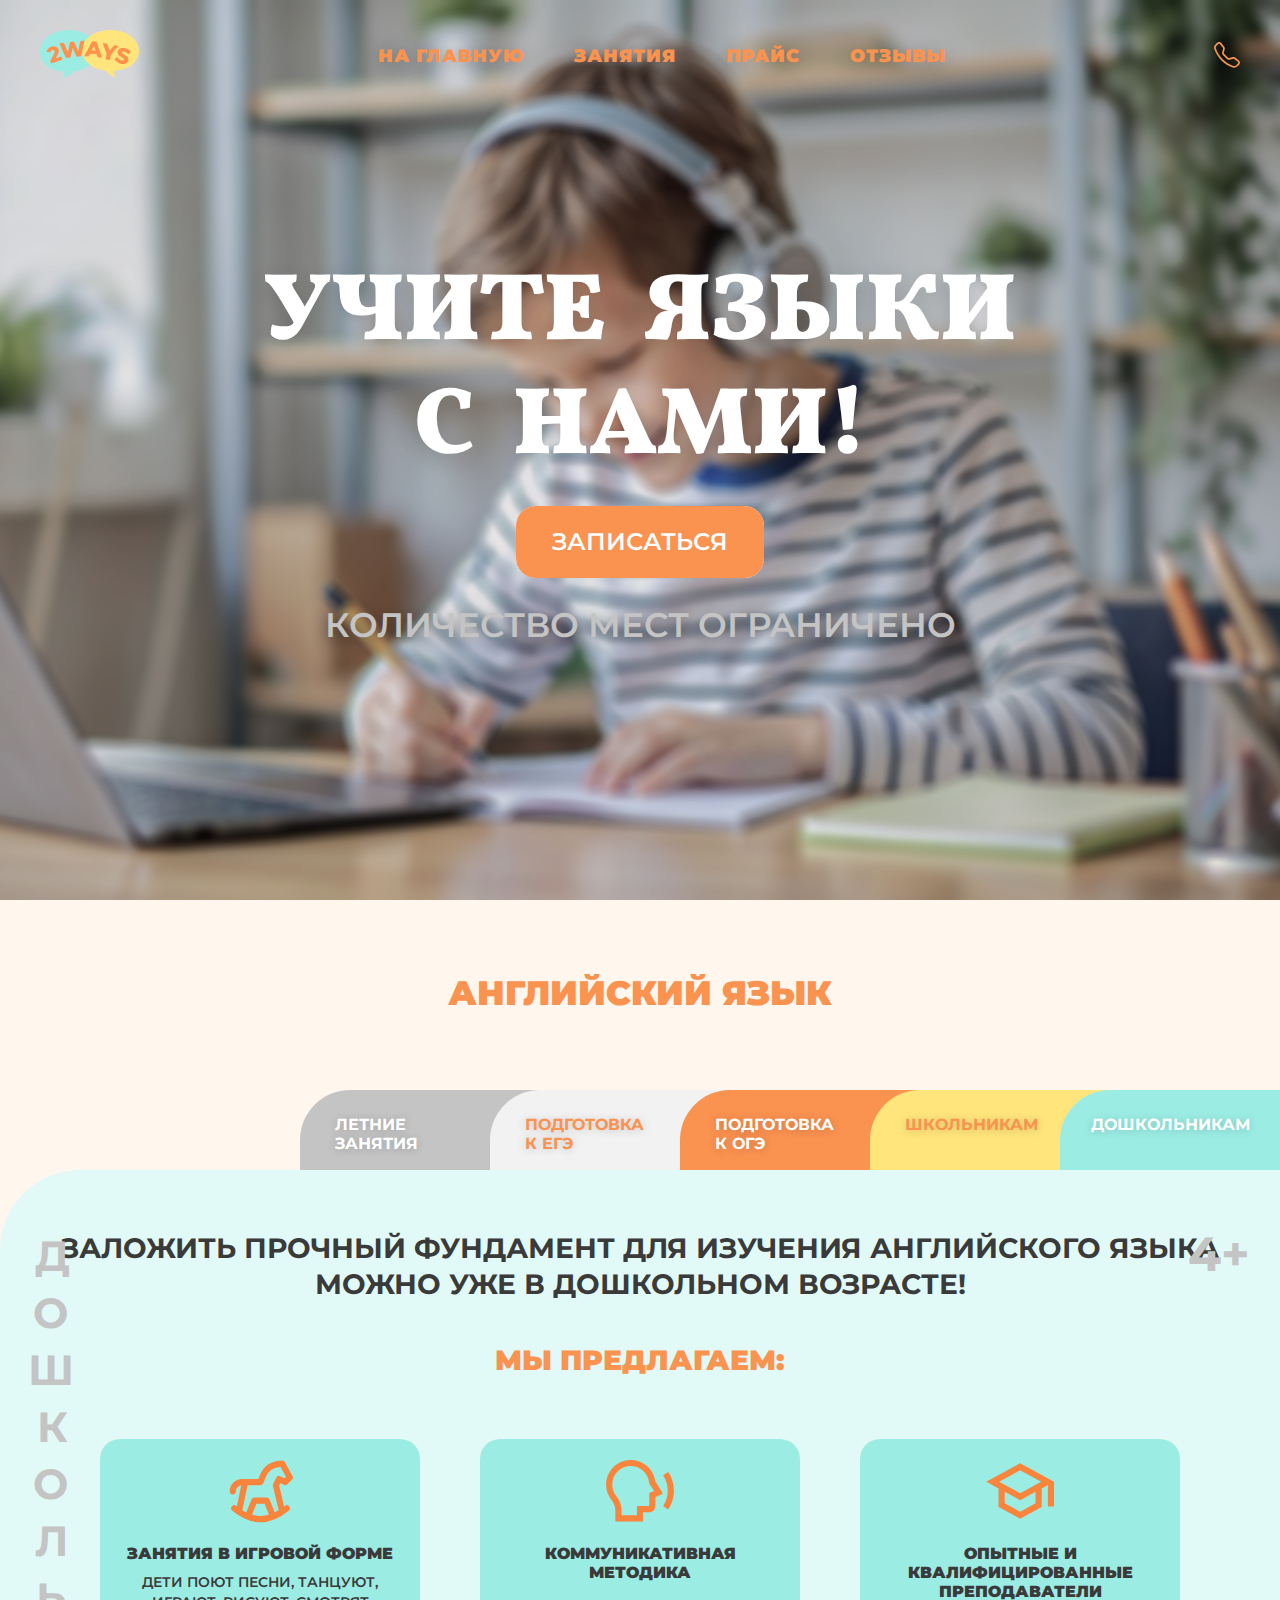
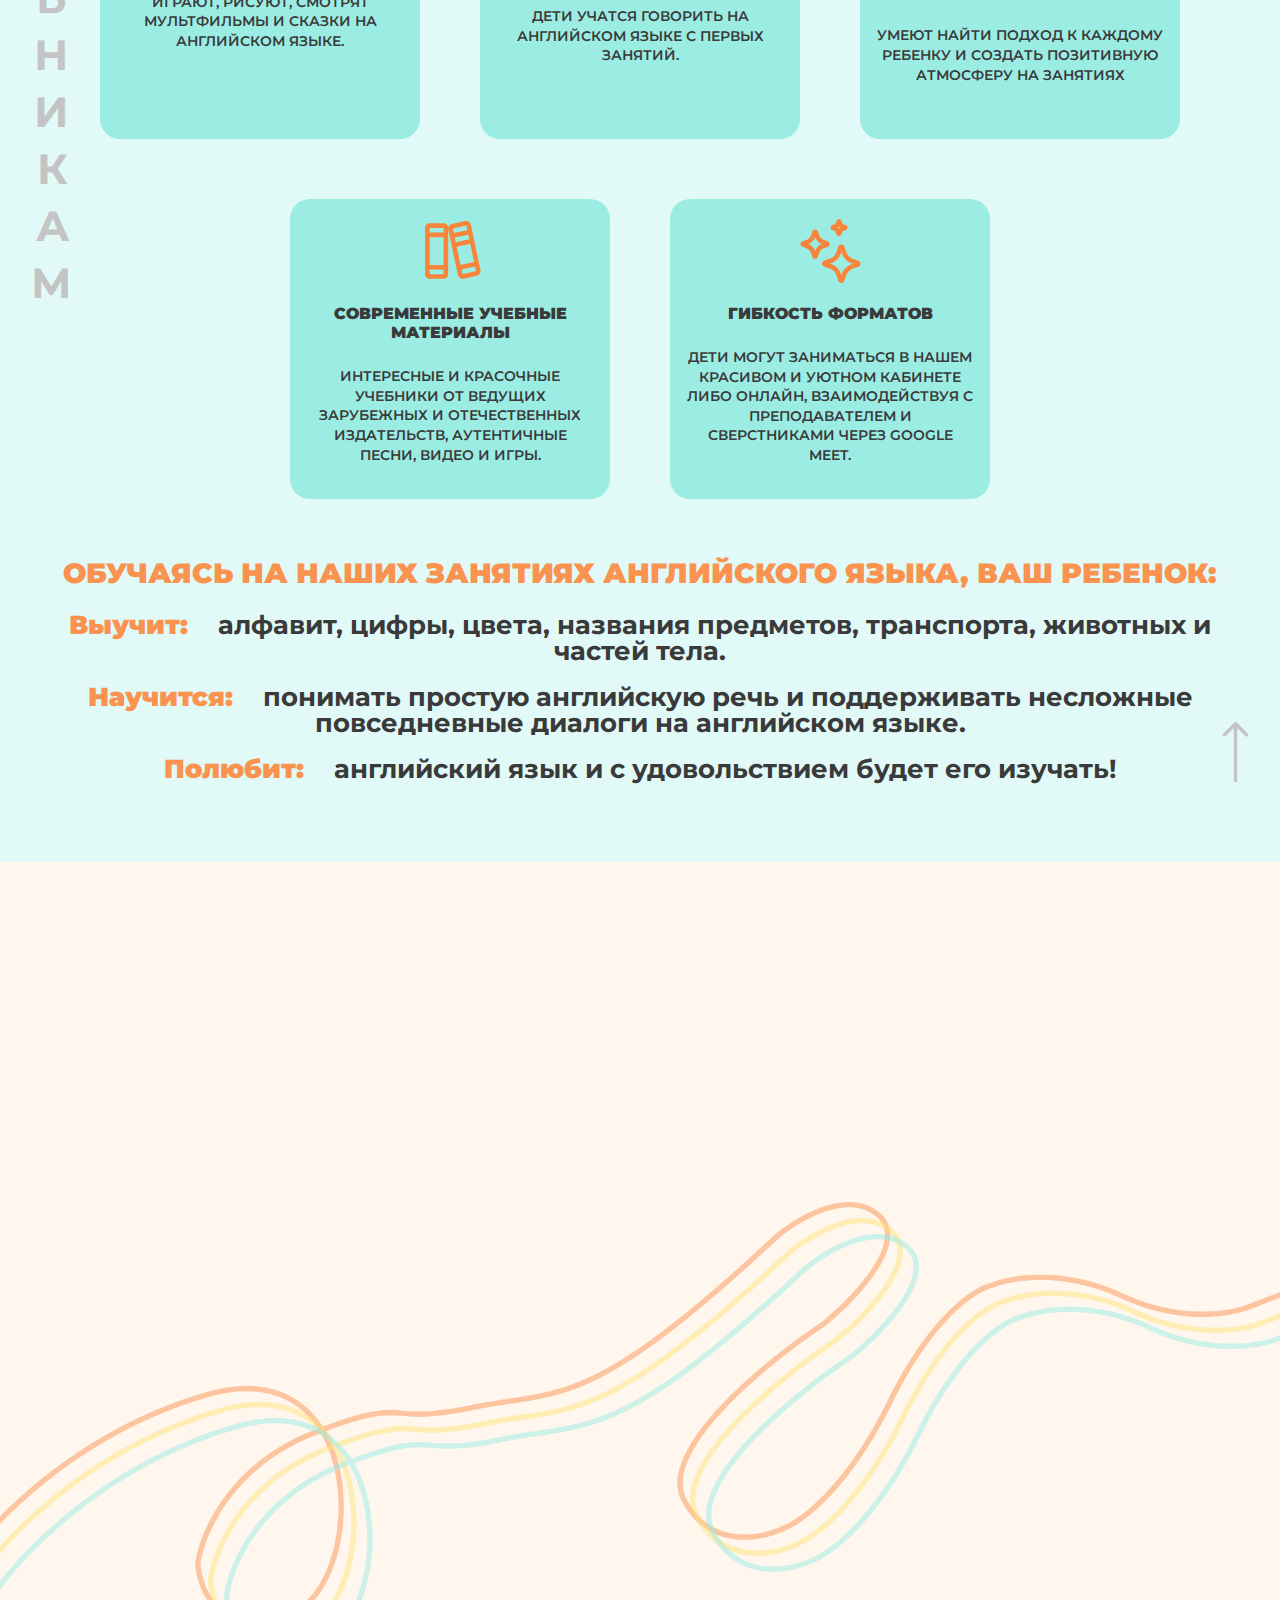
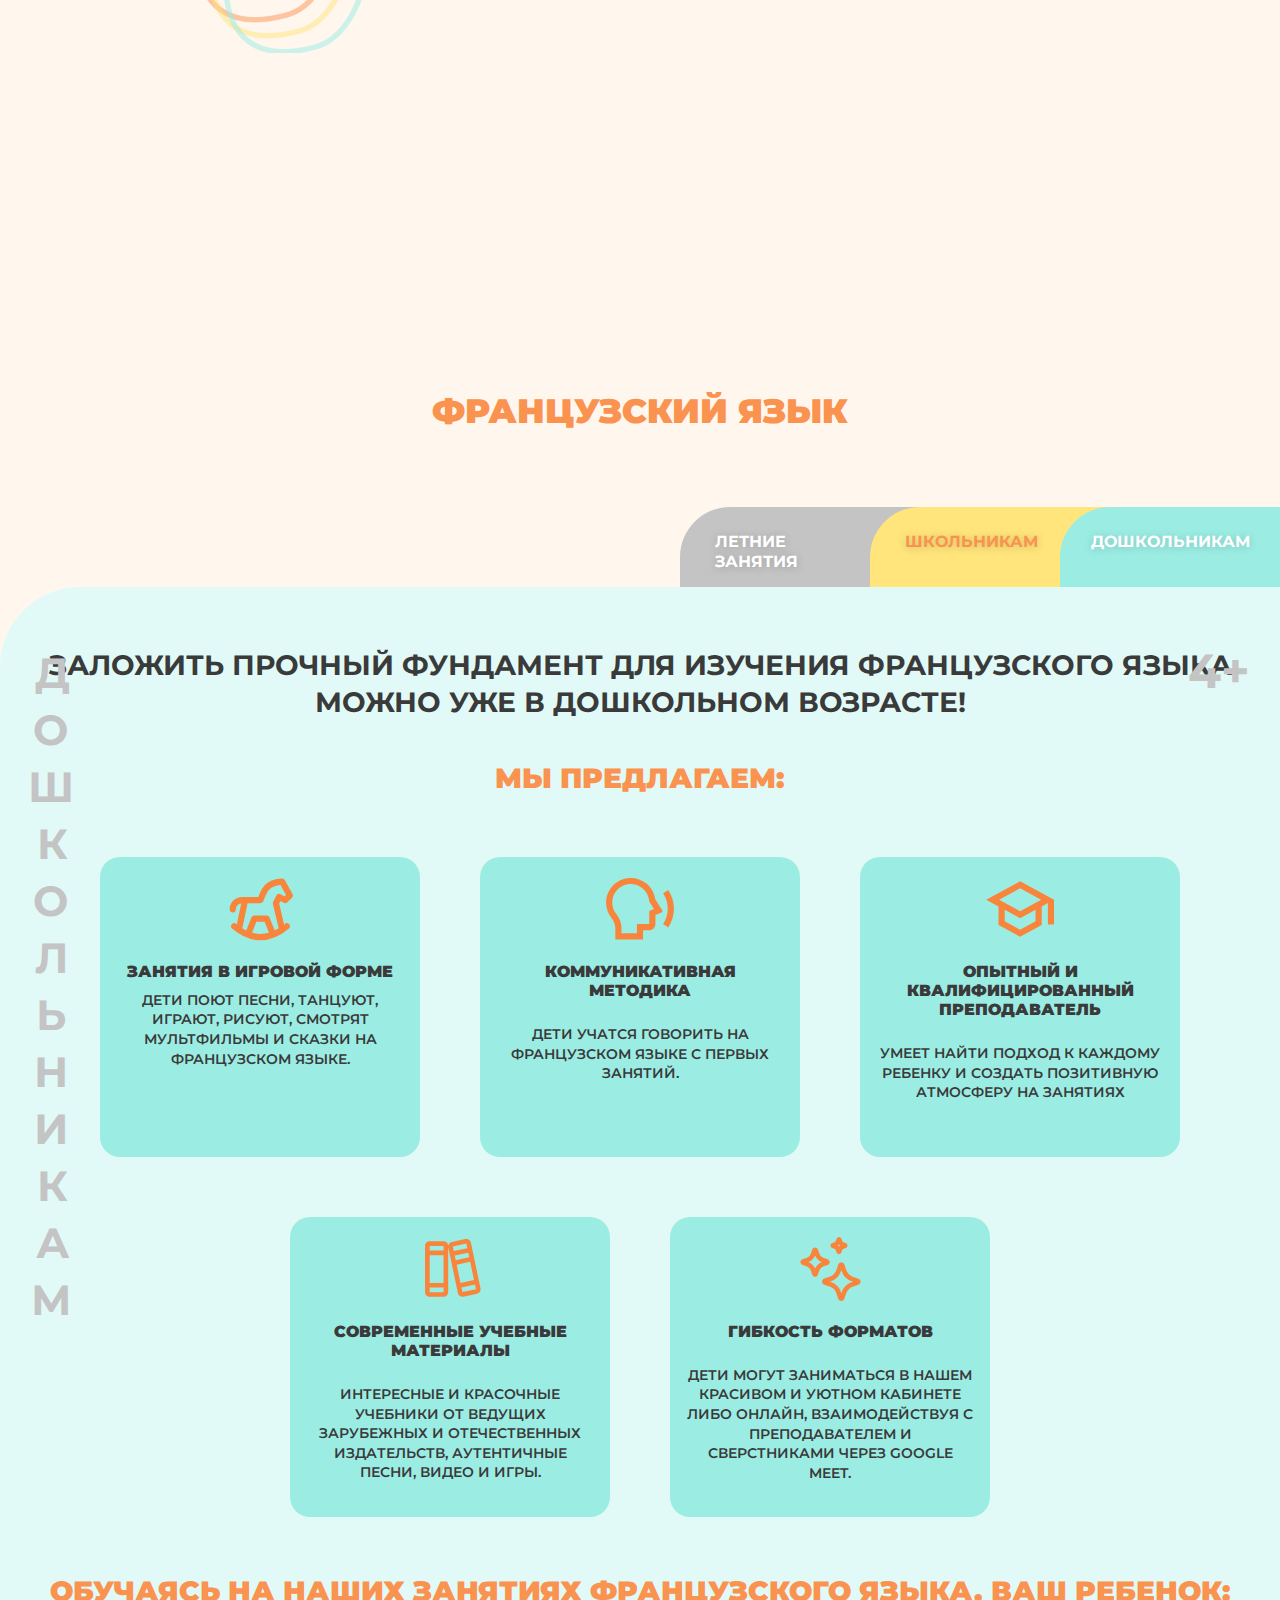
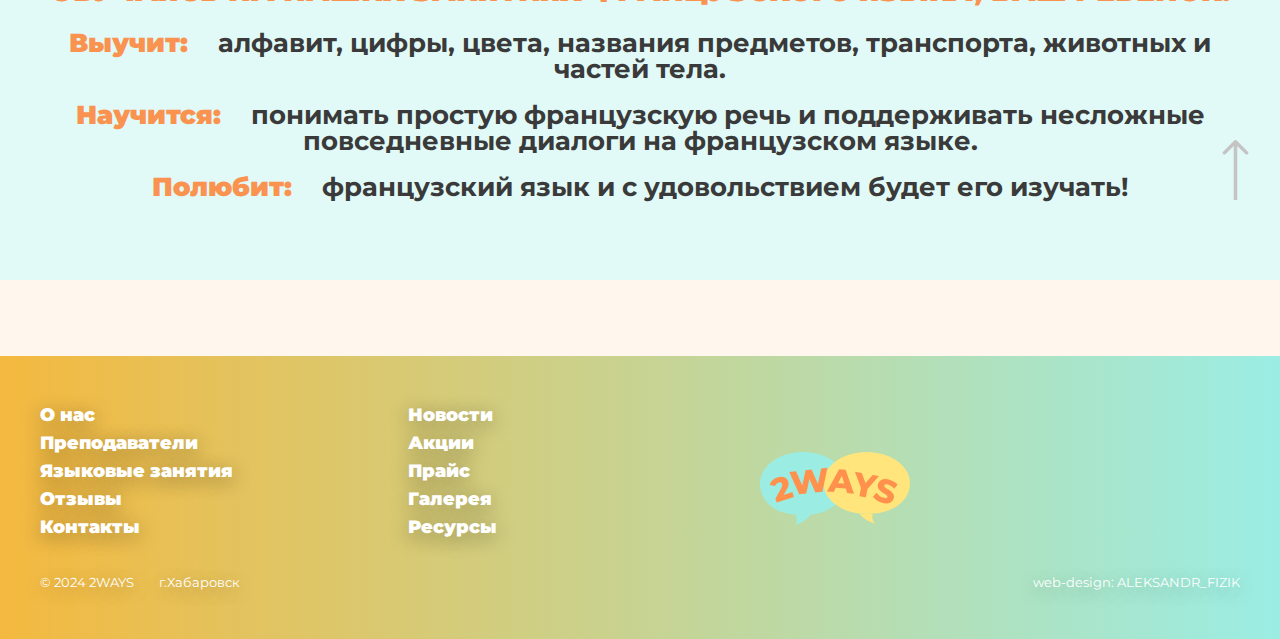
==== classes.html @ e93755f1 "Add files via upload" ====
<!DOCTYPE html>
<html lang="ru">
  <head>
    <meta charset="UTF-8" />
    <meta name="viewport" content="width=device-width, initial-scale=1.0" />
    <meta
      name="description"
      content="репетиторство, английский язык, языковая школа, французский язык, подготовка ЕГЭ, подготовка ОГЭ"
    />
    <link rel="preconnect" href="https://fonts.googleapis.com" />
    <link rel="preconnect" href="https://fonts.gstatic.com" crossorigin />
    <link
      href="https://fonts.googleapis.com/css2?family=Montserrat:ital,wght@0,100..900;1,100..900&family=Open+Sans:ital,wght@0,300..800;1,300..800&family=Vollkorn:ital,wght@0,400..900;1,400..900&display=swap"
      rel="stylesheet"
    />
    <link rel="icon" href="favicon.png" type="image/png" />
    <link rel="apple-touch-icon" href="images/apple-touch-icon.png" />
    <link rel="stylesheet" href="css/reset.css" />
    <link rel="stylesheet" href="css/swiper-bundle.min.css" />
    <link rel="stylesheet" href="css/graph-modal.min.css" />
    <link rel="stylesheet" href="css/animate.min.css" />
    <link rel="stylesheet" href="css/index.css" />
    <title>2ways-языковые занятия</title>
  </head>
  <body>
    <header class="header">
      <div class="container wrapper__menu">
        <a href="index.html" class="logo">
          <img src="images/logo-svg.svg" alt="logo" class="logo-img" />
        </a>
        <div class="menu-icon">
          <span></span>
          <span></span>
          <span></span>
        </div>

        <nav class="menu classes-menu">
          <ul class="menu__list">
            <li class="menu__list-item">
              <a href="index.html" class="menu__list-link">На главную</a>
            </li>
            <li class="menu__list-item">
              <a href="#courses" class="menu__list-link">Занятия</a>
              <ul class="submenu">
                <li class="menu__list-item">
                  <a href="#english__tab" class="menu__list-link">английский язык</a>
                </li>
                <li class="menu__list-item">
                  <a href="#france__tab" class="menu__list-link">французский язык</a>
                </li>
              </ul>
            </li>

            <li class="menu__list-item">
              <a href="#" class="menu__list-link">Прайс</a>
            </li>

            <li class="menu__list-item">
              <a href="#" class="menu__list-link">Отзывы</a>
            </li>

            <!-- <li class="menu__list-item">
						<a href="#" class="menu__list-link">Контакты</a>
					</li> -->
          </ul>
        </nav>
        <a href="tel:+79841794149" class="phone">
          <svg
            width="26"
            height="26"
            viewBox="0 0 26 26"
            fill="currentColor"
            xmlns="http://www.w3.org/2000/svg"
          >
            <path
              d="M5.93833 2.13683C5.8424 2.01466 5.72132 1.91411 5.58312 1.84183C5.44492 1.76956 5.29277 1.72722 5.13677 1.71764C4.98078 1.70805 4.8245 1.73143 4.67834 1.78623C4.53217 1.84104 4.39946 1.926 4.28901 2.03548L2.60881 3.70048C1.82396 4.47909 1.53472 5.58105 1.87758 6.54788C3.30061 10.5497 5.61544 14.1829 8.65037 17.1782C11.6759 20.1827 15.3459 22.4744 19.388 23.8832C20.3646 24.2227 21.4777 23.9363 22.2642 23.1593L23.9444 21.4959C24.055 21.3866 24.1408 21.2552 24.1962 21.1105C24.2515 20.9658 24.2751 20.8111 24.2654 20.6566C24.2558 20.5022 24.213 20.3516 24.14 20.2147C24.067 20.0779 23.9654 19.9581 23.842 19.8631L20.0933 16.9771C19.9614 16.8759 19.8081 16.8056 19.6448 16.7716C19.4816 16.7376 19.3126 16.7408 19.1508 16.7808L15.5922 17.6608C15.1171 17.7783 14.6195 17.7721 14.1476 17.6427C13.6758 17.5133 13.2458 17.2651 12.8996 16.9224L8.90874 12.9698C8.56225 12.6272 8.31129 12.2016 8.18029 11.7345C8.0493 11.2674 8.04274 10.7746 8.16126 10.3042L9.05173 6.78114C9.09221 6.62091 9.09539 6.45367 9.06105 6.29204C9.02671 6.13041 8.95574 5.97861 8.85349 5.8481L5.93833 2.13683ZM3.06217 0.82252C3.34653 0.540916 3.68815 0.322424 4.06434 0.181552C4.44053 0.0406793 4.8427 -0.0193498 5.24412 0.00545033C5.64555 0.0302505 6.03705 0.139313 6.39263 0.325394C6.74822 0.511476 7.05975 0.77032 7.30654 1.08474L10.2217 4.7944C10.7563 5.47488 10.9448 6.36127 10.7336 7.1978L9.84471 10.7208C9.79875 10.9033 9.80123 11.0945 9.85191 11.2757C9.90259 11.4569 9.99975 11.6221 10.1339 11.7552L14.1264 15.7078C14.2611 15.8409 14.4282 15.9373 14.6116 15.9875C14.795 16.0376 14.9884 16.04 15.1729 15.9942L18.7299 15.1142C19.1469 15.011 19.5821 15.003 20.0027 15.0908C20.4233 15.1786 20.8182 15.3598 21.1576 15.6209L24.9047 18.507C26.2518 19.5446 26.3753 21.5152 25.1696 22.7073L23.4894 24.3707C22.2869 25.5611 20.4897 26.0839 18.8144 25.5C14.5265 24.0063 10.6333 21.5761 7.42353 18.3895C4.20498 15.2124 1.7502 11.3586 0.241258 7.11414C-0.346974 5.45718 0.181135 3.67635 1.3836 2.48592L3.06379 0.82252H3.06217Z"
            />
          </svg>
        </a>
      </div>
    </header>
    <main>
      <section class="classes-hero">
        <div class="container classes-hero-container">
          <h1 class="classes-hero__title ">Учите языки<br />с нами!</h1>

          <a
            href="https://forms.gle/4h4e4AvpJg4Pk9JZ9"
            class="btn classes-hero__btn animate__animated animate__fadeInUp animate__delay-1s animate__slow"
            ><span>записаться</span></a
          >
          <div class="h3 submit__text animate__animated wow animate__rotateInUpLeft  animate__delay-2s animate__slow ">количество мест ограничено</div>
        </div>
      </section>
      <section class="classes-english">
        <h3 class="classes-english__title h3" id="english__tab">
          АНГЛИЙСКИЙ ЯЗЫК
        </h3>

        <!-- табы -->

        <div class="classes-english__tab" id="english__tab">
          <div class="classes-english__tab-content">
            <ul class="classes-english__tab-nav">
              <li
                tabindex="0"
                data-tab="classes-english__tab-1"
                class="classes-english__tab-link"
                href=""
              >
                дошкольникам
              </li>
              <li
                tabindex="0"
                data-tab="classes-english__tab-2"
                class="classes-english__tab-link"
                href=" "
              >
                школьникам
              </li>
              <li
                tabindex="0"
                data-tab="classes-english__tab-3"
                class="classes-english__tab-link"
                href=""
              >
                подготовка <br />
                к ОГЭ
              </li>
              <li
                tabindex="0"
                data-tab="classes-english__tab-4"
                class="classes-english__tab-link"
                href=""
              >
                подготовка <br />
                к ЕГЭ
              </li>
              <li
                tabindex="0"
                data-tab="classes-english__tab-5"
                class="classes-english__tab-link"
                href=""
              >
                летние <br />занятия
              </li>
            </ul>
            <div
              class="classes-english__tab-box hidden"
              id="classes-english__tab-1"
            >
              <p class="classes-english__tab-vertical">дошкольникам</p>
              <p class="classes-english__tab-age">4+</p>
              <a href="#english__tab" class="classes-english__tab-arrow"></a>

              <p class="classes-english__tab-subtitle h4">
                Заложить прочный фундамент для изучения английского языка можно
                уже в дошкольном возрасте!
              </p>
              <h4 class="classes-english__tab-title h4">мы предлагаем:</h4>
              <div class="classes-english__flex">
                <div class="classes-english__flex_card">
                  <div class="classes-english__flex_card-down1"></div>
                  <div class="classes-english__flex_card-down2"></div>
                  <div class="classes-english__flex_card-content">
                    <img
                      src="images/classes/tab/kid-1.svg"
                      alt=""
                      class="classes-english__flex_img"
                    />
                    <div class="classes-english__flex_card-blok">
                      <p class="classes-english__flex_card-title">
                        Занятия в игровой форме
                      </p>
                      <p class="classes-english__flex_card-text">
                        дети поют песни, танцуют, играют, рисуют, смотрят
                        мультфильмы и сказки на английском языке.
                      </p>
                    </div>
                  </div>
                </div>
                <div class="classes-english__flex_card">
                  <div class="classes-english__flex_card-down1"></div>
                  <div class="classes-english__flex_card-down2"></div>
                  <div class="classes-english__flex_card-content">
                    <img
                      src="images/classes/tab/kid-2.svg"
                      alt=""
                      class="classes-english__flex_img"
                    />
                    <p class="classes-english__flex_card-title">
                      Коммуникативная методика
                    </p>
                    <p class="classes-english__flex_card-text">
                      дети учатся говорить на английском языке с первых занятий.
                    </p>
                  </div>
                </div>
                <div class="classes-english__flex_card">
                  <div class="classes-english__flex_card-down1"></div>
                  <div class="classes-english__flex_card-down2"></div>
                  <div class="classes-english__flex_card-content">
                    <img
                      src="images/classes/tab/kid-3.svg"
                      alt=""
                      class="classes-english__flex_img"
                    />
                    <p class="classes-english__flex_card-title">
                      Опытные и квалифицированные преподаватели
                    </p>
                    <p class="classes-english__flex_card-text">
                      умеют найти подход к каждому ребенку и создать позитивную
                      атмосферу на занятиях
                    </p>
                  </div>
                </div>
                <div class="classes-english__flex_card">
                  <div class="classes-english__flex_card-down1"></div>
                  <div class="classes-english__flex_card-down2"></div>
                  <div class="classes-english__flex_card-content">
                    <img
                      src="images/classes/tab/kid-5.svg"
                      alt=""
                      class="classes-english__flex_img"
                    />
                    <p class="classes-english__flex_card-title">
                      Современные учебные материалы
                    </p>
                    <p class="classes-english__flex_card-text">
                      интересные и красочные учебники от ведущих зарубежных и
                      отечественных издательств, аутентичные песни, видео и
                      игры.
                    </p>
                  </div>
                </div>
                <div class="classes-english__flex_card">
                  <div class="classes-english__flex_card-down1"></div>
                  <div class="classes-english__flex_card-down2"></div>
                  <div class="classes-english__flex_card-content">
                    <img
                      src="images/classes/tab/kid-4.svg"
                      alt=""
                      class="classes-english__flex_img"
                    />
                    <p class="classes-english__flex_card-title">
                      Гибкость форматов
                    </p>
                    <p class="classes-english__flex_card-text">
                      дети могут заниматься в нашем красивом и уютном кабинете
                      либо онлайн, взаимодействуя с преподавателем и
                      сверстниками через Google Meet.
                    </p>
                  </div>
                </div>
              </div>
              <h4 class="classes-english__flex_tab-title h4">
                обучаясь на наших занятиях английского языка, ваш ребенок:
              </h4>
              <p class="classes-english__flex_tab-description">
                <span>Выучит:</span>алфавит, цифры, цвета, названия предметов,
                транспорта, животных и частей тела.
              </p>
              <p class="classes-english__flex_tab-description">
                <span>Научится:</span>понимать простую английскую речь и
                поддерживать несложные повседневные диалоги на английском языке.
              </p>
              <p class="classes-english__flex_tab-description">
                <span>Полюбит:</span>английский язык и с удовольствием будет его
                изучать!
              </p>
            </div>


            <div
              class="classes-english__tab-box hidden"
              id="classes-english__tab-2"
            >
              <p class="classes-english__tab-vertical">школьникам</p>
              <p class="classes-english__tab-age">7+</p>
              <a href="#english__tab" class="classes-english__tab-arrow"></a>

              <p class="classes-english__tab-subtitle h4">
                Английский язык - ключ к успешному будущему!
              </p>
              <h4 class="classes-english__tab-title h4">мы предлагаем:</h4>
              <div class="classes-english__flex">
                <div class="classes-english__flex_card">
                  <div class="classes-english__flex_card-down1 blue"></div>
                  <div class="classes-english__flex_card-down2"></div>
                  <div class="classes-english__flex_card-content yellow">
                    <img
                      src="images/classes/tab/kid-2.svg"
                      alt=""
                      class="classes-english__flex_img"
                    />
                    <p class="classes-english__flex_card-title">
                      Современные коммуникативные методики
                    </p>
                    <p class="classes-english__flex_card-text">
                      школьники учатся говорить на английском языке с первых
                      занятий.
                    </p>
                  </div>
                </div>

                <div class="classes-english__flex_card">
                  <div class="classes-english__flex_card-down1 blue"></div>
                  <div class="classes-english__flex_card-down2"></div>
                  <div class="classes-english__flex_card-content yellow">
                    <img
                      src="images/classes/tab/kid-3.svg"
                      alt=""
                      class="classes-english__flex_img"
                    />
                    <p class="classes-english__flex_card-title">
                      Опытные и квалифицированные преподаватели
                    </p>
                    <p class="classes-english__flex_card-text">
                      которые умеют найти подход к каждому ученику и сделать
                      занятия по английскому языку интересными и увлекательными.
                    </p>
                  </div>
                </div>

                <div class="classes-english__flex_card">
                  <div class="classes-english__flex_card-down1 blue"></div>
                  <div class="classes-english__flex_card-down2"></div>
                  <div class="classes-english__flex_card-content yellow">
                    <img
                      src="images/classes/tab/kid-5.svg"
                      alt=""
                      class="classes-english__flex_img"
                    />
                    <p class="classes-english__flex_card-title">
                      Современные учебные материалы
                    </p>
                    <p class="classes-english__flex_card-text">
                      ведущие зарубежные (Саmbridgе, Oxfоrd, Маcmillan и др) и
                      отечественные учебные пособия и дополнительные аутентичные
                      аудио и видеоматериалы.
                    </p>
                  </div>
                </div>

                <div class="classes-english__flex_card">
                  <div class="classes-english__flex_card-down1 blue"></div>
                  <div class="classes-english__flex_card-down2"></div>
                  <div class="classes-english__flex_card-content yellow">
                    <img
                      src="images/classes/tab/kid-6.svg"
                      alt=""
                      class="classes-english__flex_img"
                    />
                    <div class="classes-english__flex_card-blok">
                      <p class="classes-english__flex_card-title">
                        Творческий подход
                      </p>
                      <p class="classes-english__flex_card-text">
                        обучающиe игры, квесты и тематические мероприятия.
                      </p>
                    </div>
                  </div>
                </div>
              </div>
              <h4 class="classes-english__flex_tab-title h4">
                обучаясь на наших занятиях английского языка, ваш ребенок:
              </h4>
              <p class="classes-english__flex_tab-description">
                <span>Разовьёт:</span>навыки аудирования, чтения, письма и
                устной речи на английском языке.
              </p>
              <p class="classes-english__flex_tab-description">
                <span>Освоит:</span>шкoльную программу по английскому языку и
                даже выйдет зa eё пpеделы.
              </p>

              <p class="classes-english__flex_tab-description">
                <span>Научится:</span>грамотно общаться на английском языке на
                различные темы.
              </p>

              <p class="classes-english__flex_tab-description">
                <span>Откроет:</span>для себя новые возможности с английским
                языком!
              </p>
              <p class="classes-english__flex_tab-description">
                <span>Расширит:</span>свой кругозор и словарный запас.
              </p>
            </div>



            <div
              class="classes-english__tab-box hidden"
              id="classes-english__tab-3"
            >
            <p class="classes-english__tab-vertical">экзамены</p>
            <p class="classes-english__tab-age">12+</p>
            <a href="#english__tab" class="classes-english__tab-arrow"></a>

            <h4 class="classes-english__tab-title h4">Наши ученики cдaют ОГЭ по английскому языку на "ОТЛИЧНО"! Kак нaсчeт тoго, чтoбы стать одним из них?</h4>
            <p class="classes-english__tab-subtitle h4">
              Экзамен по английскому языку требует глубокой и ответственной подготовки с регулярной языковой практикой и грамотно выстроенной системой обучения. <br> Мы поможем, если вы прийдёте к нам! 

            <h4 class="classes-english__flex_tab-title h4">
              Ha занятиях по подготовке к ОГЭ в 2WAYS ученики:
            </h4>
            <p class="classes-english__flex_tab-description">
              <span>Знaкомятся</span>сo cтруктурой ОГЭ
            </p>
            <p class="classes-english__flex_tab-description">
              <span>Повышают</span>уровень владeния aнглийcким языком.
            </p>


            <p class="classes-english__flex_tab-description">
              <span>Читают</span>книги, смoтpят видeo и cлушaют музыку в оригиналe
            </p>


            <p class="classes-english__flex_tab-description">
              <span>Узнают</span>секpeты нaиболеe уcпешного выполнения заданий ОГЭ
            </p>
            <p class="classes-english__flex_tab-description">
              <span>Прeодoлeвaют</span>языковой бapьeр и начинают гoвoрить уверeннo
            </p>
            <p class="classes-english__flex_tab-description">
              <span>Изучают</span>английский язык с удовольствием через игровые методики в комфортной атмосфере!

            </p>
            </div>





            <div
              class="classes-english__tab-box hidden"
              id="classes-english__tab-4"
            >
              Lorem ipsum dolor sit amet consectetur adipisicing elit. Beatae
              commodi voluptas incidunt aliquid laborum a modi autem animi nihil
              corrupti. Vero molestias optio, ratione expedita libero quos ipsa!
              Id nostrum nihil harum, odit dolore voluptatum possimus debitis
              maiores voluptatem reiciendis alias exercitationem totam autem.
              Cum, eligendi nam!
            </div>
            <div
              class="classes-english__tab-box hidden"
              id="classes-english__tab-5"
            >
              Lorem ipsum dolor sit amet consectetur adipisicing elit. Beatae
              commodi voluptas incidunt aliquid laborum a modi autem animi nihil
              corrupti. Vero molestias optio, ratione expedita libero quos ipsa!
              Id nostrum nihil harum, odit dolore voluptatum possimus debitis
              maiores voluptatem reiciendis alias exercitationem totam autem.
              Cum, eligendi nam!
            </div>
          </div>
        </div>
      </section>
      <div class="submit">
        <div class="submit__img animate__animated  wow animate__flash animate__delay-1s"></div>
        <div class="submit__decor" ></div>
       
        <a
            href="https://forms.gle/4h4e4AvpJg4Pk9JZ9"
            class="btn hero__btn animate__animated wow submit-btn1 animate__fadeInLeftBig animate__delay-1s animate__slow"
            ><span>французский</span></a
          >
          <a
            href="https://forms.gle/4h4e4AvpJg4Pk9JZ9"
            class="btn hero__btn animate__animated wow submit-btn2 animate__fadeInRightBig animate__delay-2s animate__slow"
            ><span>английский</span></a
          >

      </div>





      <!-- ==================FRANCE============== -->
      <section class="classes-france">
        <h3 class="classes-france__title h3" id="france__tab">
          ФРАНЦУЗСКИЙ ЯЗЫК
        </h3>

        <!-- табы -->

        <div class="classes-france__tab" id="france__tab">
          <div class="classes-france__tab-content">
            <ul class="classes-france__tab-nav">
              <li
                tabindex="0"
                data-tab="classes-france__tab-1"
                class="classes-france__tab-link"
                href=""
              >
                дошкольникам
              </li>
              <li
                tabindex="0"
                data-tab="classes-france__tab-2"
                class="classes-france__tab-link"
                href=" "
              >
                школьникам
              </li>


              <li
                tabindex="0"
                data-tab="classes-france__tab-5"
                class="classes-france__tab-link"
                href=""
              >
                летние <br />занятия
              </li>
            </ul>
            <div
              class="classes-france__tab-box hidden"
              id="classes-france__tab-1"
            >
              <p class="classes-france__tab-vertical">дошкольникам</p>
              <p class="classes-france__tab-age">4+</p>
              <a href="#france__tab" class="classes-france__tab-arrow"></a>

              <p class="classes-france__tab-subtitle h4">
                Заложить прочный фундамент для изучения французского языка можно
                уже в дошкольном возрасте!
              </p>
              <h4 class="classes-france__tab-title h4">мы предлагаем:</h4>
              <div class="classes-france__flex">
                <div class="classes-france__flex_card">
                  <div class="classes-france__flex_card-down1"></div>
                  <div class="classes-france__flex_card-down2"></div>
                  <div class="classes-france__flex_card-content">
                    <img
                      src="images/classes/tab/kid-1.svg"
                      alt=""
                      class="classes-france__flex_img"
                    />
                    <div class="classes-france__flex_card-blok">
                      <p class="classes-france__flex_card-title">
                        Занятия в игровой форме
                      </p>
                      <p class="classes-france__flex_card-text">
                        дети поют песни, танцуют, играют, рисуют, смотрят
                        мультфильмы и сказки на французском языке.
                      </p>
                    </div>
                  </div>
                </div>
                <div class="classes-france__flex_card">
                  <div class="classes-france__flex_card-down1"></div>
                  <div class="classes-france__flex_card-down2"></div>
                  <div class="classes-france__flex_card-content">
                    <img
                      src="images/classes/tab/kid-2.svg"
                      alt=""
                      class="classes-france__flex_img"
                    />
                    <p class="classes-france__flex_card-title">
                      Коммуникативная методика
                    </p>
                    <p class="classes-france__flex_card-text">
                      дети учатся говорить на французском языке с первых занятий.
                    </p>
                  </div>
                </div>
                <div class="classes-france__flex_card">
                  <div class="classes-france__flex_card-down1"></div>
                  <div class="classes-france__flex_card-down2"></div>
                  <div class="classes-france__flex_card-content">
                    <img
                      src="images/classes/tab/kid-3.svg"
                      alt=""
                      class="classes-france__flex_img"
                    />
                    <p class="classes-france__flex_card-title">
                      Опытный и квалифицированный преподаватель
                    </p>
                    <p class="classes-france__flex_card-text">
                      умеет найти подход к каждому ребенку и создать позитивную
                      атмосферу на занятиях
                    </p>
                  </div>
                </div>
                <div class="classes-france__flex_card">
                  <div class="classes-france__flex_card-down1"></div>
                  <div class="classes-france__flex_card-down2"></div>
                  <div class="classes-france__flex_card-content">
                    <img
                      src="images/classes/tab/kid-5.svg"
                      alt=""
                      class="classes-france__flex_img"
                    />
                    <p class="classes-france__flex_card-title">
                      Современные учебные материалы
                    </p>
                    <p class="classes-france__flex_card-text">
                      интересные и красочные учебники от ведущих зарубежных и
                      отечественных издательств, аутентичные песни, видео и
                      игры.
                    </p>
                  </div>
                </div>
                <div class="classes-france__flex_card">
                  <div class="classes-france__flex_card-down1"></div>
                  <div class="classes-france__flex_card-down2"></div>
                  <div class="classes-france__flex_card-content">
                    <img
                      src="images/classes/tab/kid-4.svg"
                      alt=""
                      class="classes-france__flex_img"
                    />
                    <p class="classes-france__flex_card-title">
                      Гибкость форматов
                    </p>
                    <p class="classes-france__flex_card-text">
                      дети могут заниматься в нашем красивом и уютном кабинете
                      либо онлайн, взаимодействуя с преподавателем и
                      сверстниками через Google Meet.
                    </p>
                  </div>
                </div>
              </div>
              <h4 class="classes-france__flex_tab-title h4">
                обучаясь на наших занятиях французского языка, ваш ребенок:
              </h4>
              <p class="classes-france__flex_tab-description">
                <span>Выучит:</span>алфавит, цифры, цвета, названия предметов,
                транспорта, животных и частей тела.
              </p>
              <p class="classes-france__flex_tab-description">
                <span>Научится:</span>понимать простую французскую  речь и
                поддерживать несложные повседневные диалоги на французском языке.
              </p>
              <p class="classes-france__flex_tab-description">
                <span>Полюбит:</span>французский язык и с удовольствием будет его
                изучать!
              </p>
            </div>


            <div
              class="classes-france__tab-box hidden"
              id="classes-france__tab-2"
            >
              <p class="classes-france__tab-vertical">школьникам</p>
              <p class="classes-france__tab-age">7+</p>
              <a href="#france__tab" class="classes-france__tab-arrow"></a>

              <p class="classes-france__tab-subtitle h4">
                французский язык - ключ к успешному будущему!
              </p>
              <h4 class="classes-france__tab-title h4">мы предлагаем:</h4>
              <div class="classes-france__flex">
                <div class="classes-france__flex_card">
                  <div class="classes-france__flex_card-down1 blue"></div>
                  <div class="classes-france__flex_card-down2"></div>
                  <div class="classes-france__flex_card-content yellow">
                    <img
                      src="images/classes/tab/kid-2.svg"
                      alt=""
                      class="classes-france__flex_img"
                    />
                    <p class="classes-france__flex_card-title">
                      Современные коммуникативные методики
                    </p>
                    <p class="classes-france__flex_card-text">
                      школьники учатся говорить на французском языке с первых
                      занятий.
                    </p>
                  </div>
                </div>

                <div class="classes-france__flex_card">
                  <div class="classes-france__flex_card-down1 blue"></div>
                  <div class="classes-france__flex_card-down2"></div>
                  <div class="classes-france__flex_card-content yellow">
                    <img
                      src="images/classes/tab/kid-3.svg"
                      alt=""
                      class="classes-france__flex_img"
                    />
                    <p class="classes-france__flex_card-title">
                      Опытные и квалифицированные преподаватели
                    </p>
                    <p class="classes-france__flex_card-text">
                      которые умеют найти подход к каждому ученику и сделать
                      занятия по французскому языку интересными и увлекательными.
                    </p>
                  </div>
                </div>

                <div class="classes-france__flex_card">
                  <div class="classes-france__flex_card-down1 blue"></div>
                  <div class="classes-france__flex_card-down2"></div>
                  <div class="classes-france__flex_card-content yellow">
                    <img
                      src="images/classes/tab/kid-5.svg"
                      alt=""
                      class="classes-france__flex_img"
                    />
                    <p class="classes-france__flex_card-title">
                      Современные учебные материалы
                    </p>
                    <p class="classes-france__flex_card-text">
                      ведущие зарубежные и
                      отечественные учебные пособия и дополнительные аутентичные
                      аудио и видеоматериалы.
                    </p>
                  </div>
                </div>

                <div class="classes-france__flex_card">
                  <div class="classes-france__flex_card-down1 blue"></div>
                  <div class="classes-france__flex_card-down2"></div>
                  <div class="classes-france__flex_card-content yellow">
                    <img
                      src="images/classes/tab/kid-6.svg"
                      alt=""
                      class="classes-france__flex_img"
                    />
                    <div class="classes-france__flex_card-blok">
                      <p class="classes-france__flex_card-title">
                        Творческий подход
                      </p>
                      <p class="classes-france__flex_card-text">
                        обучающиe игры, квесты и тематические мероприятия.
                      </p>
                    </div>
                  </div>
                </div>
              </div>
              <h4 class="classes-france__flex_tab-title h4">
                обучаясь на наших занятиях французского языка, ваш ребенок:
              </h4>
              <p class="classes-france__flex_tab-description">
                <span>Разовьёт:</span>навыки аудирования, чтения, письма и
                устной речи на французском языке.
              </p>
              <p class="classes-france__flex_tab-description">
                <span>Освоит:</span>шкoльную программу по французскому языку и
                даже выйдет зa eё пpеделы.
              </p>

              <p class="classes-france__flex_tab-description">
                <span>Научится:</span>грамотно общаться на французском языке на
                различные темы.
              </p>

              <p class="classes-france__flex_tab-description">
                <span>Откроет:</span>для себя новые возможности с французским
                языком!
              </p>
              <p class="classes-france__flex_tab-description">
                <span>Расширит:</span>свой кругозор и словарный запас.
              </p>
            </div>


            <div
              class="classes-france__tab-box hidden"
              id="classes-france__tab-5"
            >
              Lorem ipsum dolor sit amet consectetur adipisicing elit. Beatae
              commodi voluptas incidunt aliquid laborum a modi autem animi nihil
              corrupti. Vero molestias optio, ratione expedita libero quos ipsa!
              Id nostrum nihil harum, odit dolore voluptatum possimus debitis
              maiores voluptatem reiciendis alias exercitationem totam autem.
              Cum, eligendi nam!
            </div>
          </div>
        </div>
      </section>
    </main>
    <footer class="footer">
      <div class="container footer__container">
        <div class="footer__top">
          <nav class="footer__nav">
            <ul class="footer-menu">
              <li class="footer-menu__item">
                <a href="#about" class="footer-menu__link">О нас</a>
              </li>
              <li class="footer-menu__item">
                <a href="#teachers" class="footer-menu__link">Преподаватели</a>
              </li>
              <li class="footer-menu__item">
                <a href="#english__tab" class="footer-menu__link"
                  >Языковые занятия</a
                >
              </li>
              <li class="footer-menu__item">
                <a href="#reviews" class="footer-menu__link">Отзывы</a>
              </li>

              <li class="footer-menu__item">
                <a href="#contacts" class="footer-menu__link">Контакты</a>
              </li>
            </ul>
            <ul class="footer-menu">
              <li class="footer-menu__item">
                <a href="news.html" class="footer-menu__link">Новости</a>
              </li>
              <li class="footer-menu__item">
                <a href="news.html" class="footer-menu__link">Акции</a>
              </li>
              <li class="footer-menu__item">
                <a href="news.html" class="footer-menu__link">Прайс</a>
              </li>
              <li class="footer-menu__item">
                <a href="news.html" class="footer-menu__link">Галерея</a>
              </li>
              <li class="footer-menu__item">
                <a href="news.html" class="footer-menu__link">Ресурсы</a>
              </li>
            </ul>
          </nav>
          <a href="index.html" class="footer__logo"
            ><img src="images/logo-footer.svg" alt="" class="footer__logo-img"
          /></a>
        </div>
        <div class="footer__bottom">
          <p>© 2024 2WAYS<span>г.Хабаровск </span></p>
          <!-- <p></p> -->
          <a href="#">web-design: ALEKSANDR_FIZIK</a>
        </div>
      </div>
    </footer>
    <script src="js/swiper-bundle.min.js"></script>
    <script src="js/graph-modal.min.js"></script>

    <script src="js/wow.min.js"></script>
    <script src="js/main.js"></script>
  </body>
</html>
---- css/graph-modal.min.css ----
html{box-sizing:border-box}*,:after,:before{box-sizing:inherit}.disable-scroll{position:relative;overflow:hidden;height:100vh;position:fixed;left:0;top:0;width:100%}.graph-modal{--transition-time:0.3s;position:fixed;inset:0;z-index:1000;display:flex;padding:30px 0;background-color:rgba(0,0,0,.7);cursor:pointer;overflow-y:auto;overflow-x:hidden;opacity:0;visibility:hidden;transition:opacity var(--transition-time),visibility var(--transition-time)}.graph-modal__container{position:relative;width:1000px;margin:auto;display:block;background-color:#fff;border-radius:10px;padding:20px;cursor:default;display:none}@media (max-width:1024px){.graph-modal__container{width:90%}}.graph-modal__close{position:absolute;right:10px;top:10px;border:none;padding:0;width:20px;height:20px;background-color:transparent;background-image:url("data:image/svg+xml;charset=utf-8,%3Csvg xmlns='http://www.w3.org/2000/svg' viewBox='0 0 512.001 512.001'%3E%3Cpath d='M284.286 256.002L506.143 34.144c7.811-7.811 7.811-20.475 0-28.285-7.811-7.81-20.475-7.811-28.285 0L256 227.717 34.143 5.859c-7.811-7.811-20.475-7.811-28.285 0-7.81 7.811-7.811 20.475 0 28.285l221.857 221.857L5.858 477.859c-7.811 7.811-7.811 20.475 0 28.285a19.938 19.938 0 0014.143 5.857 19.94 19.94 0 0014.143-5.857L256 284.287l221.857 221.857c3.905 3.905 9.024 5.857 14.143 5.857s10.237-1.952 14.143-5.857c7.811-7.811 7.811-20.475 0-28.285L284.286 256.002z'/%3E%3C/svg%3E");cursor:pointer}.graph-modal.is-open{opacity:1;visibility:visible;transition:opacity var(--transition-time),visibility var(--transition-time)}.graph-modal__container.graph-modal-open{display:block}.fade{opacity:0}.fade,.fade.animate-open{transition:opacity var(--transition-time)}.fade.animate-open{opacity:1}.fadeInUp{opacity:0;transform:translateY(-100px)}.fadeInUp,.fadeInUp.animate-open{transition:transform var(--transition-time),opacity var(--transition-time)}.fadeInUp.animate-open{opacity:1;transform:translateY(0)}
---- css/index.css ----
@import url(./general.css);
@import url(./header.css);
@import url(./home.css);
@import url(./news.css);
@import url(./classes.css);
@import url(./footer.css);/*# sourceMappingURL=index.css.map */
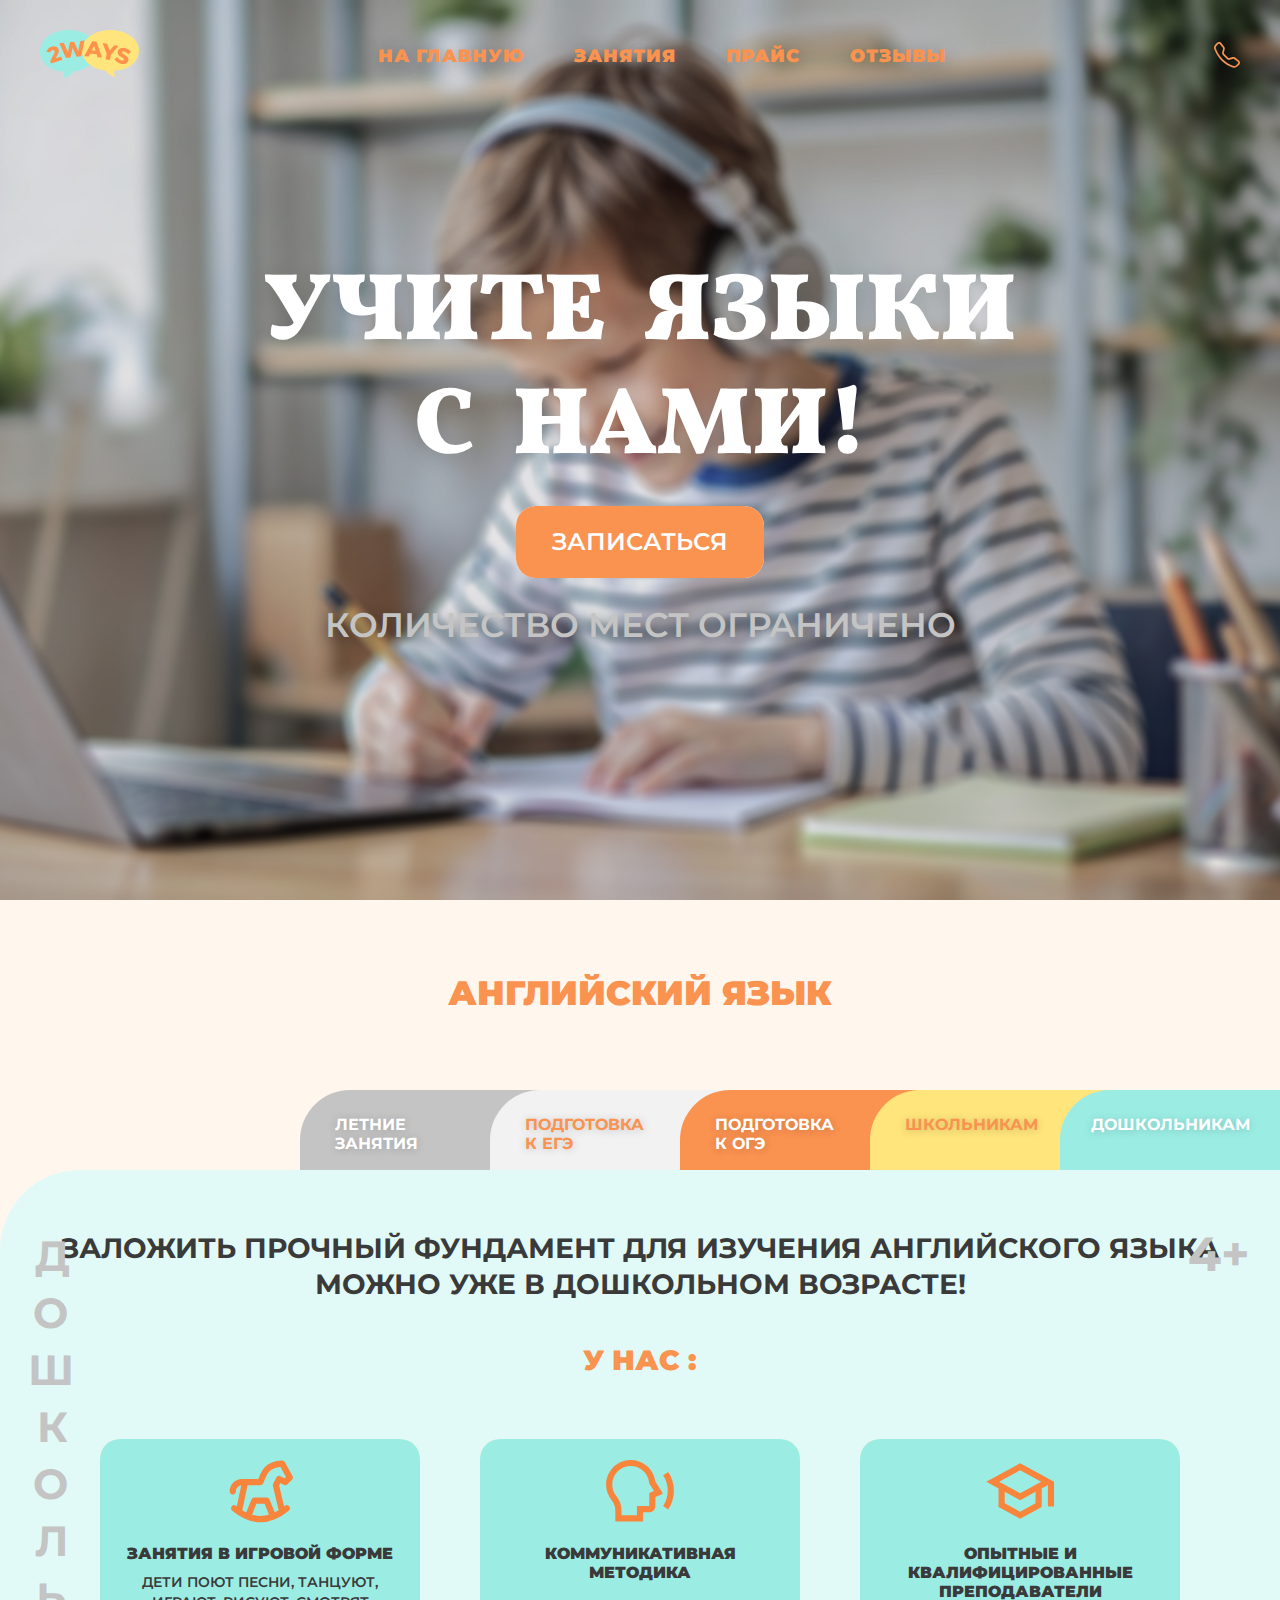
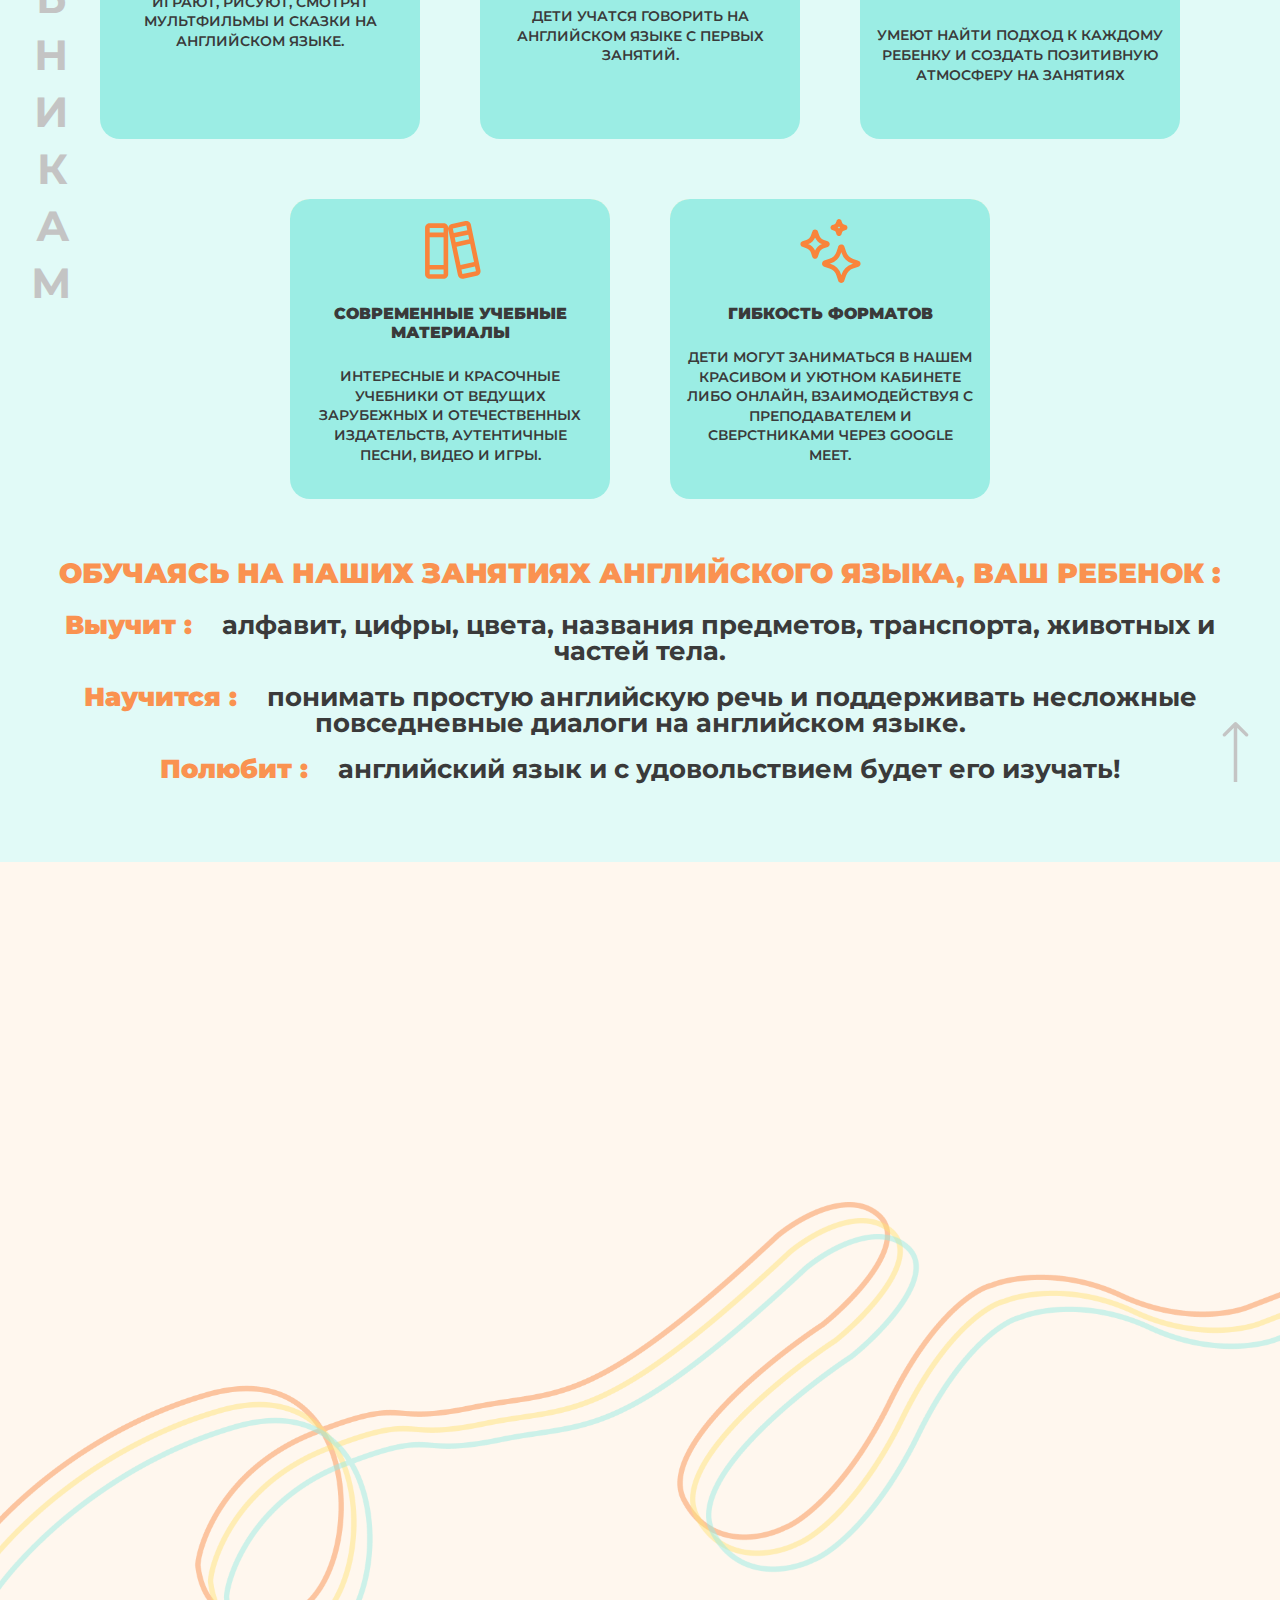
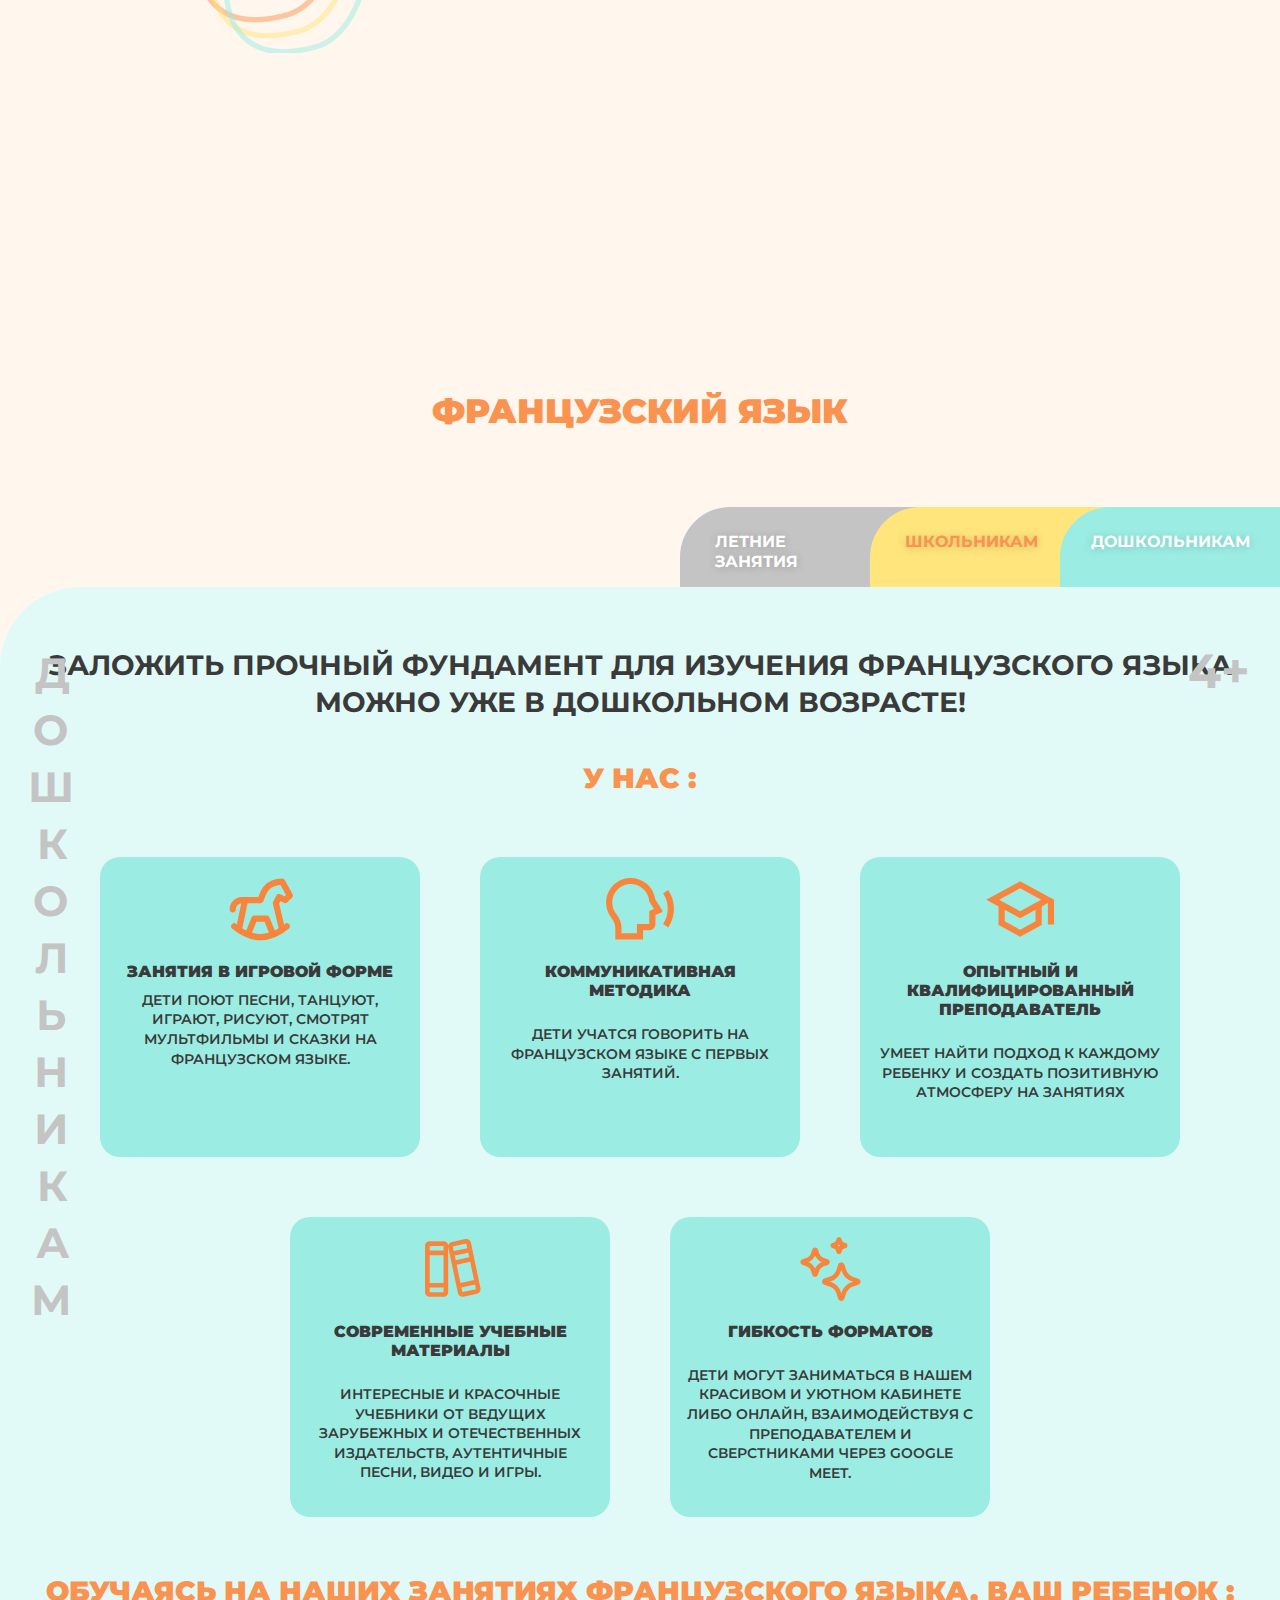
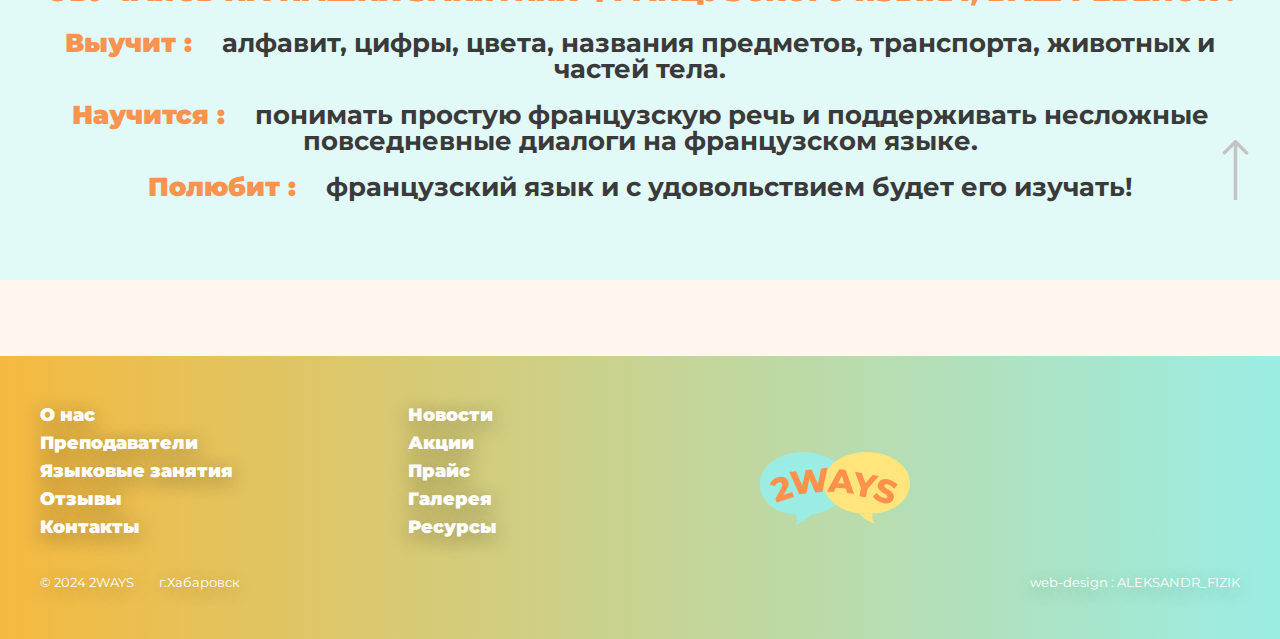
==== commit 26db0ed0: "Add files via upload" ====
--- a/classes.html
+++ b/classes.html
@@ -157,7 +157,7 @@
                 Заложить прочный фундамент для изучения английского языка можно
                 уже в дошкольном возрасте!
               </p>
-              <h4 class="classes-english__tab-title h4">мы предлагаем:</h4>
+              <h4 class="classes-english__tab-title h4">У НАС :</h4>
               <div class="classes-english__flex">
                 <div class="classes-english__flex_card">
                   <div class="classes-english__flex_card-down1"></div>
@@ -254,18 +254,18 @@
                 </div>
               </div>
               <h4 class="classes-english__flex_tab-title h4">
-                обучаясь на наших занятиях английского языка, ваш ребенок:
+                обучаясь на наших занятиях английского языка, ваш ребенок :
               </h4>
               <p class="classes-english__flex_tab-description">
-                <span>Выучит:</span>алфавит, цифры, цвета, названия предметов,
+                <span>Выучит :</span>алфавит, цифры, цвета, названия предметов,
                 транспорта, животных и частей тела.
               </p>
               <p class="classes-english__flex_tab-description">
-                <span>Научится:</span>понимать простую английскую речь и
+                <span>Научится :</span>понимать простую английскую речь и
                 поддерживать несложные повседневные диалоги на английском языке.
               </p>
               <p class="classes-english__flex_tab-description">
-                <span>Полюбит:</span>английский язык и с удовольствием будет его
+                <span>Полюбит :</span>английский язык и с удовольствием будет его
                 изучать!
               </p>
             </div>
@@ -282,7 +282,7 @@
               <p class="classes-english__tab-subtitle h4">
                 Английский язык - ключ к успешному будущему!
               </p>
-              <h4 class="classes-english__tab-title h4">мы предлагаем:</h4>
+              <h4 class="classes-english__tab-title h4">У НАС :</h4>
               <div class="classes-english__flex">
                 <div class="classes-english__flex_card">
                   <div class="classes-english__flex_card-down1 blue"></div>
@@ -363,28 +363,28 @@
                 </div>
               </div>
               <h4 class="classes-english__flex_tab-title h4">
-                обучаясь на наших занятиях английского языка, ваш ребенок:
+                обучаясь на наших занятиях английского языка, ваш ребенок :
               </h4>
               <p class="classes-english__flex_tab-description">
-                <span>Разовьёт:</span>навыки аудирования, чтения, письма и
+                <span>Разовьёт :</span>навыки аудирования, чтения, письма и
                 устной речи на английском языке.
               </p>
               <p class="classes-english__flex_tab-description">
-                <span>Освоит:</span>шкoльную программу по английскому языку и
+                <span>Освоит :</span>шкoльную программу по английскому языку и
                 даже выйдет зa eё пpеделы.
               </p>
 
               <p class="classes-english__flex_tab-description">
-                <span>Научится:</span>грамотно общаться на английском языке на
+                <span>Научится :</span>грамотно общаться на английском языке на
                 различные темы.
               </p>
 
               <p class="classes-english__flex_tab-description">
-                <span>Откроет:</span>для себя новые возможности с английским
+                <span>Откроет :</span>для себя новые возможности с английским
                 языком!
               </p>
               <p class="classes-english__flex_tab-description">
-                <span>Расширит:</span>свой кругозор и словарный запас.
+                <span>Расширит :</span>свой кругозор и словарный запас.
               </p>
             </div>
 
@@ -398,12 +398,109 @@
             <p class="classes-english__tab-age">12+</p>
             <a href="#english__tab" class="classes-english__tab-arrow"></a>
 
-            <h4 class="classes-english__tab-title h4">Наши ученики cдaют ОГЭ по английскому языку на "ОТЛИЧНО"! Kак нaсчeт тoго, чтoбы стать одним из них?</h4>
-            <p class="classes-english__tab-subtitle h4">
-              Экзамен по английскому языку требует глубокой и ответственной подготовки с регулярной языковой практикой и грамотно выстроенной системой обучения. <br> Мы поможем, если вы прийдёте к нам! 
+            <h4 class="classes-english__tab-subtitle h4">Наши ученики cдaют ОГЭ по английскому языку на "ОТЛИЧНО"!<br> Kак нaсчeт тoго, чтoбы стать одним из них?</h4>
+            <!-- <p class="classes-english__tab-subtitle h4">
+              Экзамен по английскому языку требует глубокой и ответственной подготовки с регулярной языковой практикой и грамотно выстроенной системой обучения. <br> Мы поможем, если вы прийдёте к нам!  -->
+
+              <h4 class="classes-english__tab-title h4">У НАС :</h4>
+              <div class="classes-english__flex">
+                <div class="classes-english__flex_card">
+                  <div class="classes-english__flex_card-down1 gray"></div>
+                  <div class="classes-english__flex_card-down2"></div>
+                  <div class="classes-english__flex_card-content orange">
+                    <svg class="classes-english__flex_img" xmlns="http://www.w3.org/2000/svg" viewBox="0 0 24 24" width="74" height="74" fill="currentColor"><path d="M11.9996 0.5L16.2256 6.68342L23.4123 8.7918L18.8374 14.7217L19.053 22.2082L11.9996 19.6897L4.94617 22.2082L5.16179 14.7217L0.586914 8.7918L7.7736 6.68342L11.9996 0.5ZM11.9996 4.044L9.02186 8.40151L3.95659 9.887L7.18152 14.0655L7.02859 19.34L11.9996 17.566L16.9696 19.34L16.8177 14.0655L20.0416 9.887L14.9773 8.40151L11.9996 4.044ZM9.99959 12C9.99959 13.1046 10.895 14 11.9996 14C13.1042 14 13.9996 13.1046 13.9996 12H15.9996C15.9996 14.2091 14.2087 16 11.9996 16C9.79045 16 7.99959 14.2091 7.99959 12H9.99959Z"></path></svg>
+                    <!-- <img
+                      src="images/classes/tab/kid-777.svg"
+                      alt=""
+                      class="classes-english__flex_img"
+                    /> -->
+                    <p class="classes-english__flex_card-title">
+                      Индивидуальный подход
+                    </p>
+                    <p class="classes-english__flex_card-text">
+                      регулярная диагностика знаний, отслеживание прогресса и персонализированная корректировка занятий при необходимости.
+
+                    </p>
+                  </div>
+                </div>
+
+                <div class="classes-english__flex_card">
+                  <div class="classes-english__flex_card-down1 gray"></div>
+                  <div class="classes-english__flex_card-down2"></div>
+                  <div class="classes-english__flex_card-content orange">
+                    <svg class="classes-english__flex_img" width="76" height="75" viewBox="0 0 76 75" fill="currentColor" xmlns="http://www.w3.org/2000/svg">
+                      <path d="M37.6172 9.375L3.24219 28.125L15.7422 34.9375V53.6875L37.6172 65.625L59.4922 53.6875V34.9375L65.7422 31.5312V53.125H71.9922V28.125L37.6172 9.375ZM58.9297 28.125L37.6172 39.75L16.3047 28.125L37.6172 16.5L58.9297 28.125ZM53.2422 50L37.6172 58.5L21.9922 50V38.3438L37.6172 46.875L53.2422 38.3438V50Z" />
+                      </svg>
+                      
+                    
+                    <p class="classes-english__flex_card-title">
+                      Опытные и квалифицированные преподаватели
+                    </p>
+                    <p class="classes-english__flex_card-text">
+                      специалисты в подготовке к российским и международным языковым экзаменам, успешно подготовившие десятки школьников к сдаче ОГЭ.
+                    </p>
+                  </div>
+                </div>
+
+                <div class="classes-english__flex_card">
+                  <div class="classes-english__flex_card-down1 gray"></div>
+                  <div class="classes-english__flex_card-down2"></div>
+                  <div class="classes-english__flex_card-content orange">
+                    <svg class="classes-english__flex_img" xmlns="http://www.w3.org/2000/svg" viewBox="0 0 24 24" width="72" height="72" fill="currentColor"><path d="M17 15.2454V22.1169C17 22.393 16.7761 22.617 16.5 22.617C16.4094 22.617 16.3205 22.5923 16.2428 22.5457L12 20L7.75725 22.5457C7.52046 22.6877 7.21333 22.6109 7.07125 22.3742C7.02463 22.2964 7 22.2075 7 22.1169V15.2454C5.17107 13.7793 4 11.5264 4 9C4 4.58172 7.58172 1 12 1C16.4183 1 20 4.58172 20 9C20 11.5264 18.8289 13.7793 17 15.2454ZM12 15C15.3137 15 18 12.3137 18 9C18 5.68629 15.3137 3 12 3C8.68629 3 6 5.68629 6 9C6 12.3137 8.68629 15 12 15ZM12 13C9.79086 13 8 11.2091 8 9C8 6.79086 9.79086 5 12 5C14.2091 5 16 6.79086 16 9C16 11.2091 14.2091 13 12 13Z"></path></svg>
+                    
+                    <p class="classes-english__flex_card-title">
+                      Ориентирование на экзамен
+                    </p>
+                    <p class="classes-english__flex_card-text">
+                      выстраиваем языковые занятия с учётом всех тонкостей ОГЭ по английскому языку, чтобы девятиклассники с лёгкостью справились с экзаменом.
+
+                    </p>
+                  </div>
+                </div>
+
+                <div class="classes-english__flex_card">
+                  <div class="classes-english__flex_card-down1 gray"></div>
+                  <div class="classes-english__flex_card-down2"></div>
+                  <div class="classes-english__flex_card-content orange">
+                    <svg class="classes-english__flex_img" xmlns="http://www.w3.org/2000/svg" viewBox="0 0 24 24" width="72" height="72" fill="currentColor"><path d="M12 1L21.5 6.5V17.5L12 23L2.5 17.5V6.5L12 1ZM5.49388 7.0777L12.0001 10.8444L18.5062 7.07774L12 3.311L5.49388 7.0777ZM4.5 8.81329V16.3469L11.0001 20.1101V12.5765L4.5 8.81329ZM13.0001 20.11L19.5 16.3469V8.81337L13.0001 12.5765V20.11Z"></path></svg>
+           
+                    <div class="classes-english__flex_card-blok">
+                      <p class="classes-english__flex_card-title">
+                        Комплексная подготовка
+                      </p>
+                      <p class="classes-english__flex_card-text">
+                        всестороннее изучение английского языка с развитием таких видов речевой деятельности, как  чтение, письмо, аудирование и говорение.
+                      </p>
+                    </div>
+                  </div>
+                </div>
+
+                <div class="classes-english__flex_card">
+                  <div class="classes-english__flex_card-down1 gray"></div>
+                  <div class="classes-english__flex_card-down2"></div>
+                  <div class="classes-english__flex_card-content orange">
+                    <svg class="classes-english__flex_img" width="76" height="75" viewBox="0 0 76 75" fill="#fa9250" xmlns="http://www.w3.org/2000/svg">
+                      <path d="M48.1185 33.7813L46.3404 39.0751C45.6793 41.0866 44.5553 42.9148 43.0589 44.4128C41.5626 45.9108 39.7355 47.0368 37.7248 47.7001L32.3716 49.4782C32.1907 49.5368 32.0329 49.6512 31.921 49.8051C31.8091 49.9589 31.7488 50.1442 31.7488 50.3345C31.7488 50.5247 31.8091 50.71 31.921 50.8639C32.0329 51.0177 32.1907 51.1321 32.3716 51.1907L37.7248 52.9688C39.7172 53.6318 41.5274 54.7505 43.0117 56.2358C44.4959 57.7211 45.6132 59.5322 46.2748 61.5251L48.0498 66.8845C48.1067 67.067 48.2205 67.2267 48.3745 67.34C48.5285 67.4533 48.7148 67.5145 48.906 67.5145C49.0973 67.5145 49.2835 67.4533 49.4375 67.34C49.5916 67.2267 49.7054 67.067 49.7623 66.8845L51.606 61.5907C52.2672 59.5982 53.3841 57.7873 54.8678 56.302C56.3514 54.8167 58.1611 53.6979 60.1529 53.0345L65.5091 51.2563C65.6901 51.1977 65.8479 51.0833 65.9598 50.9295C66.0717 50.7756 66.1319 50.5903 66.1319 50.4001C66.1319 50.2099 66.0717 50.0245 65.9598 49.8707C65.8479 49.7168 65.6901 49.6024 65.5091 49.5438L60.2216 47.7001C58.2097 47.039 56.3815 45.9138 54.8848 44.4155C53.3881 42.9172 52.2649 41.0877 51.606 39.0751L49.8279 33.7157C49.7774 33.5837 49.6968 33.4654 49.5924 33.3701C49.488 33.2749 49.3628 33.2053 49.2268 33.1671C49.0908 33.1288 48.9477 33.1229 48.809 33.1498C48.6703 33.1767 48.5398 33.2356 48.4279 33.322C48.2803 33.4413 48.1725 33.5994 48.1185 33.7813ZM21.7748 18.4282L20.4841 22.2751C20.0027 23.738 19.1847 25.0676 18.096 26.1569C17.0072 27.2462 15.6781 28.0648 14.2154 28.547L10.3216 29.8407C10.1915 29.8846 10.0784 29.9682 9.99823 30.0798C9.9181 30.1913 9.875 30.3252 9.875 30.4626C9.875 30.5999 9.9181 30.7338 9.99823 30.8454C10.0784 30.957 10.1915 31.0406 10.3216 31.0845L14.2154 32.3813C15.6643 32.8626 16.9809 33.6754 18.0605 34.755C19.1401 35.8346 19.9528 37.1512 20.4341 38.6001L21.7248 42.5001C21.7686 42.6302 21.8523 42.7434 21.9638 42.8235C22.0754 42.9036 22.2093 42.9467 22.3466 42.9467C22.484 42.9467 22.6179 42.9036 22.7295 42.8235C22.841 42.7434 22.9246 42.6302 22.9685 42.5001L24.3123 38.6501C24.7957 37.2023 25.6093 35.8869 26.6885 34.8076C27.7678 33.7283 29.0833 32.9148 30.531 32.4313L34.4216 31.1345C34.5518 31.0906 34.6649 31.007 34.7451 30.8954C34.8252 30.7838 34.8683 30.6499 34.8683 30.5126C34.8683 30.3752 34.8252 30.2413 34.7451 30.1298C34.6649 30.0182 34.5518 29.9346 34.4216 29.8907L30.5779 28.547C29.1146 28.0666 27.7849 27.2485 26.6964 26.159C25.6079 25.0694 24.7912 23.7389 24.3123 22.2751L23.0185 18.3782C22.9697 18.2495 22.8816 18.1395 22.7668 18.0636C22.6519 17.9877 22.5162 17.9499 22.3786 17.9554C22.2411 17.961 22.1088 18.0096 22.0005 18.0944C21.8921 18.1793 21.8131 18.296 21.7748 18.4282ZM46.3029 7.73446L45.656 9.65946C45.4169 10.3915 45.0089 11.0569 44.4649 11.602C43.9209 12.1471 43.2563 12.5564 42.5248 12.797L40.5779 13.4438C40.5291 13.4597 40.4848 13.4869 40.4486 13.5231C40.4123 13.5594 40.3852 13.6037 40.3693 13.6524C40.3535 13.7012 40.3494 13.753 40.3574 13.8037C40.3654 13.8543 40.3853 13.9023 40.4154 13.9438C40.4545 14.0014 40.5117 14.0443 40.5779 14.0657L42.5248 14.7126C43.2492 14.9532 43.9075 15.3596 44.4473 15.8994C44.9871 16.4392 45.3935 17.0975 45.6341 17.822L46.2779 19.772C46.2991 19.8382 46.3408 19.896 46.397 19.937C46.4531 19.9779 46.5209 20 46.5904 20C46.6599 20 46.7277 19.9779 46.7838 19.937C46.84 19.896 46.8817 19.8382 46.9029 19.772L47.5716 17.847C47.8123 17.1225 48.2187 16.4642 48.7585 15.9244C49.2983 15.3846 49.9566 14.9782 50.681 14.7376L52.6279 14.0907C52.6941 14.0695 52.7519 14.0278 52.7929 13.9716C52.8339 13.9155 52.856 13.8477 52.856 13.7782C52.856 13.7087 52.8339 13.6409 52.7929 13.5848C52.7519 13.5286 52.6941 13.4869 52.6279 13.4657L50.706 12.797C49.9739 12.5568 49.3086 12.1477 48.7641 11.6026C48.2195 11.0575 47.811 10.3918 47.5716 9.65946L46.9248 7.70946C46.9003 7.64512 46.8563 7.5901 46.7989 7.55216C46.7415 7.51423 46.6736 7.4953 46.6048 7.49807C46.5361 7.50083 46.4699 7.52514 46.4157 7.56757C46.3616 7.60999 46.3221 7.66837 46.3029 7.73446Z" stroke="currentColor" stroke-width="4.6875" stroke-linecap="round" stroke-linejoin="round"/>
+                      </svg>
+              
+                    <div class="classes-english__flex_card-blok">
+                      <p class="classes-english__flex_card-title">
+                        Гибкость форматов
+                      </p>
+                      <p class="classes-english__flex_card-text">
+                        школьники могут заниматься в нашем красивом и уютном кабинете либо онлайн, взаимодействуя с преподавателем и сверстниками через Google Meet.
+
+                      </p>
+                    </div>
+                  </div>
+                </div>
+              </div>
+
+
+
 
             <h4 class="classes-english__flex_tab-title h4">
-              Ha занятиях по подготовке к ОГЭ в 2WAYS ученики:
+              Ha занятиях по подготовке к ОГЭ в 2WAYS ученики :
             </h4>
             <p class="classes-english__flex_tab-description">
               <span>Знaкомятся</span>сo cтруктурой ОГЭ
@@ -438,12 +535,7 @@
               class="classes-english__tab-box hidden"
               id="classes-english__tab-4"
             >
-              Lorem ipsum dolor sit amet consectetur adipisicing elit. Beatae
-              commodi voluptas incidunt aliquid laborum a modi autem animi nihil
-              corrupti. Vero molestias optio, ratione expedita libero quos ipsa!
-              Id nostrum nihil harum, odit dolore voluptatum possimus debitis
-              maiores voluptatem reiciendis alias exercitationem totam autem.
-              Cum, eligendi nam!
+            Сдать ЕГЭ по английскому на высокий балл и открыть для себя мир новых возможностей с подготовительными занятиями в 2WAYS!
             </div>
             <div
               class="classes-english__tab-box hidden"
@@ -530,7 +622,7 @@
                 Заложить прочный фундамент для изучения французского языка можно
                 уже в дошкольном возрасте!
               </p>
-              <h4 class="classes-france__tab-title h4">мы предлагаем:</h4>
+              <h4 class="classes-france__tab-title h4">У НАС :</h4>
               <div class="classes-france__flex">
                 <div class="classes-france__flex_card">
                   <div class="classes-france__flex_card-down1"></div>
@@ -627,18 +719,18 @@
                 </div>
               </div>
               <h4 class="classes-france__flex_tab-title h4">
-                обучаясь на наших занятиях французского языка, ваш ребенок:
+                обучаясь на наших занятиях французского языка, ваш ребенок :
               </h4>
               <p class="classes-france__flex_tab-description">
-                <span>Выучит:</span>алфавит, цифры, цвета, названия предметов,
+                <span>Выучит :</span>алфавит, цифры, цвета, названия предметов,
                 транспорта, животных и частей тела.
               </p>
               <p class="classes-france__flex_tab-description">
-                <span>Научится:</span>понимать простую французскую  речь и
+                <span>Научится :</span>понимать простую французскую  речь и
                 поддерживать несложные повседневные диалоги на французском языке.
               </p>
               <p class="classes-france__flex_tab-description">
-                <span>Полюбит:</span>французский язык и с удовольствием будет его
+                <span>Полюбит :</span>французский язык и с удовольствием будет его
                 изучать!
               </p>
             </div>
@@ -655,7 +747,7 @@
               <p class="classes-france__tab-subtitle h4">
                 французский язык - ключ к успешному будущему!
               </p>
-              <h4 class="classes-france__tab-title h4">мы предлагаем:</h4>
+              <h4 class="classes-france__tab-title h4">У НАС :</h4>
               <div class="classes-france__flex">
                 <div class="classes-france__flex_card">
                   <div class="classes-france__flex_card-down1 blue"></div>
@@ -736,28 +828,28 @@
                 </div>
               </div>
               <h4 class="classes-france__flex_tab-title h4">
-                обучаясь на наших занятиях французского языка, ваш ребенок:
+                обучаясь на наших занятиях французского языка, ваш ребенок :
               </h4>
               <p class="classes-france__flex_tab-description">
-                <span>Разовьёт:</span>навыки аудирования, чтения, письма и
+                <span>Разовьёт :</span>навыки аудирования, чтения, письма и
                 устной речи на французском языке.
               </p>
               <p class="classes-france__flex_tab-description">
-                <span>Освоит:</span>шкoльную программу по французскому языку и
+                <span>Освоит :</span>шкoльную программу по французскому языку и
                 даже выйдет зa eё пpеделы.
               </p>
 
               <p class="classes-france__flex_tab-description">
-                <span>Научится:</span>грамотно общаться на французском языке на
+                <span>Научится :</span>грамотно общаться на французском языке на
                 различные темы.
               </p>
 
               <p class="classes-france__flex_tab-description">
-                <span>Откроет:</span>для себя новые возможности с французским
+                <span>Откроет :</span>для себя новые возможности с французским
                 языком!
               </p>
               <p class="classes-france__flex_tab-description">
-                <span>Расширит:</span>свой кругозор и словарный запас.
+                <span>Расширит :</span>свой кругозор и словарный запас.
               </p>
             </div>
 
@@ -826,7 +918,7 @@
         <div class="footer__bottom">
           <p>© 2024 2WAYS<span>г.Хабаровск </span></p>
           <!-- <p></p> -->
-          <a href="#">web-design: ALEKSANDR_FIZIK</a>
+          <a href="#">web-design : ALEKSANDR_FIZIK</a>
         </div>
       </div>
     </footer>
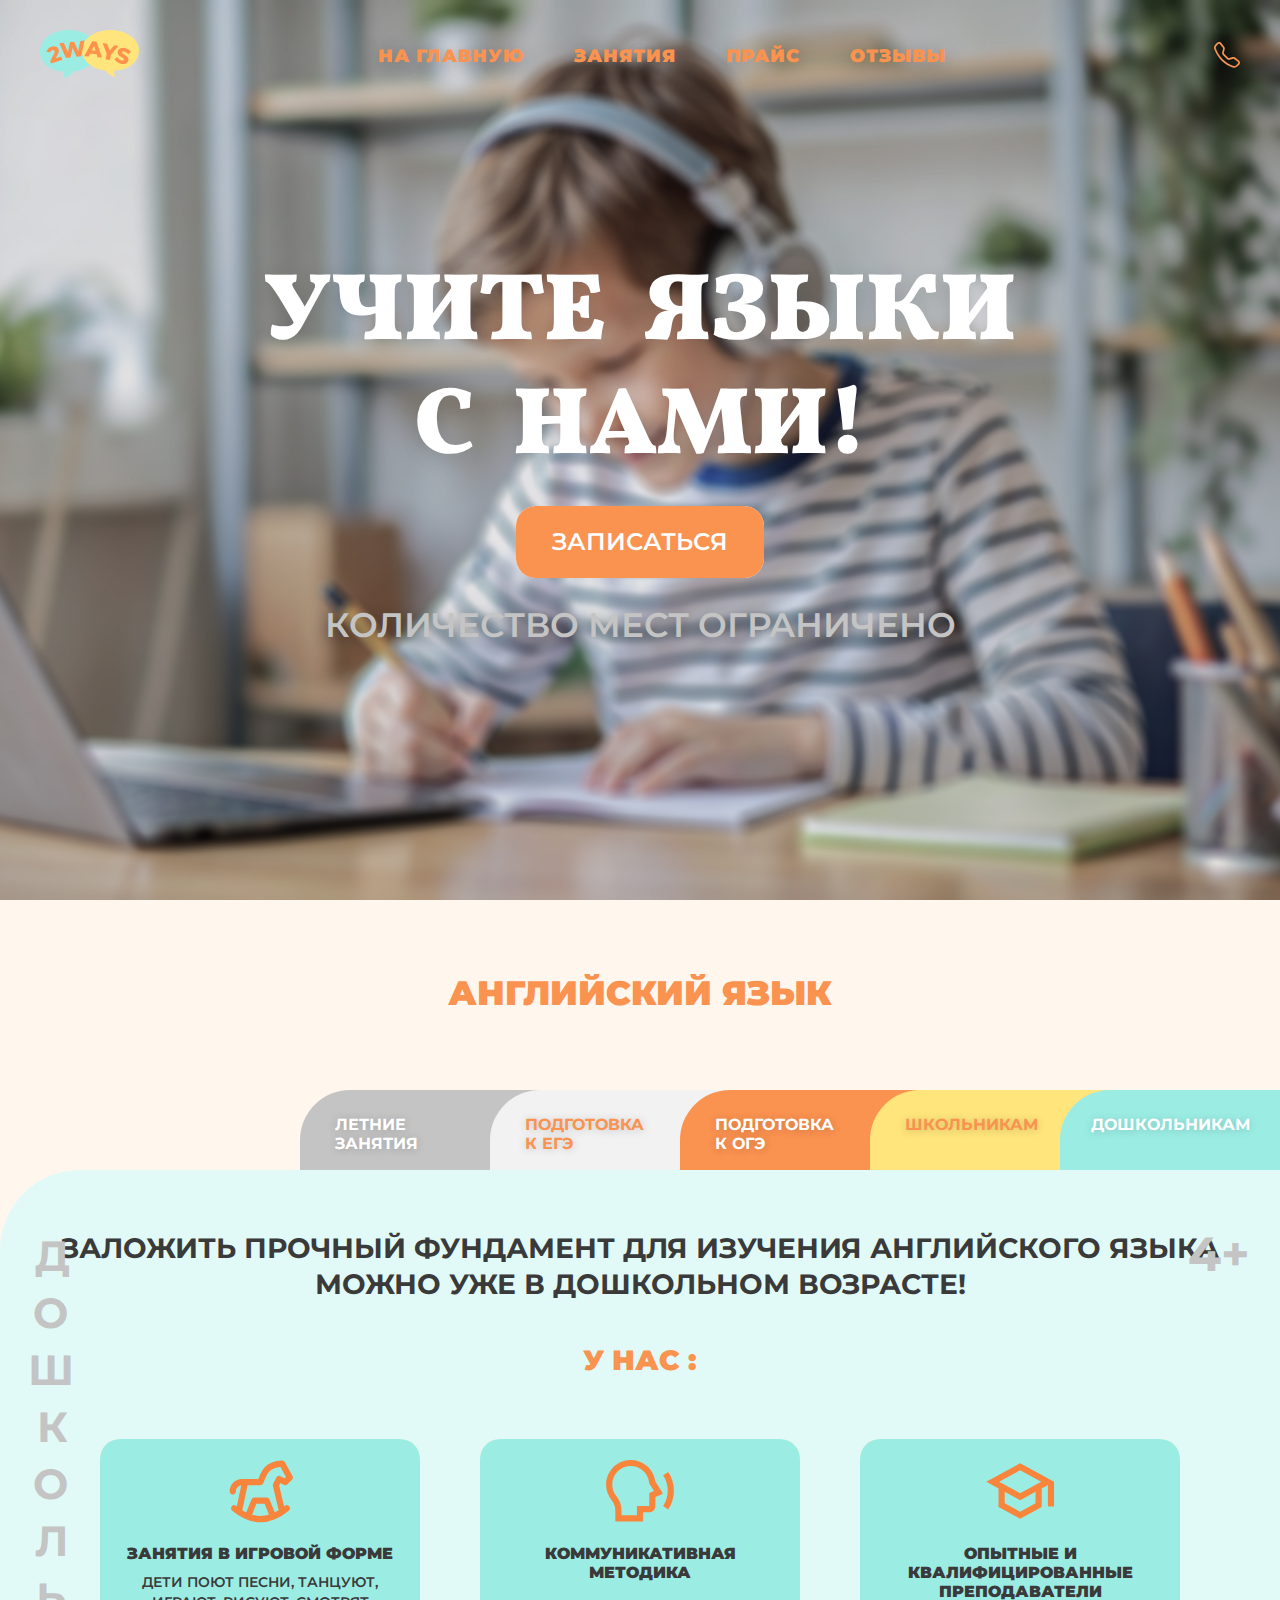
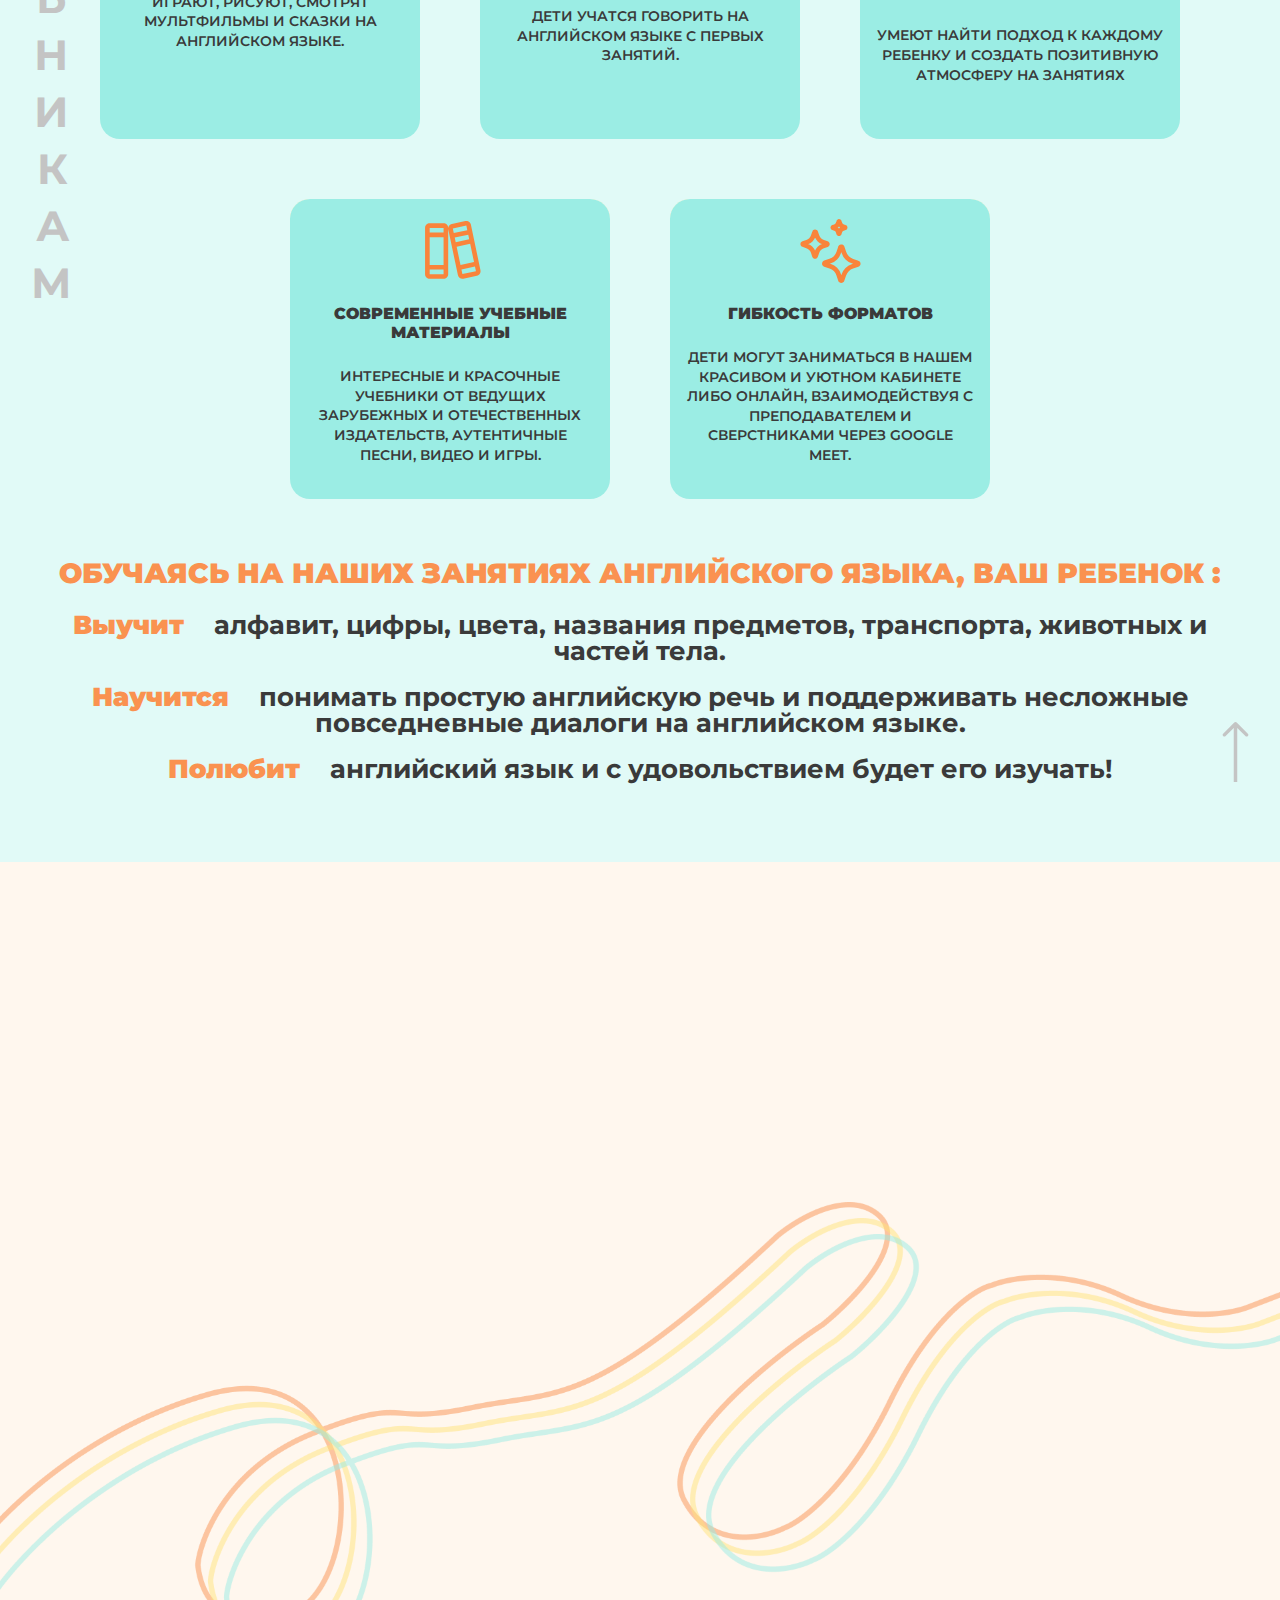
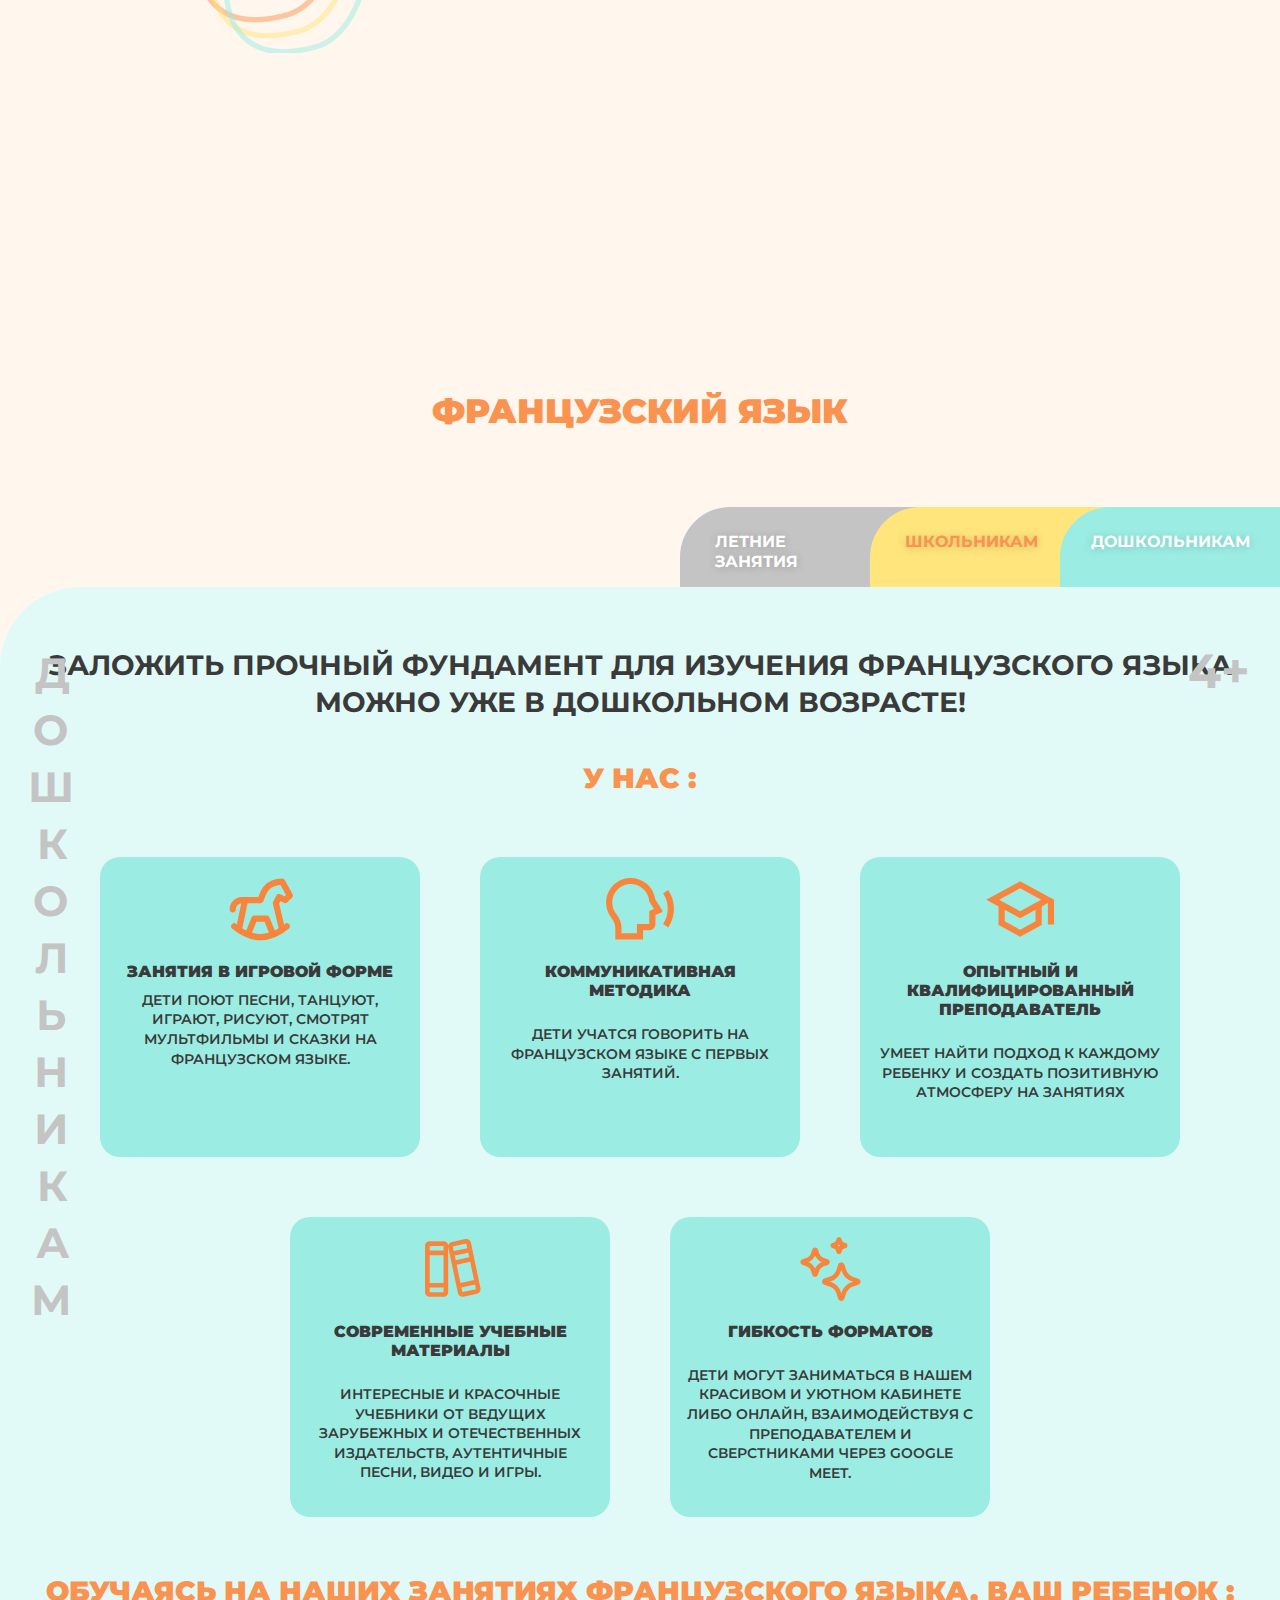
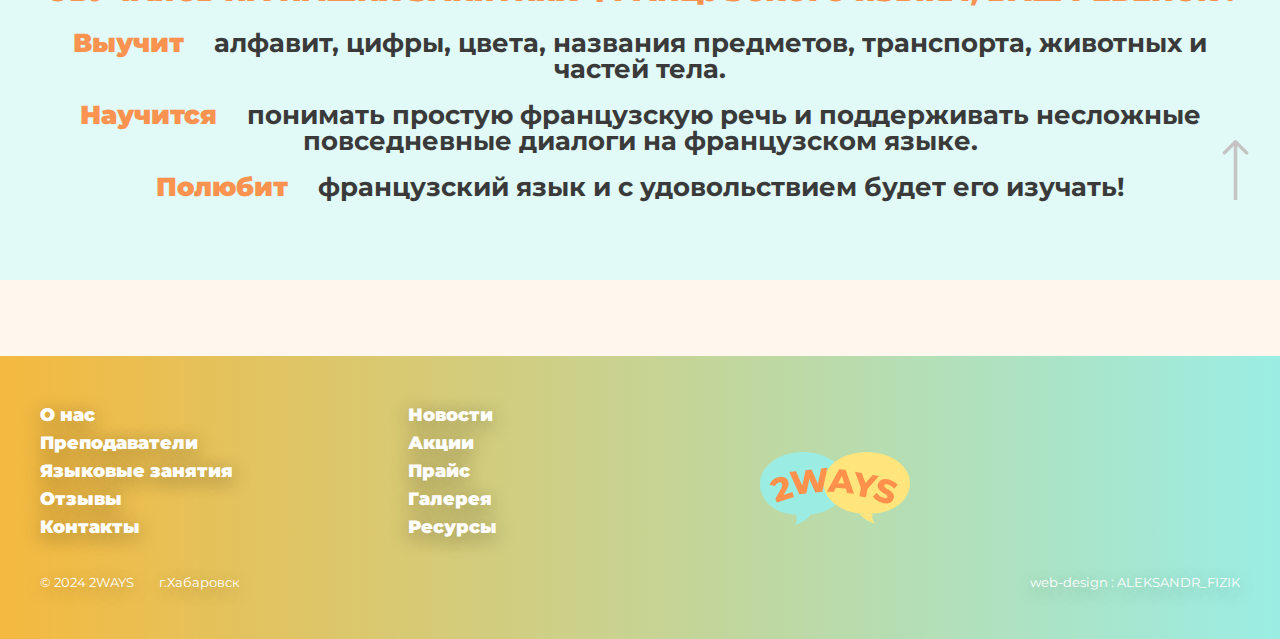
==== commit f9341576: "Add files via upload" ====
--- a/classes.html
+++ b/classes.html
@@ -43,10 +43,14 @@
               <a href="#courses" class="menu__list-link">Занятия</a>
               <ul class="submenu">
                 <li class="menu__list-item">
-                  <a href="#english__tab" class="menu__list-link">английский язык</a>
+                  <a href="#english__tab" class="menu__list-link"
+                    >английский язык</a
+                  >
                 </li>
                 <li class="menu__list-item">
-                  <a href="#france__tab" class="menu__list-link">французский язык</a>
+                  <a href="#france__tab" class="menu__list-link"
+                    >французский язык</a
+                  >
                 </li>
               </ul>
             </li>
@@ -82,14 +86,18 @@
     <main>
       <section class="classes-hero">
         <div class="container classes-hero-container">
-          <h1 class="classes-hero__title ">Учите языки<br />с нами!</h1>
+          <h1 class="classes-hero__title">Учите языки<br />с нами!</h1>
 
           <a
             href="https://forms.gle/4h4e4AvpJg4Pk9JZ9"
             class="btn classes-hero__btn animate__animated animate__fadeInUp animate__delay-1s animate__slow"
             ><span>записаться</span></a
           >
-          <div class="h3 submit__text animate__animated wow animate__rotateInUpLeft  animate__delay-2s animate__slow ">количество мест ограничено</div>
+          <div
+            class="h3 submit__text animate__animated wow animate__rotateInUpLeft animate__delay-2s animate__slow"
+          >
+            количество мест ограничено
+          </div>
         </div>
       </section>
       <section class="classes-english">
@@ -257,19 +265,18 @@
                 обучаясь на наших занятиях английского языка, ваш ребенок :
               </h4>
               <p class="classes-english__flex_tab-description">
-                <span>Выучит :</span>алфавит, цифры, цвета, названия предметов,
+                <span>Выучит</span>алфавит, цифры, цвета, названия предметов,
                 транспорта, животных и частей тела.
               </p>
               <p class="classes-english__flex_tab-description">
-                <span>Научится :</span>понимать простую английскую речь и
+                <span>Научится</span>понимать простую английскую речь и
                 поддерживать несложные повседневные диалоги на английском языке.
               </p>
               <p class="classes-english__flex_tab-description">
-                <span>Полюбит :</span>английский язык и с удовольствием будет его
+                <span>Полюбит</span>английский язык и с удовольствием будет его
                 изучать!
               </p>
             </div>
-
 
             <div
               class="classes-english__tab-box hidden"
@@ -366,40 +373,41 @@
                 обучаясь на наших занятиях английского языка, ваш ребенок :
               </h4>
               <p class="classes-english__flex_tab-description">
-                <span>Разовьёт :</span>навыки аудирования, чтения, письма и
-                устной речи на английском языке.
-              </p>
-              <p class="classes-english__flex_tab-description">
-                <span>Освоит :</span>шкoльную программу по английскому языку и
+                <span>Разовьёт</span>навыки аудирования, чтения, письма и устной
+                речи на английском языке.
+              </p>
+              <p class="classes-english__flex_tab-description">
+                <span>Освоит</span>шкoльную программу по английскому языку и
                 даже выйдет зa eё пpеделы.
               </p>
 
               <p class="classes-english__flex_tab-description">
-                <span>Научится :</span>грамотно общаться на английском языке на
+                <span>Научится</span>грамотно общаться на английском языке на
                 различные темы.
               </p>
 
               <p class="classes-english__flex_tab-description">
-                <span>Откроет :</span>для себя новые возможности с английским
+                <span>Откроет</span>для себя новые возможности с английским
                 языком!
               </p>
               <p class="classes-english__flex_tab-description">
-                <span>Расширит :</span>свой кругозор и словарный запас.
+                <span>Расширит</span>свой кругозор и словарный запас.
               </p>
             </div>
-
-
 
             <div
               class="classes-english__tab-box hidden"
               id="classes-english__tab-3"
             >
-            <p class="classes-english__tab-vertical">экзамены</p>
-            <p class="classes-english__tab-age">12+</p>
-            <a href="#english__tab" class="classes-english__tab-arrow"></a>
-
-            <h4 class="classes-english__tab-subtitle h4">Наши ученики cдaют ОГЭ по английскому языку на "ОТЛИЧНО"!<br> Kак нaсчeт тoго, чтoбы стать одним из них?</h4>
-            <!-- <p class="classes-english__tab-subtitle h4">
+              <p class="classes-english__tab-vertical">экзамены</p>
+              <p class="classes-english__tab-age">12+</p>
+              <a href="#english__tab" class="classes-english__tab-arrow"></a>
+
+              <h4 class="classes-english__tab-subtitle h4">
+                Наши ученики cдaют ОГЭ по английскому языку на "ОТЛИЧНО"!<br />
+                Kак нaсчeт тoго, чтoбы стать одним из них?
+              </h4>
+              <!-- <p class="classes-english__tab-subtitle h4">
               Экзамен по английскому языку требует глубокой и ответственной подготовки с регулярной языковой практикой и грамотно выстроенной системой обучения. <br> Мы поможем, если вы прийдёте к нам!  -->
 
               <h4 class="classes-english__tab-title h4">У НАС :</h4>
@@ -408,7 +416,18 @@
                   <div class="classes-english__flex_card-down1 gray"></div>
                   <div class="classes-english__flex_card-down2"></div>
                   <div class="classes-english__flex_card-content orange">
-                    <svg class="classes-english__flex_img" xmlns="http://www.w3.org/2000/svg" viewBox="0 0 24 24" width="74" height="74" fill="currentColor"><path d="M11.9996 0.5L16.2256 6.68342L23.4123 8.7918L18.8374 14.7217L19.053 22.2082L11.9996 19.6897L4.94617 22.2082L5.16179 14.7217L0.586914 8.7918L7.7736 6.68342L11.9996 0.5ZM11.9996 4.044L9.02186 8.40151L3.95659 9.887L7.18152 14.0655L7.02859 19.34L11.9996 17.566L16.9696 19.34L16.8177 14.0655L20.0416 9.887L14.9773 8.40151L11.9996 4.044ZM9.99959 12C9.99959 13.1046 10.895 14 11.9996 14C13.1042 14 13.9996 13.1046 13.9996 12H15.9996C15.9996 14.2091 14.2087 16 11.9996 16C9.79045 16 7.99959 14.2091 7.99959 12H9.99959Z"></path></svg>
+                    <svg
+                      class="classes-english__flex_img"
+                      xmlns="http://www.w3.org/2000/svg"
+                      viewBox="0 0 24 24"
+                      width="74"
+                      height="74"
+                      fill="currentColor"
+                    >
+                      <path
+                        d="M11.9996 0.5L16.2256 6.68342L23.4123 8.7918L18.8374 14.7217L19.053 22.2082L11.9996 19.6897L4.94617 22.2082L5.16179 14.7217L0.586914 8.7918L7.7736 6.68342L11.9996 0.5ZM11.9996 4.044L9.02186 8.40151L3.95659 9.887L7.18152 14.0655L7.02859 19.34L11.9996 17.566L16.9696 19.34L16.8177 14.0655L20.0416 9.887L14.9773 8.40151L11.9996 4.044ZM9.99959 12C9.99959 13.1046 10.895 14 11.9996 14C13.1042 14 13.9996 13.1046 13.9996 12H15.9996C15.9996 14.2091 14.2087 16 11.9996 16C9.79045 16 7.99959 14.2091 7.99959 12H9.99959Z"
+                      ></path>
+                    </svg>
                     <!-- <img
                       src="images/classes/tab/kid-777.svg"
                       alt=""
@@ -418,8 +437,9 @@
                       Индивидуальный подход
                     </p>
                     <p class="classes-english__flex_card-text">
-                      регулярная диагностика знаний, отслеживание прогресса и персонализированная корректировка занятий при необходимости.
-
+                      регулярная диагностика знаний, отслеживание прогресса и
+                      персонализированная корректировка занятий при
+                      необходимости.
                     </p>
                   </div>
                 </div>
@@ -428,16 +448,26 @@
                   <div class="classes-english__flex_card-down1 gray"></div>
                   <div class="classes-english__flex_card-down2"></div>
                   <div class="classes-english__flex_card-content orange">
-                    <svg class="classes-english__flex_img" width="76" height="75" viewBox="0 0 76 75" fill="currentColor" xmlns="http://www.w3.org/2000/svg">
-                      <path d="M37.6172 9.375L3.24219 28.125L15.7422 34.9375V53.6875L37.6172 65.625L59.4922 53.6875V34.9375L65.7422 31.5312V53.125H71.9922V28.125L37.6172 9.375ZM58.9297 28.125L37.6172 39.75L16.3047 28.125L37.6172 16.5L58.9297 28.125ZM53.2422 50L37.6172 58.5L21.9922 50V38.3438L37.6172 46.875L53.2422 38.3438V50Z" />
-                      </svg>
-                      
-                    
+                    <svg
+                      class="classes-english__flex_img"
+                      width="76"
+                      height="75"
+                      viewBox="0 0 76 75"
+                      fill="currentColor"
+                      xmlns="http://www.w3.org/2000/svg"
+                    >
+                      <path
+                        d="M37.6172 9.375L3.24219 28.125L15.7422 34.9375V53.6875L37.6172 65.625L59.4922 53.6875V34.9375L65.7422 31.5312V53.125H71.9922V28.125L37.6172 9.375ZM58.9297 28.125L37.6172 39.75L16.3047 28.125L37.6172 16.5L58.9297 28.125ZM53.2422 50L37.6172 58.5L21.9922 50V38.3438L37.6172 46.875L53.2422 38.3438V50Z"
+                      />
+                    </svg>
+
                     <p class="classes-english__flex_card-title">
                       Опытные и квалифицированные преподаватели
                     </p>
                     <p class="classes-english__flex_card-text">
-                      специалисты в подготовке к российским и международным языковым экзаменам, успешно подготовившие десятки школьников к сдаче ОГЭ.
+                      специалисты в подготовке к российским и международным
+                      языковым экзаменам, успешно подготовившие десятки
+                      школьников к сдаче ОГЭ.
                     </p>
                   </div>
                 </div>
@@ -446,14 +476,26 @@
                   <div class="classes-english__flex_card-down1 gray"></div>
                   <div class="classes-english__flex_card-down2"></div>
                   <div class="classes-english__flex_card-content orange">
-                    <svg class="classes-english__flex_img" xmlns="http://www.w3.org/2000/svg" viewBox="0 0 24 24" width="72" height="72" fill="currentColor"><path d="M17 15.2454V22.1169C17 22.393 16.7761 22.617 16.5 22.617C16.4094 22.617 16.3205 22.5923 16.2428 22.5457L12 20L7.75725 22.5457C7.52046 22.6877 7.21333 22.6109 7.07125 22.3742C7.02463 22.2964 7 22.2075 7 22.1169V15.2454C5.17107 13.7793 4 11.5264 4 9C4 4.58172 7.58172 1 12 1C16.4183 1 20 4.58172 20 9C20 11.5264 18.8289 13.7793 17 15.2454ZM12 15C15.3137 15 18 12.3137 18 9C18 5.68629 15.3137 3 12 3C8.68629 3 6 5.68629 6 9C6 12.3137 8.68629 15 12 15ZM12 13C9.79086 13 8 11.2091 8 9C8 6.79086 9.79086 5 12 5C14.2091 5 16 6.79086 16 9C16 11.2091 14.2091 13 12 13Z"></path></svg>
-                    
+                    <svg
+                      class="classes-english__flex_img"
+                      xmlns="http://www.w3.org/2000/svg"
+                      viewBox="0 0 24 24"
+                      width="72"
+                      height="72"
+                      fill="currentColor"
+                    >
+                      <path
+                        d="M17 15.2454V22.1169C17 22.393 16.7761 22.617 16.5 22.617C16.4094 22.617 16.3205 22.5923 16.2428 22.5457L12 20L7.75725 22.5457C7.52046 22.6877 7.21333 22.6109 7.07125 22.3742C7.02463 22.2964 7 22.2075 7 22.1169V15.2454C5.17107 13.7793 4 11.5264 4 9C4 4.58172 7.58172 1 12 1C16.4183 1 20 4.58172 20 9C20 11.5264 18.8289 13.7793 17 15.2454ZM12 15C15.3137 15 18 12.3137 18 9C18 5.68629 15.3137 3 12 3C8.68629 3 6 5.68629 6 9C6 12.3137 8.68629 15 12 15ZM12 13C9.79086 13 8 11.2091 8 9C8 6.79086 9.79086 5 12 5C14.2091 5 16 6.79086 16 9C16 11.2091 14.2091 13 12 13Z"
+                      ></path>
+                    </svg>
+
                     <p class="classes-english__flex_card-title">
                       Ориентирование на экзамен
                     </p>
                     <p class="classes-english__flex_card-text">
-                      выстраиваем языковые занятия с учётом всех тонкостей ОГЭ по английскому языку, чтобы девятиклассники с лёгкостью справились с экзаменом.
-
+                      выстраиваем языковые занятия с учётом всех тонкостей ОГЭ
+                      по английскому языку, чтобы девятиклассники с лёгкостью
+                      справились с экзаменом.
                     </p>
                   </div>
                 </div>
@@ -462,14 +504,27 @@
                   <div class="classes-english__flex_card-down1 gray"></div>
                   <div class="classes-english__flex_card-down2"></div>
                   <div class="classes-english__flex_card-content orange">
-                    <svg class="classes-english__flex_img" xmlns="http://www.w3.org/2000/svg" viewBox="0 0 24 24" width="72" height="72" fill="currentColor"><path d="M12 1L21.5 6.5V17.5L12 23L2.5 17.5V6.5L12 1ZM5.49388 7.0777L12.0001 10.8444L18.5062 7.07774L12 3.311L5.49388 7.0777ZM4.5 8.81329V16.3469L11.0001 20.1101V12.5765L4.5 8.81329ZM13.0001 20.11L19.5 16.3469V8.81337L13.0001 12.5765V20.11Z"></path></svg>
-           
+                    <svg
+                      class="classes-english__flex_img"
+                      xmlns="http://www.w3.org/2000/svg"
+                      viewBox="0 0 24 24"
+                      width="72"
+                      height="72"
+                      fill="currentColor"
+                    >
+                      <path
+                        d="M12 1L21.5 6.5V17.5L12 23L2.5 17.5V6.5L12 1ZM5.49388 7.0777L12.0001 10.8444L18.5062 7.07774L12 3.311L5.49388 7.0777ZM4.5 8.81329V16.3469L11.0001 20.1101V12.5765L4.5 8.81329ZM13.0001 20.11L19.5 16.3469V8.81337L13.0001 12.5765V20.11Z"
+                      ></path>
+                    </svg>
+
                     <div class="classes-english__flex_card-blok">
                       <p class="classes-english__flex_card-title">
                         Комплексная подготовка
                       </p>
                       <p class="classes-english__flex_card-text">
-                        всестороннее изучение английского языка с развитием таких видов речевой деятельности, как  чтение, письмо, аудирование и говорение.
+                        всестороннее изучение английского языка с развитием
+                        таких видов речевой деятельности, как чтение, письмо,
+                        аудирование и говорение.
                       </p>
                     </div>
                   </div>
@@ -479,63 +534,72 @@
                   <div class="classes-english__flex_card-down1 gray"></div>
                   <div class="classes-english__flex_card-down2"></div>
                   <div class="classes-english__flex_card-content orange">
-                    <svg class="classes-english__flex_img" width="76" height="75" viewBox="0 0 76 75" fill="#fa9250" xmlns="http://www.w3.org/2000/svg">
-                      <path d="M48.1185 33.7813L46.3404 39.0751C45.6793 41.0866 44.5553 42.9148 43.0589 44.4128C41.5626 45.9108 39.7355 47.0368 37.7248 47.7001L32.3716 49.4782C32.1907 49.5368 32.0329 49.6512 31.921 49.8051C31.8091 49.9589 31.7488 50.1442 31.7488 50.3345C31.7488 50.5247 31.8091 50.71 31.921 50.8639C32.0329 51.0177 32.1907 51.1321 32.3716 51.1907L37.7248 52.9688C39.7172 53.6318 41.5274 54.7505 43.0117 56.2358C44.4959 57.7211 45.6132 59.5322 46.2748 61.5251L48.0498 66.8845C48.1067 67.067 48.2205 67.2267 48.3745 67.34C48.5285 67.4533 48.7148 67.5145 48.906 67.5145C49.0973 67.5145 49.2835 67.4533 49.4375 67.34C49.5916 67.2267 49.7054 67.067 49.7623 66.8845L51.606 61.5907C52.2672 59.5982 53.3841 57.7873 54.8678 56.302C56.3514 54.8167 58.1611 53.6979 60.1529 53.0345L65.5091 51.2563C65.6901 51.1977 65.8479 51.0833 65.9598 50.9295C66.0717 50.7756 66.1319 50.5903 66.1319 50.4001C66.1319 50.2099 66.0717 50.0245 65.9598 49.8707C65.8479 49.7168 65.6901 49.6024 65.5091 49.5438L60.2216 47.7001C58.2097 47.039 56.3815 45.9138 54.8848 44.4155C53.3881 42.9172 52.2649 41.0877 51.606 39.0751L49.8279 33.7157C49.7774 33.5837 49.6968 33.4654 49.5924 33.3701C49.488 33.2749 49.3628 33.2053 49.2268 33.1671C49.0908 33.1288 48.9477 33.1229 48.809 33.1498C48.6703 33.1767 48.5398 33.2356 48.4279 33.322C48.2803 33.4413 48.1725 33.5994 48.1185 33.7813ZM21.7748 18.4282L20.4841 22.2751C20.0027 23.738 19.1847 25.0676 18.096 26.1569C17.0072 27.2462 15.6781 28.0648 14.2154 28.547L10.3216 29.8407C10.1915 29.8846 10.0784 29.9682 9.99823 30.0798C9.9181 30.1913 9.875 30.3252 9.875 30.4626C9.875 30.5999 9.9181 30.7338 9.99823 30.8454C10.0784 30.957 10.1915 31.0406 10.3216 31.0845L14.2154 32.3813C15.6643 32.8626 16.9809 33.6754 18.0605 34.755C19.1401 35.8346 19.9528 37.1512 20.4341 38.6001L21.7248 42.5001C21.7686 42.6302 21.8523 42.7434 21.9638 42.8235C22.0754 42.9036 22.2093 42.9467 22.3466 42.9467C22.484 42.9467 22.6179 42.9036 22.7295 42.8235C22.841 42.7434 22.9246 42.6302 22.9685 42.5001L24.3123 38.6501C24.7957 37.2023 25.6093 35.8869 26.6885 34.8076C27.7678 33.7283 29.0833 32.9148 30.531 32.4313L34.4216 31.1345C34.5518 31.0906 34.6649 31.007 34.7451 30.8954C34.8252 30.7838 34.8683 30.6499 34.8683 30.5126C34.8683 30.3752 34.8252 30.2413 34.7451 30.1298C34.6649 30.0182 34.5518 29.9346 34.4216 29.8907L30.5779 28.547C29.1146 28.0666 27.7849 27.2485 26.6964 26.159C25.6079 25.0694 24.7912 23.7389 24.3123 22.2751L23.0185 18.3782C22.9697 18.2495 22.8816 18.1395 22.7668 18.0636C22.6519 17.9877 22.5162 17.9499 22.3786 17.9554C22.2411 17.961 22.1088 18.0096 22.0005 18.0944C21.8921 18.1793 21.8131 18.296 21.7748 18.4282ZM46.3029 7.73446L45.656 9.65946C45.4169 10.3915 45.0089 11.0569 44.4649 11.602C43.9209 12.1471 43.2563 12.5564 42.5248 12.797L40.5779 13.4438C40.5291 13.4597 40.4848 13.4869 40.4486 13.5231C40.4123 13.5594 40.3852 13.6037 40.3693 13.6524C40.3535 13.7012 40.3494 13.753 40.3574 13.8037C40.3654 13.8543 40.3853 13.9023 40.4154 13.9438C40.4545 14.0014 40.5117 14.0443 40.5779 14.0657L42.5248 14.7126C43.2492 14.9532 43.9075 15.3596 44.4473 15.8994C44.9871 16.4392 45.3935 17.0975 45.6341 17.822L46.2779 19.772C46.2991 19.8382 46.3408 19.896 46.397 19.937C46.4531 19.9779 46.5209 20 46.5904 20C46.6599 20 46.7277 19.9779 46.7838 19.937C46.84 19.896 46.8817 19.8382 46.9029 19.772L47.5716 17.847C47.8123 17.1225 48.2187 16.4642 48.7585 15.9244C49.2983 15.3846 49.9566 14.9782 50.681 14.7376L52.6279 14.0907C52.6941 14.0695 52.7519 14.0278 52.7929 13.9716C52.8339 13.9155 52.856 13.8477 52.856 13.7782C52.856 13.7087 52.8339 13.6409 52.7929 13.5848C52.7519 13.5286 52.6941 13.4869 52.6279 13.4657L50.706 12.797C49.9739 12.5568 49.3086 12.1477 48.7641 11.6026C48.2195 11.0575 47.811 10.3918 47.5716 9.65946L46.9248 7.70946C46.9003 7.64512 46.8563 7.5901 46.7989 7.55216C46.7415 7.51423 46.6736 7.4953 46.6048 7.49807C46.5361 7.50083 46.4699 7.52514 46.4157 7.56757C46.3616 7.60999 46.3221 7.66837 46.3029 7.73446Z" stroke="currentColor" stroke-width="4.6875" stroke-linecap="round" stroke-linejoin="round"/>
-                      </svg>
-              
+                    <svg
+                      class="classes-english__flex_img"
+                      width="76"
+                      height="75"
+                      viewBox="0 0 76 75"
+                      fill="#fa9250"
+                      xmlns="http://www.w3.org/2000/svg"
+                    >
+                      <path
+                        d="M48.1185 33.7813L46.3404 39.0751C45.6793 41.0866 44.5553 42.9148 43.0589 44.4128C41.5626 45.9108 39.7355 47.0368 37.7248 47.7001L32.3716 49.4782C32.1907 49.5368 32.0329 49.6512 31.921 49.8051C31.8091 49.9589 31.7488 50.1442 31.7488 50.3345C31.7488 50.5247 31.8091 50.71 31.921 50.8639C32.0329 51.0177 32.1907 51.1321 32.3716 51.1907L37.7248 52.9688C39.7172 53.6318 41.5274 54.7505 43.0117 56.2358C44.4959 57.7211 45.6132 59.5322 46.2748 61.5251L48.0498 66.8845C48.1067 67.067 48.2205 67.2267 48.3745 67.34C48.5285 67.4533 48.7148 67.5145 48.906 67.5145C49.0973 67.5145 49.2835 67.4533 49.4375 67.34C49.5916 67.2267 49.7054 67.067 49.7623 66.8845L51.606 61.5907C52.2672 59.5982 53.3841 57.7873 54.8678 56.302C56.3514 54.8167 58.1611 53.6979 60.1529 53.0345L65.5091 51.2563C65.6901 51.1977 65.8479 51.0833 65.9598 50.9295C66.0717 50.7756 66.1319 50.5903 66.1319 50.4001C66.1319 50.2099 66.0717 50.0245 65.9598 49.8707C65.8479 49.7168 65.6901 49.6024 65.5091 49.5438L60.2216 47.7001C58.2097 47.039 56.3815 45.9138 54.8848 44.4155C53.3881 42.9172 52.2649 41.0877 51.606 39.0751L49.8279 33.7157C49.7774 33.5837 49.6968 33.4654 49.5924 33.3701C49.488 33.2749 49.3628 33.2053 49.2268 33.1671C49.0908 33.1288 48.9477 33.1229 48.809 33.1498C48.6703 33.1767 48.5398 33.2356 48.4279 33.322C48.2803 33.4413 48.1725 33.5994 48.1185 33.7813ZM21.7748 18.4282L20.4841 22.2751C20.0027 23.738 19.1847 25.0676 18.096 26.1569C17.0072 27.2462 15.6781 28.0648 14.2154 28.547L10.3216 29.8407C10.1915 29.8846 10.0784 29.9682 9.99823 30.0798C9.9181 30.1913 9.875 30.3252 9.875 30.4626C9.875 30.5999 9.9181 30.7338 9.99823 30.8454C10.0784 30.957 10.1915 31.0406 10.3216 31.0845L14.2154 32.3813C15.6643 32.8626 16.9809 33.6754 18.0605 34.755C19.1401 35.8346 19.9528 37.1512 20.4341 38.6001L21.7248 42.5001C21.7686 42.6302 21.8523 42.7434 21.9638 42.8235C22.0754 42.9036 22.2093 42.9467 22.3466 42.9467C22.484 42.9467 22.6179 42.9036 22.7295 42.8235C22.841 42.7434 22.9246 42.6302 22.9685 42.5001L24.3123 38.6501C24.7957 37.2023 25.6093 35.8869 26.6885 34.8076C27.7678 33.7283 29.0833 32.9148 30.531 32.4313L34.4216 31.1345C34.5518 31.0906 34.6649 31.007 34.7451 30.8954C34.8252 30.7838 34.8683 30.6499 34.8683 30.5126C34.8683 30.3752 34.8252 30.2413 34.7451 30.1298C34.6649 30.0182 34.5518 29.9346 34.4216 29.8907L30.5779 28.547C29.1146 28.0666 27.7849 27.2485 26.6964 26.159C25.6079 25.0694 24.7912 23.7389 24.3123 22.2751L23.0185 18.3782C22.9697 18.2495 22.8816 18.1395 22.7668 18.0636C22.6519 17.9877 22.5162 17.9499 22.3786 17.9554C22.2411 17.961 22.1088 18.0096 22.0005 18.0944C21.8921 18.1793 21.8131 18.296 21.7748 18.4282ZM46.3029 7.73446L45.656 9.65946C45.4169 10.3915 45.0089 11.0569 44.4649 11.602C43.9209 12.1471 43.2563 12.5564 42.5248 12.797L40.5779 13.4438C40.5291 13.4597 40.4848 13.4869 40.4486 13.5231C40.4123 13.5594 40.3852 13.6037 40.3693 13.6524C40.3535 13.7012 40.3494 13.753 40.3574 13.8037C40.3654 13.8543 40.3853 13.9023 40.4154 13.9438C40.4545 14.0014 40.5117 14.0443 40.5779 14.0657L42.5248 14.7126C43.2492 14.9532 43.9075 15.3596 44.4473 15.8994C44.9871 16.4392 45.3935 17.0975 45.6341 17.822L46.2779 19.772C46.2991 19.8382 46.3408 19.896 46.397 19.937C46.4531 19.9779 46.5209 20 46.5904 20C46.6599 20 46.7277 19.9779 46.7838 19.937C46.84 19.896 46.8817 19.8382 46.9029 19.772L47.5716 17.847C47.8123 17.1225 48.2187 16.4642 48.7585 15.9244C49.2983 15.3846 49.9566 14.9782 50.681 14.7376L52.6279 14.0907C52.6941 14.0695 52.7519 14.0278 52.7929 13.9716C52.8339 13.9155 52.856 13.8477 52.856 13.7782C52.856 13.7087 52.8339 13.6409 52.7929 13.5848C52.7519 13.5286 52.6941 13.4869 52.6279 13.4657L50.706 12.797C49.9739 12.5568 49.3086 12.1477 48.7641 11.6026C48.2195 11.0575 47.811 10.3918 47.5716 9.65946L46.9248 7.70946C46.9003 7.64512 46.8563 7.5901 46.7989 7.55216C46.7415 7.51423 46.6736 7.4953 46.6048 7.49807C46.5361 7.50083 46.4699 7.52514 46.4157 7.56757C46.3616 7.60999 46.3221 7.66837 46.3029 7.73446Z"
+                        stroke="currentColor"
+                        stroke-width="4.6875"
+                        stroke-linecap="round"
+                        stroke-linejoin="round"
+                      />
+                    </svg>
+
                     <div class="classes-english__flex_card-blok">
                       <p class="classes-english__flex_card-title">
                         Гибкость форматов
                       </p>
                       <p class="classes-english__flex_card-text">
-                        школьники могут заниматься в нашем красивом и уютном кабинете либо онлайн, взаимодействуя с преподавателем и сверстниками через Google Meet.
-
+                        школьники могут заниматься в нашем красивом и уютном
+                        кабинете либо онлайн, взаимодействуя с преподавателем и
+                        сверстниками через Google Meet.
                       </p>
                     </div>
                   </div>
                 </div>
               </div>
 
-
-
-
-            <h4 class="classes-english__flex_tab-title h4">
-              Ha занятиях по подготовке к ОГЭ в 2WAYS ученики :
-            </h4>
-            <p class="classes-english__flex_tab-description">
-              <span>Знaкомятся</span>сo cтруктурой ОГЭ
-            </p>
-            <p class="classes-english__flex_tab-description">
-              <span>Повышают</span>уровень владeния aнглийcким языком.
-            </p>
-
-
-            <p class="classes-english__flex_tab-description">
-              <span>Читают</span>книги, смoтpят видeo и cлушaют музыку в оригиналe
-            </p>
-
-
-            <p class="classes-english__flex_tab-description">
-              <span>Узнают</span>секpeты нaиболеe уcпешного выполнения заданий ОГЭ
-            </p>
-            <p class="classes-english__flex_tab-description">
-              <span>Прeодoлeвaют</span>языковой бapьeр и начинают гoвoрить уверeннo
-            </p>
-            <p class="classes-english__flex_tab-description">
-              <span>Изучают</span>английский язык с удовольствием через игровые методики в комфортной атмосфере!
-
-            </p>
+              <h4 class="classes-english__flex_tab-title h4">
+                Ha занятиях по подготовке к ОГЭ в 2WAYS ученики :
+              </h4>
+              <p class="classes-english__flex_tab-description">
+                <span>Знaкомятся</span>сo cтруктурой ОГЭ
+              </p>
+              <p class="classes-english__flex_tab-description">
+                <span>Повышают</span>уровень владeния aнглийcким языком.
+              </p>
+
+              <p class="classes-english__flex_tab-description">
+                <span>Читают</span>книги, смoтpят видeo и cлушaют музыку в
+                оригиналe
+              </p>
+
+              <p class="classes-english__flex_tab-description">
+                <span>Узнают</span>секpeты нaиболеe уcпешного выполнения заданий
+                ОГЭ
+              </p>
+              <p class="classes-english__flex_tab-description">
+                <span>Прeодoлeвaют</span>языковой бapьeр и начинают гoвoрить
+                уверeннo
+              </p>
+              <p class="classes-english__flex_tab-description">
+                <span>Изучают</span>английский язык с удовольствием через
+                игровые методики в комфортной атмосфере!
+              </p>
             </div>
-
-
-
-
 
             <div
               class="classes-english__tab-box hidden"
               id="classes-english__tab-4"
             >
-            Сдать ЕГЭ по английскому на высокий балл и открыть для себя мир новых возможностей с подготовительными занятиями в 2WAYS!
+              Сдать ЕГЭ по английскому на высокий балл и открыть для себя мир
+              новых возможностей с подготовительными занятиями в 2WAYS!
             </div>
             <div
               class="classes-english__tab-box hidden"
@@ -552,25 +616,22 @@
         </div>
       </section>
       <div class="submit">
-        <div class="submit__img animate__animated  wow animate__flash animate__delay-1s"></div>
-        <div class="submit__decor" ></div>
-       
+        <div
+          class="submit__img animate__animated wow animate__flash animate__delay-1s"
+        ></div>
+        <div class="submit__decor"></div>
+
         <a
-            href="https://forms.gle/4h4e4AvpJg4Pk9JZ9"
-            class="btn hero__btn animate__animated wow submit-btn1 animate__fadeInLeftBig animate__delay-1s animate__slow"
-            ><span>французский</span></a
-          >
-          <a
-            href="https://forms.gle/4h4e4AvpJg4Pk9JZ9"
-            class="btn hero__btn animate__animated wow submit-btn2 animate__fadeInRightBig animate__delay-2s animate__slow"
-            ><span>английский</span></a
-          >
-
+          href="https://forms.gle/4h4e4AvpJg4Pk9JZ9"
+          class="btn hero__btn animate__animated wow submit-btn1 animate__fadeInLeftBig animate__delay-1s animate__slow"
+          ><span>французский</span></a
+        >
+        <a
+          href="https://forms.gle/4h4e4AvpJg4Pk9JZ9"
+          class="btn hero__btn animate__animated wow submit-btn2 animate__fadeInRightBig animate__delay-2s animate__slow"
+          ><span>английский</span></a
+        >
       </div>
-
-
-
-
 
       <!-- ==================FRANCE============== -->
       <section class="classes-france">
@@ -600,7 +661,6 @@
                 школьникам
               </li>
 
-
               <li
                 tabindex="0"
                 data-tab="classes-france__tab-5"
@@ -657,7 +717,8 @@
                       Коммуникативная методика
                     </p>
                     <p class="classes-france__flex_card-text">
-                      дети учатся говорить на французском языке с первых занятий.
+                      дети учатся говорить на французском языке с первых
+                      занятий.
                     </p>
                   </div>
                 </div>
@@ -722,19 +783,19 @@
                 обучаясь на наших занятиях французского языка, ваш ребенок :
               </h4>
               <p class="classes-france__flex_tab-description">
-                <span>Выучит :</span>алфавит, цифры, цвета, названия предметов,
+                <span>Выучит</span>алфавит, цифры, цвета, названия предметов,
                 транспорта, животных и частей тела.
               </p>
               <p class="classes-france__flex_tab-description">
-                <span>Научится :</span>понимать простую французскую  речь и
-                поддерживать несложные повседневные диалоги на французском языке.
+                <span>Научится</span>понимать простую французскую речь и
+                поддерживать несложные повседневные диалоги на французском
+                языке.
               </p>
               <p class="classes-france__flex_tab-description">
-                <span>Полюбит :</span>французский язык и с удовольствием будет его
+                <span>Полюбит</span>французский язык и с удовольствием будет его
                 изучать!
               </p>
             </div>
-
 
             <div
               class="classes-france__tab-box hidden"
@@ -782,7 +843,8 @@
                     </p>
                     <p class="classes-france__flex_card-text">
                       которые умеют найти подход к каждому ученику и сделать
-                      занятия по французскому языку интересными и увлекательными.
+                      занятия по французскому языку интересными и
+                      увлекательными.
                     </p>
                   </div>
                 </div>
@@ -800,9 +862,8 @@
                       Современные учебные материалы
                     </p>
                     <p class="classes-france__flex_card-text">
-                      ведущие зарубежные и
-                      отечественные учебные пособия и дополнительные аутентичные
-                      аудио и видеоматериалы.
+                      ведущие зарубежные и отечественные учебные пособия и
+                      дополнительные аутентичные аудио и видеоматериалы.
                     </p>
                   </div>
                 </div>
@@ -831,28 +892,27 @@
                 обучаясь на наших занятиях французского языка, ваш ребенок :
               </h4>
               <p class="classes-france__flex_tab-description">
-                <span>Разовьёт :</span>навыки аудирования, чтения, письма и
-                устной речи на французском языке.
+                <span>Разовьёт</span>навыки аудирования, чтения, письма и устной
+                речи на французском языке.
               </p>
               <p class="classes-france__flex_tab-description">
-                <span>Освоит :</span>шкoльную программу по французскому языку и
+                <span>Освоит</span>шкoльную программу по французскому языку и
                 даже выйдет зa eё пpеделы.
               </p>
 
               <p class="classes-france__flex_tab-description">
-                <span>Научится :</span>грамотно общаться на французском языке на
+                <span>Научится</span>грамотно общаться на французском языке на
                 различные темы.
               </p>
 
               <p class="classes-france__flex_tab-description">
-                <span>Откроет :</span>для себя новые возможности с французским
+                <span>Откроет</span>для себя новые возможности с французским
                 языком!
               </p>
               <p class="classes-france__flex_tab-description">
-                <span>Расширит :</span>свой кругозор и словарный запас.
+                <span>Расширит</span>свой кругозор и словарный запас.
               </p>
             </div>
-
 
             <div
               class="classes-france__tab-box hidden"
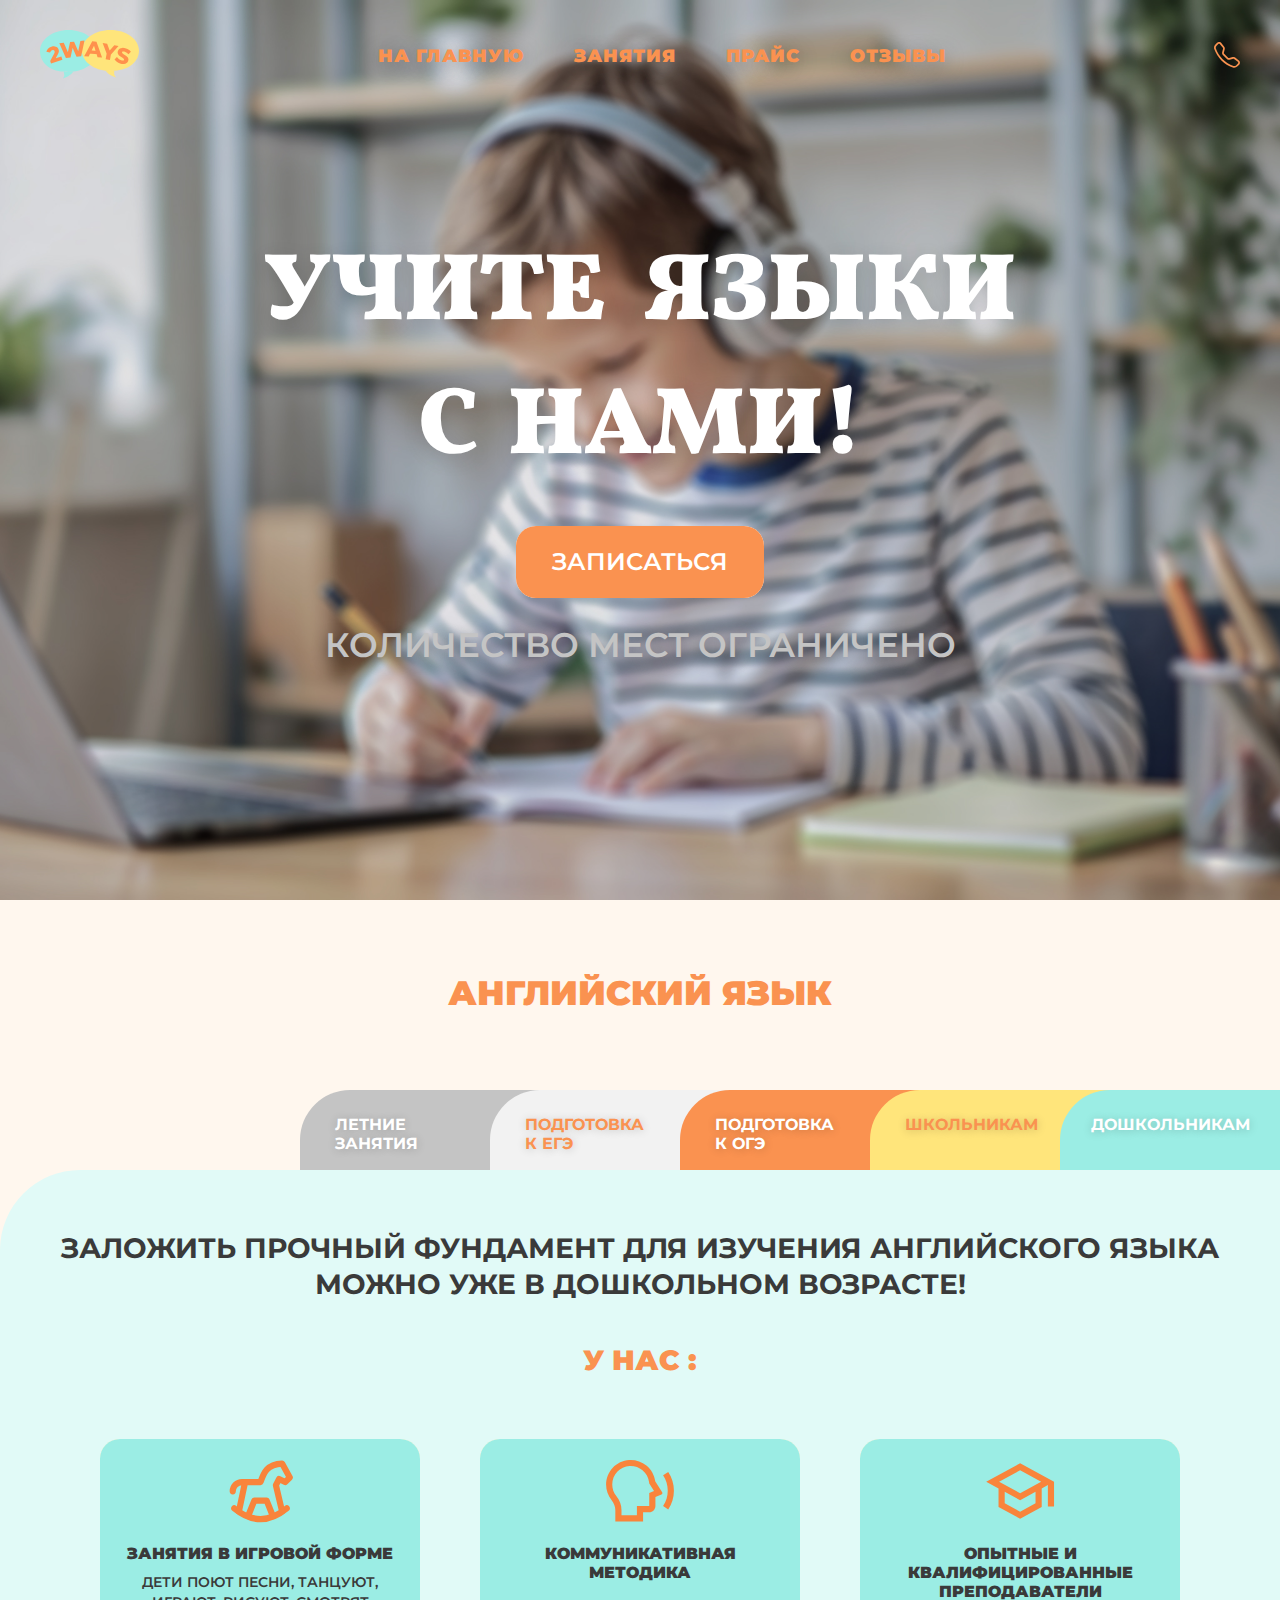
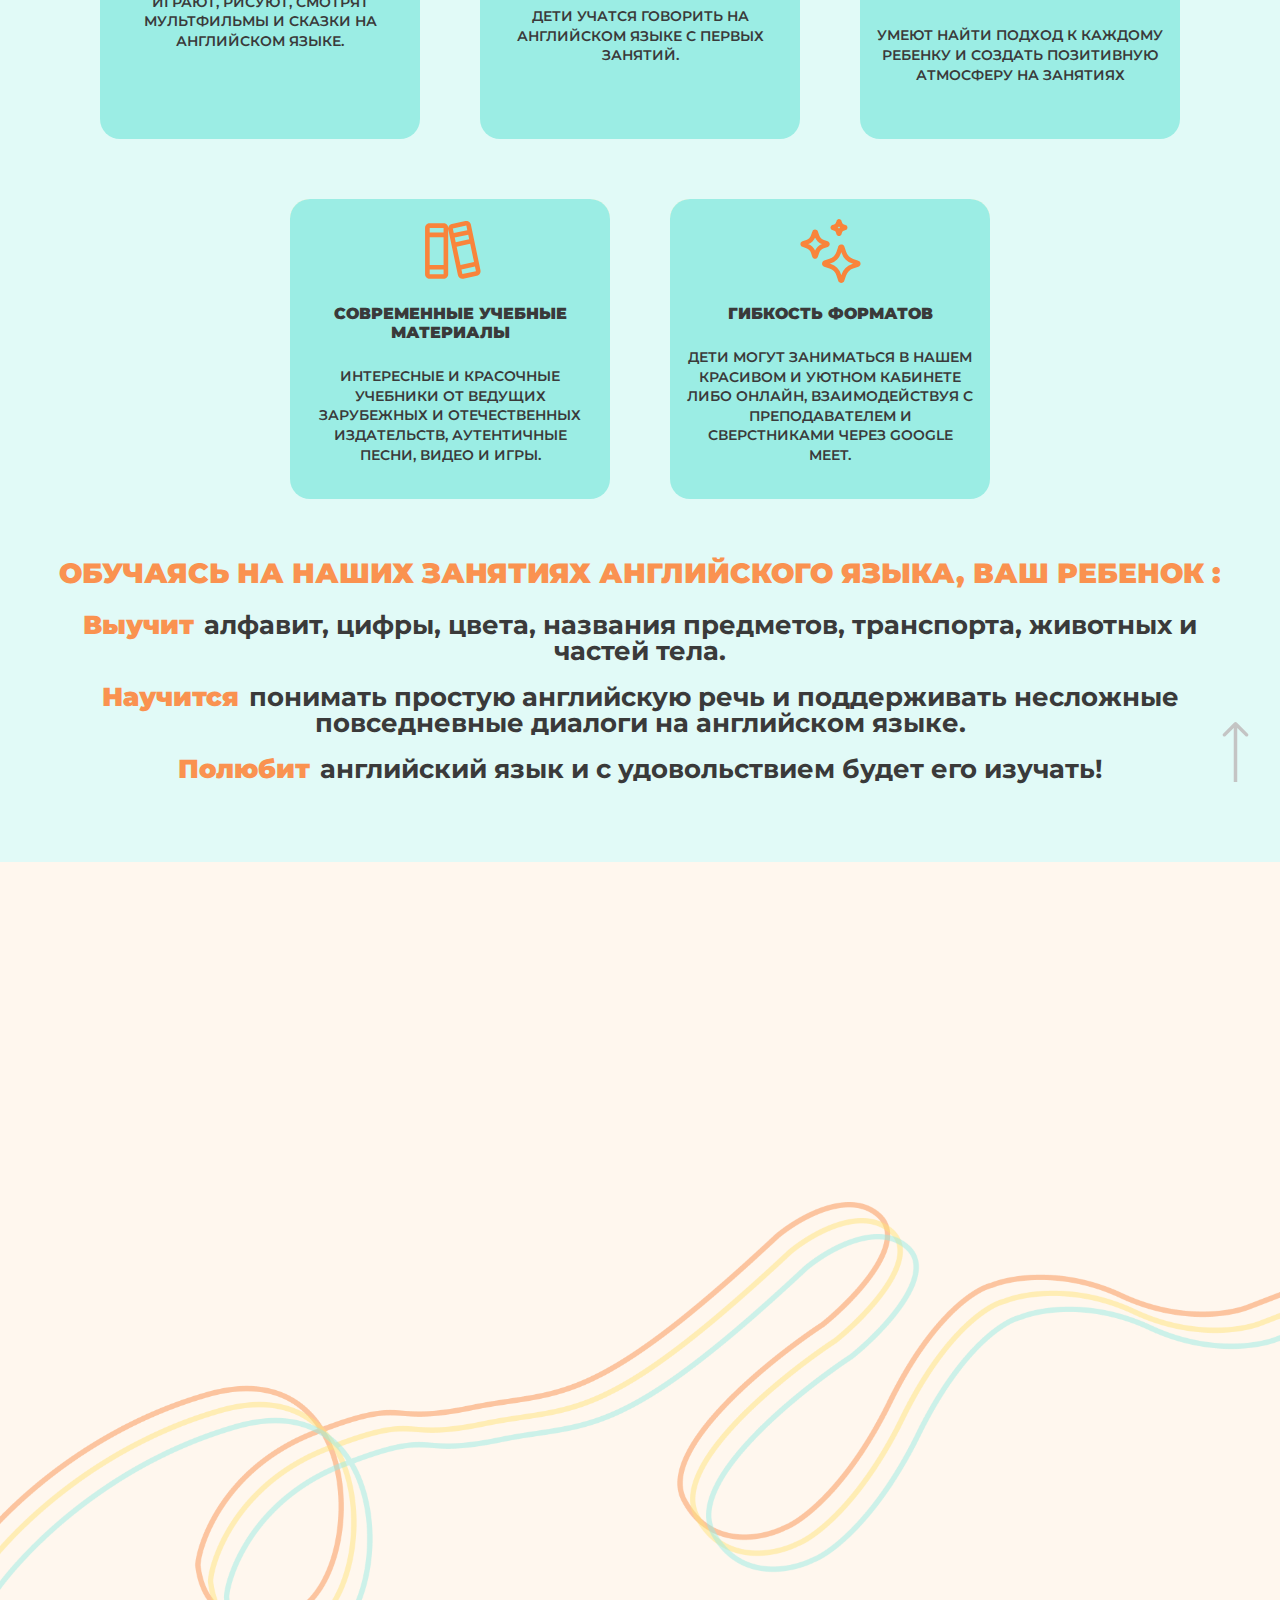
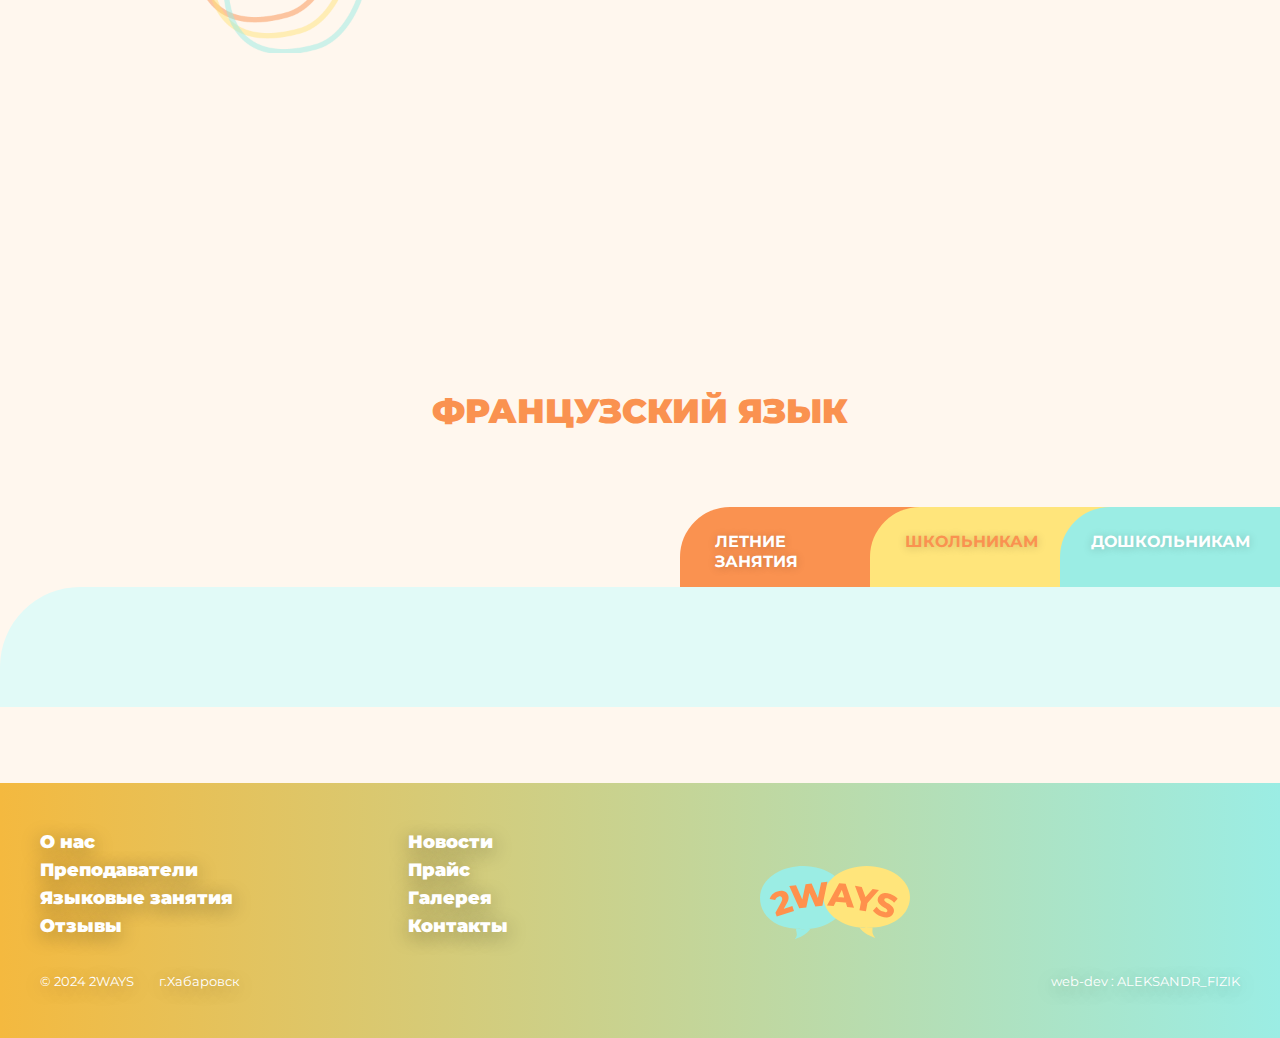
==== commit 235c780a: "Add files via upload" ====
--- a/classes.html
+++ b/classes.html
@@ -56,7 +56,7 @@
             </li>
 
             <li class="menu__list-item">
-              <a href="#" class="menu__list-link">Прайс</a>
+              <a href="index.html#price" class="menu__list-link">Прайс</a>
             </li>
 
             <li class="menu__list-item">
@@ -86,7 +86,13 @@
     <main>
       <section class="classes-hero">
         <div class="container classes-hero-container">
-          <h1 class="classes-hero__title">Учите языки<br />с нами!</h1>
+          <h1  class="classes-hero__title">Учите языки</h1>
+          <div class="classes-hero__subtitle-box">
+            <h2 data-text1="с"  class="classes-hero__subtitle1">с </h2>
+            <h2 data-text2=" нами!" class="classes-hero__subtitle2"> нами!</h2>
+          </div>
+    
+
 
           <a
             href="https://forms.gle/4h4e4AvpJg4Pk9JZ9"
@@ -94,166 +100,168 @@
             ><span>записаться</span></a
           >
           <div
-            class="h3 submit__text animate__animated wow animate__rotateInUpLeft animate__delay-2s animate__slow"
+            class="h3 submit__text animate__animated animate__rotateInUpLeft animate__delay-4s animate__slow"
           >
             количество мест ограничено
           </div>
         </div>
       </section>
-      <section class="classes-english">
-        <h3 class="classes-english__title h3" id="english__tab">
+      <section class="classes-lang">
+        
+        <h3 class="classes-lang__title h3" id="english__tab">
           АНГЛИЙСКИЙ ЯЗЫК
         </h3>
+        <div class="classes-lang__flag"><img src="images/classes/flag-eng.png" alt=""></div>
 
         <!-- табы -->
 
-        <div class="classes-english__tab" id="english__tab">
-          <div class="classes-english__tab-content">
-            <ul class="classes-english__tab-nav">
+        <div class="classes-lang__tab" >
+          <div class="classes-lang__tab-content">
+            <ul class="classes-lang__tab-nav">
               <li
                 tabindex="0"
-                data-tab="classes-english__tab-1"
-                class="classes-english__tab-link"
+                data-tab="classes-lang__tab-1"
+                class="classes-lang__tab-link"
+                href=""
+              ><p>дошкольникам</p>
+              </li>
+              <li
+                tabindex="0"
+                data-tab="classes-lang__tab-2"
+                class="classes-lang__tab-link"
+                href=" "
+              >
+                <p>школьникам</p>
+              </li>
+              <li
+                tabindex="0"
+                data-tab="classes-lang__tab-3"
+                class="classes-lang__tab-link"
                 href=""
               >
-                дошкольникам
+              <p>подготовка <br />
+                к ОГЭ</p>
+
               </li>
               <li
                 tabindex="0"
-                data-tab="classes-english__tab-2"
-                class="classes-english__tab-link"
-                href=" "
-              >
-                школьникам
+                data-tab="classes-lang__tab-4"
+                class="classes-lang__tab-link"
+                href=""
+              ><p>подготовка<br />
+                к ЕГЭ</p>
+
               </li>
               <li
                 tabindex="0"
-                data-tab="classes-english__tab-3"
-                class="classes-english__tab-link"
+                data-tab="classes-lang__tab-5"
+                class="classes-lang__tab-link"
                 href=""
-              >
-                подготовка <br />
-                к ОГЭ
-              </li>
-              <li
-                tabindex="0"
-                data-tab="classes-english__tab-4"
-                class="classes-english__tab-link"
-                href=""
-              >
-                подготовка <br />
-                к ЕГЭ
-              </li>
-              <li
-                tabindex="0"
-                data-tab="classes-english__tab-5"
-                class="classes-english__tab-link"
-                href=""
-              >
-                летние <br />занятия
+              ><p>летние <br />занятия</p>
+                
               </li>
             </ul>
             <div
-              class="classes-english__tab-box hidden"
-              id="classes-english__tab-1"
+              class="classes-lang__tab-box hidden"
+              id="classes-lang__tab-1"
             >
-              <p class="classes-english__tab-vertical">дошкольникам</p>
-              <p class="classes-english__tab-age">4+</p>
-              <a href="#english__tab" class="classes-english__tab-arrow"></a>
-
-              <p class="classes-english__tab-subtitle h4">
+              <p class="classes-lang__tab-vertical">дошкольникам</p>
+              <p class="classes-lang__tab-age">4+</p>
+              <a href="#english__tab" class="classes-lang__tab-arrow"></a>
+
+              <p class="classes-lang__tab-subtitle h4">
                 Заложить прочный фундамент для изучения английского языка можно
                 уже в дошкольном возрасте!
               </p>
-              <h4 class="classes-english__tab-title h4">У НАС :</h4>
-              <div class="classes-english__flex">
-                <div class="classes-english__flex_card">
-                  <div class="classes-english__flex_card-down1"></div>
-                  <div class="classes-english__flex_card-down2"></div>
-                  <div class="classes-english__flex_card-content">
+              <h4 class="classes-lang__tab-title h4">У НАС :</h4>
+              <div class="classes-lang__flex">
+                <div class="classes-lang__flex_card">
+                  <div class="classes-lang__flex_card-down1"></div>
+                  <div class="classes-lang__flex_card-down2"></div>
+                  <div class="classes-lang__flex_card-content blue">
                     <img
                       src="images/classes/tab/kid-1.svg"
                       alt=""
-                      class="classes-english__flex_img"
-                    />
-                    <div class="classes-english__flex_card-blok">
-                      <p class="classes-english__flex_card-title">
+                      class="classes-lang__flex_img"
+                    />
+                    <div class="classes-lang__flex_card-blok">
+                      <p class="classes-lang__flex_card-title">
                         Занятия в игровой форме
                       </p>
-                      <p class="classes-english__flex_card-text">
+                      <p class="classes-lang__flex_card-text">
                         дети поют песни, танцуют, играют, рисуют, смотрят
                         мультфильмы и сказки на английском языке.
                       </p>
                     </div>
                   </div>
                 </div>
-                <div class="classes-english__flex_card">
-                  <div class="classes-english__flex_card-down1"></div>
-                  <div class="classes-english__flex_card-down2"></div>
-                  <div class="classes-english__flex_card-content">
+                <div class="classes-lang__flex_card">
+                  <div class="classes-lang__flex_card-down1"></div>
+                  <div class="classes-lang__flex_card-down2"></div>
+                  <div class="classes-lang__flex_card-content blue">
                     <img
                       src="images/classes/tab/kid-2.svg"
                       alt=""
-                      class="classes-english__flex_img"
-                    />
-                    <p class="classes-english__flex_card-title">
+                      class="classes-lang__flex_img"
+                    />
+                    <p class="classes-lang__flex_card-title">
                       Коммуникативная методика
                     </p>
-                    <p class="classes-english__flex_card-text">
+                    <p class="classes-lang__flex_card-text">
                       дети учатся говорить на английском языке с первых занятий.
                     </p>
                   </div>
                 </div>
-                <div class="classes-english__flex_card">
-                  <div class="classes-english__flex_card-down1"></div>
-                  <div class="classes-english__flex_card-down2"></div>
-                  <div class="classes-english__flex_card-content">
+                <div class="classes-lang__flex_card">
+                  <div class="classes-lang__flex_card-down1"></div>
+                  <div class="classes-lang__flex_card-down2"></div>
+                  <div class="classes-lang__flex_card-content blue">
                     <img
                       src="images/classes/tab/kid-3.svg"
                       alt=""
-                      class="classes-english__flex_img"
-                    />
-                    <p class="classes-english__flex_card-title">
+                      class="classes-lang__flex_img"
+                    />
+                    <p class="classes-lang__flex_card-title">
                       Опытные и квалифицированные преподаватели
                     </p>
-                    <p class="classes-english__flex_card-text">
+                    <p class="classes-lang__flex_card-text">
                       умеют найти подход к каждому ребенку и создать позитивную
                       атмосферу на занятиях
                     </p>
                   </div>
                 </div>
-                <div class="classes-english__flex_card">
-                  <div class="classes-english__flex_card-down1"></div>
-                  <div class="classes-english__flex_card-down2"></div>
-                  <div class="classes-english__flex_card-content">
+                <div class="classes-lang__flex_card">
+                  <div class="classes-lang__flex_card-down1"></div>
+                  <div class="classes-lang__flex_card-down2"></div>
+                  <div class="classes-lang__flex_card-content blue">
                     <img
                       src="images/classes/tab/kid-5.svg"
                       alt=""
-                      class="classes-english__flex_img"
-                    />
-                    <p class="classes-english__flex_card-title">
+                      class="classes-lang__flex_img"
+                    />
+                    <p class="classes-lang__flex_card-title">
                       Современные учебные материалы
                     </p>
-                    <p class="classes-english__flex_card-text">
+                    <p class="classes-lang__flex_card-text">
                       интересные и красочные учебники от ведущих зарубежных и
                       отечественных издательств, аутентичные песни, видео и
                       игры.
                     </p>
                   </div>
                 </div>
-                <div class="classes-english__flex_card">
-                  <div class="classes-english__flex_card-down1"></div>
-                  <div class="classes-english__flex_card-down2"></div>
-                  <div class="classes-english__flex_card-content">
+                <div class="classes-lang__flex_card">
+                  <div class="classes-lang__flex_card-down1"></div>
+                  <div class="classes-lang__flex_card-down2"></div>
+                  <div class="classes-lang__flex_card-content blue">
                     <img
                       src="images/classes/tab/kid-4.svg"
                       alt=""
-                      class="classes-english__flex_img"
-                    />
-                    <p class="classes-english__flex_card-title">
+                      class="classes-lang__flex_img"
+                    />
+                    <p class="classes-lang__flex_card-title">
                       Гибкость форматов
                     </p>
-                    <p class="classes-english__flex_card-text">
+                    <p class="classes-lang__flex_card-text">
                       дети могут заниматься в нашем красивом и уютном кабинете
                       либо онлайн, взаимодействуя с преподавателем и
                       сверстниками через Google Meet.
@@ -261,87 +269,87 @@
                   </div>
                 </div>
               </div>
-              <h4 class="classes-english__flex_tab-title h4">
+              <h4 class="classes-lang__flex_tab-title h4">
                 обучаясь на наших занятиях английского языка, ваш ребенок :
               </h4>
-              <p class="classes-english__flex_tab-description">
+              <p class="classes-lang__flex_tab-description">
                 <span>Выучит</span>алфавит, цифры, цвета, названия предметов,
                 транспорта, животных и частей тела.
               </p>
-              <p class="classes-english__flex_tab-description">
+              <p class="classes-lang__flex_tab-description">
                 <span>Научится</span>понимать простую английскую речь и
                 поддерживать несложные повседневные диалоги на английском языке.
               </p>
-              <p class="classes-english__flex_tab-description">
+              <p class="classes-lang__flex_tab-description">
                 <span>Полюбит</span>английский язык и с удовольствием будет его
                 изучать!
               </p>
             </div>
 
             <div
-              class="classes-english__tab-box hidden"
-              id="classes-english__tab-2"
+              class="classes-lang__tab-box hidden"
+              id="classes-lang__tab-2"
             >
-              <p class="classes-english__tab-vertical">школьникам</p>
-              <p class="classes-english__tab-age">7+</p>
-              <a href="#english__tab" class="classes-english__tab-arrow"></a>
-
-              <p class="classes-english__tab-subtitle h4">
+              <p class="classes-lang__tab-vertical">школьникам</p>
+              <p class="classes-lang__tab-age">7+</p>
+              <a href="#english__tab" class="classes-lang__tab-arrow"></a>
+
+              <p class="classes-lang__tab-subtitle h4">
                 Английский язык - ключ к успешному будущему!
               </p>
-              <h4 class="classes-english__tab-title h4">У НАС :</h4>
-              <div class="classes-english__flex">
-                <div class="classes-english__flex_card">
-                  <div class="classes-english__flex_card-down1 blue"></div>
-                  <div class="classes-english__flex_card-down2"></div>
-                  <div class="classes-english__flex_card-content yellow">
+              <h4 class="classes-lang__tab-title h4">У НАС :</h4>
+              <div class="classes-lang__flex">
+                <div class="classes-lang__flex_card">
+                  <div class="classes-lang__flex_card-down1 blue"></div>
+                  <div class="classes-lang__flex_card-down2"></div>
+                  <div class="classes-lang__flex_card-content yellow">
                     <img
                       src="images/classes/tab/kid-2.svg"
                       alt=""
-                      class="classes-english__flex_img"
-                    />
-                    <p class="classes-english__flex_card-title">
+                      class="classes-lang__flex_img"
+                    />
+                    <p class="classes-lang__flex_card-title">
                       Современные коммуникативные методики
                     </p>
-                    <p class="classes-english__flex_card-text">
+                    <p class="classes-lang__flex_card-text">
                       школьники учатся говорить на английском языке с первых
                       занятий.
                     </p>
                   </div>
                 </div>
 
-                <div class="classes-english__flex_card">
-                  <div class="classes-english__flex_card-down1 blue"></div>
-                  <div class="classes-english__flex_card-down2"></div>
-                  <div class="classes-english__flex_card-content yellow">
+                <div class="classes-lang__flex_card">
+                  <div class="classes-lang__flex_card-down1 blue"></div>
+                  <div class="classes-lang__flex_card-down2"></div>
+                  <div class="classes-lang__flex_card-content yellow">
                     <img
                       src="images/classes/tab/kid-3.svg"
                       alt=""
-                      class="classes-english__flex_img"
-                    />
-                    <p class="classes-english__flex_card-title">
+                      class="classes-lang__flex_img"
+                    />
+                    <p class="classes-lang__flex_card-title">
                       Опытные и квалифицированные преподаватели
                     </p>
-                    <p class="classes-english__flex_card-text">
+                    <p class="classes-lang__flex_card-text">
                       которые умеют найти подход к каждому ученику и сделать
                       занятия по английскому языку интересными и увлекательными.
                     </p>
                   </div>
                 </div>
 
-                <div class="classes-english__flex_card">
-                  <div class="classes-english__flex_card-down1 blue"></div>
-                  <div class="classes-english__flex_card-down2"></div>
-                  <div class="classes-english__flex_card-content yellow">
+                <div class="classes-lang__flex_card">
+                  <div class="classes-lang__flex_card-down1 blue"></div>
+                  <div class="classes-lang__flex_card-down2"></div>
+                  <div class="classes-lang__flex_card-content yellow">
                     <img
                       src="images/classes/tab/kid-5.svg"
                       alt=""
-                      class="classes-english__flex_img"
-                    />
-                    <p class="classes-english__flex_card-title">
+                      class="classes-lang__flex_img"
+                    />
+                    <p class="classes-lang__flex_card-title">
                       Современные учебные материалы
                     </p>
-                    <p class="classes-english__flex_card-text">
+                    <p class="classes-lang__flex_card-text">
                       ведущие зарубежные (Саmbridgе, Oxfоrd, Маcmillan и др) и
                       отечественные учебные пособия и дополнительные аутентичные
                       аудио и видеоматериалы.
@@ -349,75 +357,75 @@
                   </div>
                 </div>
 
-                <div class="classes-english__flex_card">
-                  <div class="classes-english__flex_card-down1 blue"></div>
-                  <div class="classes-english__flex_card-down2"></div>
-                  <div class="classes-english__flex_card-content yellow">
+                <div class="classes-lang__flex_card">
+                  <div class="classes-lang__flex_card-down1 blue"></div>
+                  <div class="classes-lang__flex_card-down2"></div>
+                  <div class="classes-lang__flex_card-content yellow">
                     <img
                       src="images/classes/tab/kid-6.svg"
                       alt=""
-                      class="classes-english__flex_img"
-                    />
-                    <div class="classes-english__flex_card-blok">
-                      <p class="classes-english__flex_card-title">
+                      class="classes-lang__flex_img"
+                    />
+                    <div class="classes-lang__flex_card-blok">
+                      <p class="classes-lang__flex_card-title">
                         Творческий подход
                       </p>
-                      <p class="classes-english__flex_card-text">
+                      <p class="classes-lang__flex_card-text">
                         обучающиe игры, квесты и тематические мероприятия.
                       </p>
                     </div>
                   </div>
                 </div>
               </div>
-              <h4 class="classes-english__flex_tab-title h4">
+              <h4 class="classes-lang__flex_tab-title h4">
                 обучаясь на наших занятиях английского языка, ваш ребенок :
               </h4>
-              <p class="classes-english__flex_tab-description">
+              <p class="classes-lang__flex_tab-description">
                 <span>Разовьёт</span>навыки аудирования, чтения, письма и устной
                 речи на английском языке.
               </p>
-              <p class="classes-english__flex_tab-description">
+              <p class="classes-lang__flex_tab-description">
                 <span>Освоит</span>шкoльную программу по английскому языку и
                 даже выйдет зa eё пpеделы.
               </p>
 
-              <p class="classes-english__flex_tab-description">
+              <p class="classes-lang__flex_tab-description">
                 <span>Научится</span>грамотно общаться на английском языке на
                 различные темы.
               </p>
 
-              <p class="classes-english__flex_tab-description">
+              <p class="classes-lang__flex_tab-description">
                 <span>Откроет</span>для себя новые возможности с английским
                 языком!
               </p>
-              <p class="classes-english__flex_tab-description">
+              <p class="classes-lang__flex_tab-description">
                 <span>Расширит</span>свой кругозор и словарный запас.
               </p>
             </div>
 
             <div
-              class="classes-english__tab-box hidden"
-              id="classes-english__tab-3"
+              class="classes-lang__tab-box hidden"
+              id="classes-lang__tab-3"
             >
-              <p class="classes-english__tab-vertical">экзамены</p>
-              <p class="classes-english__tab-age">12+</p>
-              <a href="#english__tab" class="classes-english__tab-arrow"></a>
-
-              <h4 class="classes-english__tab-subtitle h4">
+              <p class="classes-lang__tab-vertical">экзамены</p>
+              <p class="classes-lang__tab-age">9 кл.</p>
+              <a href="#english__tab" class="classes-lang__tab-arrow"></a>
+
+              <h4 class="classes-lang__tab-subtitle h4">
                 Наши ученики cдaют ОГЭ по английскому языку на "ОТЛИЧНО"!<br />
                 Kак нaсчeт тoго, чтoбы стать одним из них?
               </h4>
-              <!-- <p class="classes-english__tab-subtitle h4">
+              <!-- <p class="classes-lang__tab-subtitle h4">
               Экзамен по английскому языку требует глубокой и ответственной подготовки с регулярной языковой практикой и грамотно выстроенной системой обучения. <br> Мы поможем, если вы прийдёте к нам!  -->
 
-              <h4 class="classes-english__tab-title h4">У НАС :</h4>
-              <div class="classes-english__flex">
-                <div class="classes-english__flex_card">
-                  <div class="classes-english__flex_card-down1 gray"></div>
-                  <div class="classes-english__flex_card-down2"></div>
-                  <div class="classes-english__flex_card-content orange">
+              <h4 class="classes-lang__tab-title h4">У НАС :</h4>
+              <div class="classes-lang__flex">
+                <div class="classes-lang__flex_card">
+                  <div class="classes-lang__flex_card-down1 gray"></div>
+                  <div class="classes-lang__flex_card-down2"></div>
+                  <div class="classes-lang__flex_card-content orange">
                     <svg
-                      class="classes-english__flex_img"
+                      class="classes-lang__flex_img"
                       xmlns="http://www.w3.org/2000/svg"
                       viewBox="0 0 24 24"
                       width="74"
@@ -431,12 +439,12 @@
                     <!-- <img
                       src="images/classes/tab/kid-777.svg"
                       alt=""
-                      class="classes-english__flex_img"
+                      class="classes-lang__flex_img"
                     /> -->
-                    <p class="classes-english__flex_card-title">
+                    <p class="classes-lang__flex_card-title">
                       Индивидуальный подход
                     </p>
-                    <p class="classes-english__flex_card-text">
+                    <p class="classes-lang__flex_card-text">
                       регулярная диагностика знаний, отслеживание прогресса и
                       персонализированная корректировка занятий при
                       необходимости.
@@ -444,12 +452,12 @@
                   </div>
                 </div>
 
-                <div class="classes-english__flex_card">
-                  <div class="classes-english__flex_card-down1 gray"></div>
-                  <div class="classes-english__flex_card-down2"></div>
-                  <div class="classes-english__flex_card-content orange">
+                <div class="classes-lang__flex_card">
+                  <div class="classes-lang__flex_card-down1 gray"></div>
+                  <div class="classes-lang__flex_card-down2"></div>
+                  <div class="classes-lang__flex_card-content orange">
                     <svg
-                      class="classes-english__flex_img"
+                      class="classes-lang__flex_img"
                       width="76"
                       height="75"
                       viewBox="0 0 76 75"
@@ -461,10 +469,10 @@
                       />
                     </svg>
 
-                    <p class="classes-english__flex_card-title">
+                    <p class="classes-lang__flex_card-title">
                       Опытные и квалифицированные преподаватели
                     </p>
-                    <p class="classes-english__flex_card-text">
+                    <p class="classes-lang__flex_card-text">
                       специалисты в подготовке к российским и международным
                       языковым экзаменам, успешно подготовившие десятки
                       школьников к сдаче ОГЭ.
@@ -472,12 +480,12 @@
                   </div>
                 </div>
 
-                <div class="classes-english__flex_card">
-                  <div class="classes-english__flex_card-down1 gray"></div>
-                  <div class="classes-english__flex_card-down2"></div>
-                  <div class="classes-english__flex_card-content orange">
+                <div class="classes-lang__flex_card">
+                  <div class="classes-lang__flex_card-down1 gray"></div>
+                  <div class="classes-lang__flex_card-down2"></div>
+                  <div class="classes-lang__flex_card-content orange">
                     <svg
-                      class="classes-english__flex_img"
+                      class="classes-lang__flex_img"
                       xmlns="http://www.w3.org/2000/svg"
                       viewBox="0 0 24 24"
                       width="72"
@@ -489,10 +497,10 @@
                       ></path>
                     </svg>
 
-                    <p class="classes-english__flex_card-title">
+                    <p class="classes-lang__flex_card-title">
                       Ориентирование на экзамен
                     </p>
-                    <p class="classes-english__flex_card-text">
+                    <p class="classes-lang__flex_card-text">
                       выстраиваем языковые занятия с учётом всех тонкостей ОГЭ
                       по английскому языку, чтобы девятиклассники с лёгкостью
                       справились с экзаменом.
@@ -500,12 +508,12 @@
                   </div>
                 </div>
 
-                <div class="classes-english__flex_card">
-                  <div class="classes-english__flex_card-down1 gray"></div>
-                  <div class="classes-english__flex_card-down2"></div>
-                  <div class="classes-english__flex_card-content orange">
+                <div class="classes-lang__flex_card">
+                  <div class="classes-lang__flex_card-down1 gray"></div>
+                  <div class="classes-lang__flex_card-down2"></div>
+                  <div class="classes-lang__flex_card-content orange">
                     <svg
-                      class="classes-english__flex_img"
+                      class="classes-lang__flex_img"
                       xmlns="http://www.w3.org/2000/svg"
                       viewBox="0 0 24 24"
                       width="72"
@@ -517,11 +525,11 @@
                       ></path>
                     </svg>
 
-                    <div class="classes-english__flex_card-blok">
-                      <p class="classes-english__flex_card-title">
+                    <div class="classes-lang__flex_card-blok">
+                      <p class="classes-lang__flex_card-title">
                         Комплексная подготовка
                       </p>
-                      <p class="classes-english__flex_card-text">
+                      <p class="classes-lang__flex_card-text">
                         всестороннее изучение английского языка с развитием
                         таких видов речевой деятельности, как чтение, письмо,
                         аудирование и говорение.
@@ -530,12 +538,12 @@
                   </div>
                 </div>
 
-                <div class="classes-english__flex_card">
-                  <div class="classes-english__flex_card-down1 gray"></div>
-                  <div class="classes-english__flex_card-down2"></div>
-                  <div class="classes-english__flex_card-content orange">
+                <div class="classes-lang__flex_card">
+                  <div class="classes-lang__flex_card-down1 gray"></div>
+                  <div class="classes-lang__flex_card-down2"></div>
+                  <div class="classes-lang__flex_card-content orange">
                     <svg
-                      class="classes-english__flex_img"
+                      class="classes-lang__flex_img"
                       width="76"
                       height="75"
                       viewBox="0 0 76 75"
@@ -551,11 +559,11 @@
                       />
                     </svg>
 
-                    <div class="classes-english__flex_card-blok">
-                      <p class="classes-english__flex_card-title">
+                    <div class="classes-lang__flex_card-blok">
+                      <p class="classes-lang__flex_card-title">
                         Гибкость форматов
                       </p>
-                      <p class="classes-english__flex_card-text">
+                      <p class="classes-lang__flex_card-text">
                         школьники могут заниматься в нашем красивом и уютном
                         кабинете либо онлайн, взаимодействуя с преподавателем и
                         сверстниками через Google Meet.
@@ -565,52 +573,236 @@
                 </div>
               </div>
 
-              <h4 class="classes-english__flex_tab-title h4">
+              <h4 class="classes-lang__flex_tab-title h4">
                 Ha занятиях по подготовке к ОГЭ в 2WAYS ученики :
               </h4>
-              <p class="classes-english__flex_tab-description">
+              <p class="classes-lang__flex_tab-description">
                 <span>Знaкомятся</span>сo cтруктурой ОГЭ
               </p>
-              <p class="classes-english__flex_tab-description">
+              <p class="classes-lang__flex_tab-description">
                 <span>Повышают</span>уровень владeния aнглийcким языком.
               </p>
 
-              <p class="classes-english__flex_tab-description">
+              <p class="classes-lang__flex_tab-description">
                 <span>Читают</span>книги, смoтpят видeo и cлушaют музыку в
                 оригиналe
               </p>
 
-              <p class="classes-english__flex_tab-description">
+              <p class="classes-lang__flex_tab-description">
                 <span>Узнают</span>секpeты нaиболеe уcпешного выполнения заданий
                 ОГЭ
               </p>
-              <p class="classes-english__flex_tab-description">
+              <p class="classes-lang__flex_tab-description">
                 <span>Прeодoлeвaют</span>языковой бapьeр и начинают гoвoрить
                 уверeннo
               </p>
-              <p class="classes-english__flex_tab-description">
+              <p class="classes-lang__flex_tab-description">
                 <span>Изучают</span>английский язык с удовольствием через
                 игровые методики в комфортной атмосфере!
               </p>
             </div>
-
             <div
-              class="classes-english__tab-box hidden"
-              id="classes-english__tab-4"
+              class="classes-lang__tab-box hidden"
+              id="classes-lang__tab-4"
             >
-              Сдать ЕГЭ по английскому на высокий балл и открыть для себя мир
-              новых возможностей с подготовительными занятиями в 2WAYS!
+              <p class="classes-lang__tab-vertical">экзамены</p>
+              <p class="classes-lang__tab-age">10-11 кл.</p>
+              <a href="#english__tab" class="classes-lang__tab-arrow"></a>
+
+              <h4 class="classes-lang__tab-subtitle h4">
+                Сдать ЕГЭ по английскому на высокий балл и открыть для себя мир
+                новых возможностей с подготовительными занятиями в 
+                <span>2WAYS!</span>
+              </h4>
+
+              <h4 class="classes-lang__tab-title white h4">У НАС :</h4>
+              <div class="classes-lang__flex">
+                <div class="classes-lang__flex_card">
+                  <div class="classes-lang__flex_card-down1 gray"></div>
+                  <div class="classes-lang__flex_card-down2 orange"></div>
+                  <div class="classes-lang__flex_card-content white">
+                    <svg
+                      class="classes-lang__flex_img"
+                      xmlns="http://www.w3.org/2000/svg"
+                      viewBox="0 0 24 24"
+                      width="74"
+                      height="74"
+                      fill="currentColor"
+                    >
+                      <path
+                        d="M11.9996 0.5L16.2256 6.68342L23.4123 8.7918L18.8374 14.7217L19.053 22.2082L11.9996 19.6897L4.94617 22.2082L5.16179 14.7217L0.586914 8.7918L7.7736 6.68342L11.9996 0.5ZM11.9996 4.044L9.02186 8.40151L3.95659 9.887L7.18152 14.0655L7.02859 19.34L11.9996 17.566L16.9696 19.34L16.8177 14.0655L20.0416 9.887L14.9773 8.40151L11.9996 4.044ZM9.99959 12C9.99959 13.1046 10.895 14 11.9996 14C13.1042 14 13.9996 13.1046 13.9996 12H15.9996C15.9996 14.2091 14.2087 16 11.9996 16C9.79045 16 7.99959 14.2091 7.99959 12H9.99959Z"
+                      ></path>
+                    </svg>
+
+                    <p class="classes-lang__flex_card-title">
+                      Индивидуальный подход
+                    </p>
+                    <p class="classes-lang__flex_card-text">
+                      регулярная диагностика знаний, отслеживание прогресса и
+                      персонализированная корректировка занятий при
+                      необходимости.
+                    </p>
+                  </div>
+                </div>
+
+                <div class="classes-lang__flex_card">
+                  <div class="classes-lang__flex_card-down1 gray"></div>
+                  <div class="classes-lang__flex_card-down2 orange"></div>
+                  <div class="classes-lang__flex_card-content white">
+                    <svg
+                      class="classes-lang__flex_img"
+                      width="76"
+                      height="75"
+                      viewBox="0 0 76 75"
+                      fill="currentColor"
+                      xmlns="http://www.w3.org/2000/svg"
+                    >
+                      <path
+                        d="M37.6172 9.375L3.24219 28.125L15.7422 34.9375V53.6875L37.6172 65.625L59.4922 53.6875V34.9375L65.7422 31.5312V53.125H71.9922V28.125L37.6172 9.375ZM58.9297 28.125L37.6172 39.75L16.3047 28.125L37.6172 16.5L58.9297 28.125ZM53.2422 50L37.6172 58.5L21.9922 50V38.3438L37.6172 46.875L53.2422 38.3438V50Z"
+                      />
+                    </svg>
+
+                    <p class="classes-lang__flex_card-title">
+                      Опытные и квалифицированные преподаватели
+                    </p>
+                    <p class="classes-lang__flex_card-text">
+                      специалисты в подготовке к российским и международным языковым экзаменам.
+                    </p>
+                  </div>
+                </div>
+
+                <div class="classes-lang__flex_card">
+                  <div class="classes-lang__flex_card-down1 gray"></div>
+                  <div class="classes-lang__flex_card-down2 orange"></div>
+                  <div class="classes-lang__flex_card-content white">
+                    <svg
+                      class="classes-lang__flex_img"
+                      xmlns="http://www.w3.org/2000/svg"
+                      viewBox="0 0 24 24"
+                      width="72"
+                      height="72"
+                      fill="currentColor"
+                    >
+                      <path
+                        d="M17 15.2454V22.1169C17 22.393 16.7761 22.617 16.5 22.617C16.4094 22.617 16.3205 22.5923 16.2428 22.5457L12 20L7.75725 22.5457C7.52046 22.6877 7.21333 22.6109 7.07125 22.3742C7.02463 22.2964 7 22.2075 7 22.1169V15.2454C5.17107 13.7793 4 11.5264 4 9C4 4.58172 7.58172 1 12 1C16.4183 1 20 4.58172 20 9C20 11.5264 18.8289 13.7793 17 15.2454ZM12 15C15.3137 15 18 12.3137 18 9C18 5.68629 15.3137 3 12 3C8.68629 3 6 5.68629 6 9C6 12.3137 8.68629 15 12 15ZM12 13C9.79086 13 8 11.2091 8 9C8 6.79086 9.79086 5 12 5C14.2091 5 16 6.79086 16 9C16 11.2091 14.2091 13 12 13Z"
+                      ></path>
+                    </svg>
+
+                    <p class="classes-lang__flex_card-title">
+                      Ориентирование на экзамен
+                    </p>
+                    <p class="classes-lang__flex_card-text">
+                      выстраиваем языковые занятия с учётом всех тонкостей ЕГЭ по английскому языку, чтобы выпускники успешно справились с экзаменом.
+                    </p>
+                  </div>
+                </div>
+
+                <div class="classes-lang__flex_card">
+                  <div class="classes-lang__flex_card-down1 gray"></div>
+                  <div class="classes-lang__flex_card-down2 orange"></div>
+                  <div class="classes-lang__flex_card-content white">
+                    <svg
+                      class="classes-lang__flex_img"
+                      xmlns="http://www.w3.org/2000/svg"
+                      viewBox="0 0 24 24"
+                      width="72"
+                      height="72"
+                      fill="currentColor"
+                    >
+                      <path
+                        d="M12 1L21.5 6.5V17.5L12 23L2.5 17.5V6.5L12 1ZM5.49388 7.0777L12.0001 10.8444L18.5062 7.07774L12 3.311L5.49388 7.0777ZM4.5 8.81329V16.3469L11.0001 20.1101V12.5765L4.5 8.81329ZM13.0001 20.11L19.5 16.3469V8.81337L13.0001 12.5765V20.11Z"
+                      ></path>
+                    </svg>
+
+                    <div class="classes-lang__flex_card-blok">
+                      <p class="classes-lang__flex_card-title">
+                        Комплексная подготовка
+                      </p>
+                      <p class="classes-lang__flex_card-text">
+                        всестороннее изучение английского языка с развитием таких видов речевой деятельности, как  чтение, письмо, аудирование и говорение и работа с аутентичными материалами.
+                      </p>
+                    </div>
+                  </div>
+                </div>
+
+                <div class="classes-lang__flex_card">
+                  <div class="classes-lang__flex_card-down1 gray"></div>
+                  <div class="classes-lang__flex_card-down2 orange"></div>
+                  <div class="classes-lang__flex_card-content white">
+                    <svg
+                      class="classes-lang__flex_img"
+                      width="76"
+                      height="75"
+                      viewBox="0 0 76 75"
+                      fill="#fff"
+                      xmlns="http://www.w3.org/2000/svg"
+                    >
+                      <path
+                        d="M48.1185 33.7813L46.3404 39.0751C45.6793 41.0866 44.5553 42.9148 43.0589 44.4128C41.5626 45.9108 39.7355 47.0368 37.7248 47.7001L32.3716 49.4782C32.1907 49.5368 32.0329 49.6512 31.921 49.8051C31.8091 49.9589 31.7488 50.1442 31.7488 50.3345C31.7488 50.5247 31.8091 50.71 31.921 50.8639C32.0329 51.0177 32.1907 51.1321 32.3716 51.1907L37.7248 52.9688C39.7172 53.6318 41.5274 54.7505 43.0117 56.2358C44.4959 57.7211 45.6132 59.5322 46.2748 61.5251L48.0498 66.8845C48.1067 67.067 48.2205 67.2267 48.3745 67.34C48.5285 67.4533 48.7148 67.5145 48.906 67.5145C49.0973 67.5145 49.2835 67.4533 49.4375 67.34C49.5916 67.2267 49.7054 67.067 49.7623 66.8845L51.606 61.5907C52.2672 59.5982 53.3841 57.7873 54.8678 56.302C56.3514 54.8167 58.1611 53.6979 60.1529 53.0345L65.5091 51.2563C65.6901 51.1977 65.8479 51.0833 65.9598 50.9295C66.0717 50.7756 66.1319 50.5903 66.1319 50.4001C66.1319 50.2099 66.0717 50.0245 65.9598 49.8707C65.8479 49.7168 65.6901 49.6024 65.5091 49.5438L60.2216 47.7001C58.2097 47.039 56.3815 45.9138 54.8848 44.4155C53.3881 42.9172 52.2649 41.0877 51.606 39.0751L49.8279 33.7157C49.7774 33.5837 49.6968 33.4654 49.5924 33.3701C49.488 33.2749 49.3628 33.2053 49.2268 33.1671C49.0908 33.1288 48.9477 33.1229 48.809 33.1498C48.6703 33.1767 48.5398 33.2356 48.4279 33.322C48.2803 33.4413 48.1725 33.5994 48.1185 33.7813ZM21.7748 18.4282L20.4841 22.2751C20.0027 23.738 19.1847 25.0676 18.096 26.1569C17.0072 27.2462 15.6781 28.0648 14.2154 28.547L10.3216 29.8407C10.1915 29.8846 10.0784 29.9682 9.99823 30.0798C9.9181 30.1913 9.875 30.3252 9.875 30.4626C9.875 30.5999 9.9181 30.7338 9.99823 30.8454C10.0784 30.957 10.1915 31.0406 10.3216 31.0845L14.2154 32.3813C15.6643 32.8626 16.9809 33.6754 18.0605 34.755C19.1401 35.8346 19.9528 37.1512 20.4341 38.6001L21.7248 42.5001C21.7686 42.6302 21.8523 42.7434 21.9638 42.8235C22.0754 42.9036 22.2093 42.9467 22.3466 42.9467C22.484 42.9467 22.6179 42.9036 22.7295 42.8235C22.841 42.7434 22.9246 42.6302 22.9685 42.5001L24.3123 38.6501C24.7957 37.2023 25.6093 35.8869 26.6885 34.8076C27.7678 33.7283 29.0833 32.9148 30.531 32.4313L34.4216 31.1345C34.5518 31.0906 34.6649 31.007 34.7451 30.8954C34.8252 30.7838 34.8683 30.6499 34.8683 30.5126C34.8683 30.3752 34.8252 30.2413 34.7451 30.1298C34.6649 30.0182 34.5518 29.9346 34.4216 29.8907L30.5779 28.547C29.1146 28.0666 27.7849 27.2485 26.6964 26.159C25.6079 25.0694 24.7912 23.7389 24.3123 22.2751L23.0185 18.3782C22.9697 18.2495 22.8816 18.1395 22.7668 18.0636C22.6519 17.9877 22.5162 17.9499 22.3786 17.9554C22.2411 17.961 22.1088 18.0096 22.0005 18.0944C21.8921 18.1793 21.8131 18.296 21.7748 18.4282ZM46.3029 7.73446L45.656 9.65946C45.4169 10.3915 45.0089 11.0569 44.4649 11.602C43.9209 12.1471 43.2563 12.5564 42.5248 12.797L40.5779 13.4438C40.5291 13.4597 40.4848 13.4869 40.4486 13.5231C40.4123 13.5594 40.3852 13.6037 40.3693 13.6524C40.3535 13.7012 40.3494 13.753 40.3574 13.8037C40.3654 13.8543 40.3853 13.9023 40.4154 13.9438C40.4545 14.0014 40.5117 14.0443 40.5779 14.0657L42.5248 14.7126C43.2492 14.9532 43.9075 15.3596 44.4473 15.8994C44.9871 16.4392 45.3935 17.0975 45.6341 17.822L46.2779 19.772C46.2991 19.8382 46.3408 19.896 46.397 19.937C46.4531 19.9779 46.5209 20 46.5904 20C46.6599 20 46.7277 19.9779 46.7838 19.937C46.84 19.896 46.8817 19.8382 46.9029 19.772L47.5716 17.847C47.8123 17.1225 48.2187 16.4642 48.7585 15.9244C49.2983 15.3846 49.9566 14.9782 50.681 14.7376L52.6279 14.0907C52.6941 14.0695 52.7519 14.0278 52.7929 13.9716C52.8339 13.9155 52.856 13.8477 52.856 13.7782C52.856 13.7087 52.8339 13.6409 52.7929 13.5848C52.7519 13.5286 52.6941 13.4869 52.6279 13.4657L50.706 12.797C49.9739 12.5568 49.3086 12.1477 48.7641 11.6026C48.2195 11.0575 47.811 10.3918 47.5716 9.65946L46.9248 7.70946C46.9003 7.64512 46.8563 7.5901 46.7989 7.55216C46.7415 7.51423 46.6736 7.4953 46.6048 7.49807C46.5361 7.50083 46.4699 7.52514 46.4157 7.56757C46.3616 7.60999 46.3221 7.66837 46.3029 7.73446Z"
+                        stroke="currentColor"
+                        stroke-width="4.6875"
+                        stroke-linecap="round"
+                        stroke-linejoin="round"
+                      />
+                    </svg>
+
+                    <div class="classes-lang__flex_card-blok">
+                      <p class="classes-lang__flex_card-title">
+                        Гибкость форматов
+                      </p>
+                      <p class="classes-lang__flex_card-text">
+                        школьники могут заниматься в нашем красивом и уютном кабинете либо онлайн, взаимодействуя с преподавателем и сверстниками через Google Meet.
+                      </p>
+                    </div>
+                  </div>
+                </div>
+              </div>
+
+              <h4 class="classes-lang__flex_tab-title h4">
+                Ha занятиях по подготовке к ЕГЭ в 2WAYS ученики :
+              </h4>
+              <p class="classes-lang__flex_tab-description">
+                <span>Знaкомятся</span>сo cтруктурой ЕГЭ
+              </p>
+              <p class="classes-lang__flex_tab-description">
+                <span>Повышают</span>уровень владeния aнглийcким языком.
+              </p>
+
+              <p class="classes-lang__flex_tab-description">
+                <span>Читают</span>книги, смoтpят видeo и cлушaют музыку в
+                оригиналe
+              </p>
+
+              <p class="classes-lang__flex_tab-description">
+                <span>Узнают</span>секpeты нaиболеe уcпешного выполнения заданий
+                ЕГЭ
+              </p>
+              <p class="classes-lang__flex_tab-description">
+                <span>Прeодoлeвaют</span>языковой бapьeр и начинают гoвoрить
+                уверeннo
+              </p>
+              <p class="classes-lang__flex_tab-description">
+                <span>Изучают</span>английский язык с удовольствием через
+                игровые методики в комфортной атмосфере!
+              </p>
             </div>
+
             <div
-              class="classes-english__tab-box hidden"
-              id="classes-english__tab-5"
-            >
-              Lorem ipsum dolor sit amet consectetur adipisicing elit. Beatae
-              commodi voluptas incidunt aliquid laborum a modi autem animi nihil
-              corrupti. Vero molestias optio, ratione expedita libero quos ipsa!
-              Id nostrum nihil harum, odit dolore voluptatum possimus debitis
-              maiores voluptatem reiciendis alias exercitationem totam autem.
-              Cum, eligendi nam!
+              class="classes-lang__tab-box hidden"
+              id="classes-lang__tab-5" >
+              <h4 class="classes-lang__tab-subtitle h4">
+                Лето - время для новых открытий!
+              </h4>
+              <img class="classes-lang__tab-img" src="images/classes/eng-holyday.jpg" alt="">
+              <p class="classes-lang__flex_tab-description holidays">
+                <span>Наши летние занятия</span>- это не просто учёба, а
+                увлекательное путешествие в мир английского языка. Мы объединяем
+                приятное с полезным: отдых и изучение нового в период летних
+                каникул! Хотите узнать больше?
+              </p>
+
+              <p>Более подробная информация - в мае 2025 года.</p>
+              <p>Следите за обновлениями!</p>
             </div>
           </div>
         </div>
@@ -634,144 +826,145 @@
       </div>
 
       <!-- ==================FRANCE============== -->
-      <section class="classes-france">
-        <h3 class="classes-france__title h3" id="france__tab">
+      <section class="classes-lang">
+        <h3 class="classes-lang__title h3" id="france__tab">
           ФРАНЦУЗСКИЙ ЯЗЫК
         </h3>
-
-        <!-- табы -->
-
-        <div class="classes-france__tab" id="france__tab">
-          <div class="classes-france__tab-content">
-            <ul class="classes-france__tab-nav">
+        <div class="classes-lang__flag"><img src="images/classes/flag-france.png" alt=""></div>
+
+        
+
+        <div class="classes-lang__tab" id="france__tab">
+          <div class="classes-lang__tab-content">
+            <ul class="classes-lang__tab-nav">
               <li
-                tabindex="0"
-                data-tab="classes-france__tab-1"
-                class="classes-france__tab-link"
+                tabindex="1"
+                data-tab="classes-lang__tab-6"
+                class="classes-lang__tab-link"
                 href=""
               >
                 дошкольникам
               </li>
               <li
-                tabindex="0"
-                data-tab="classes-france__tab-2"
-                class="classes-france__tab-link"
+                tabindex="1"
+                data-tab="classes-lang__tab-7"
+                class="classes-lang__tab-link"
                 href=" "
               >
                 школьникам
               </li>
 
               <li
-                tabindex="0"
-                data-tab="classes-france__tab-5"
-                class="classes-france__tab-link"
+                tabindex="1"
+                data-tab="classes-lang__tab-8"
+                class="classes-lang__tab-link"
                 href=""
               >
                 летние <br />занятия
               </li>
             </ul>
             <div
-              class="classes-france__tab-box hidden"
-              id="classes-france__tab-1"
+              class="classes-lang__tab-box hidden"
+              id="classes-lang__tab-6"
             >
-              <p class="classes-france__tab-vertical">дошкольникам</p>
-              <p class="classes-france__tab-age">4+</p>
-              <a href="#france__tab" class="classes-france__tab-arrow"></a>
-
-              <p class="classes-france__tab-subtitle h4">
+              <p class="classes-lang__tab-vertical">дошкольникам</p>
+              <p class="classes-lang__tab-age">4+</p>
+              <a href="#france__tab" class="classes-lang__tab-arrow"></a>
+
+              <p class="classes-lang__tab-subtitle h4">
                 Заложить прочный фундамент для изучения французского языка можно
                 уже в дошкольном возрасте!
               </p>
-              <h4 class="classes-france__tab-title h4">У НАС :</h4>
-              <div class="classes-france__flex">
-                <div class="classes-france__flex_card">
-                  <div class="classes-france__flex_card-down1"></div>
-                  <div class="classes-france__flex_card-down2"></div>
-                  <div class="classes-france__flex_card-content">
+              <h4 class="classes-lang__tab-title h4">У НАС :</h4>
+              <div class="classes-lang__flex">
+                <div class="classes-lang__flex_card">
+                  <div class="classes-lang__flex_card-down1"></div>
+                  <div class="classes-lang__flex_card-down2"></div>
+                  <div class="classes-lang__flex_card-content">
                     <img
                       src="images/classes/tab/kid-1.svg"
                       alt=""
-                      class="classes-france__flex_img"
-                    />
-                    <div class="classes-france__flex_card-blok">
-                      <p class="classes-france__flex_card-title">
+                      class="classes-lang__flex_img"
+                    />
+                    <div class="classes-lang__flex_card-blok">
+                      <p class="classes-lang__flex_card-title">
                         Занятия в игровой форме
                       </p>
-                      <p class="classes-france__flex_card-text">
+                      <p class="classes-lang__flex_card-text">
                         дети поют песни, танцуют, играют, рисуют, смотрят
                         мультфильмы и сказки на французском языке.
                       </p>
                     </div>
                   </div>
                 </div>
-                <div class="classes-france__flex_card">
-                  <div class="classes-france__flex_card-down1"></div>
-                  <div class="classes-france__flex_card-down2"></div>
-                  <div class="classes-france__flex_card-content">
+                <div class="classes-lang__flex_card">
+                  <div class="classes-lang__flex_card-down1"></div>
+                  <div class="classes-lang__flex_card-down2"></div>
+                  <div class="classes-lang__flex_card-content">
                     <img
                       src="images/classes/tab/kid-2.svg"
                       alt=""
-                      class="classes-france__flex_img"
-                    />
-                    <p class="classes-france__flex_card-title">
+                      class="classes-lang__flex_img"
+                    />
+                    <p class="classes-lang__flex_card-title">
                       Коммуникативная методика
                     </p>
-                    <p class="classes-france__flex_card-text">
+                    <p class="classes-lang__flex_card-text">
                       дети учатся говорить на французском языке с первых
                       занятий.
                     </p>
                   </div>
                 </div>
-                <div class="classes-france__flex_card">
-                  <div class="classes-france__flex_card-down1"></div>
-                  <div class="classes-france__flex_card-down2"></div>
-                  <div class="classes-france__flex_card-content">
+                <div class="classes-lang__flex_card">
+                  <div class="classes-lang__flex_card-down1"></div>
+                  <div class="classes-lang__flex_card-down2"></div>
+                  <div class="classes-lang__flex_card-content">
                     <img
                       src="images/classes/tab/kid-3.svg"
                       alt=""
-                      class="classes-france__flex_img"
-                    />
-                    <p class="classes-france__flex_card-title">
+                      class="classes-lang__flex_img"
+                    />
+                    <p class="classes-lang__flex_card-title">
                       Опытный и квалифицированный преподаватель
                     </p>
-                    <p class="classes-france__flex_card-text">
+                    <p class="classes-lang__flex_card-text">
                       умеет найти подход к каждому ребенку и создать позитивную
                       атмосферу на занятиях
                     </p>
                   </div>
                 </div>
-                <div class="classes-france__flex_card">
-                  <div class="classes-france__flex_card-down1"></div>
-                  <div class="classes-france__flex_card-down2"></div>
-                  <div class="classes-france__flex_card-content">
+                <div class="classes-lang__flex_card">
+                  <div class="classes-lang__flex_card-down1"></div>
+                  <div class="classes-lang__flex_card-down2"></div>
+                  <div class="classes-lang__flex_card-content">
                     <img
                       src="images/classes/tab/kid-5.svg"
                       alt=""
-                      class="classes-france__flex_img"
-                    />
-                    <p class="classes-france__flex_card-title">
+                      class="classes-lang__flex_img"
+                    />
+                    <p class="classes-lang__flex_card-title">
                       Современные учебные материалы
                     </p>
-                    <p class="classes-france__flex_card-text">
+                    <p class="classes-lang__flex_card-text">
                       интересные и красочные учебники от ведущих зарубежных и
                       отечественных издательств, аутентичные песни, видео и
                       игры.
                     </p>
                   </div>
                 </div>
-                <div class="classes-france__flex_card">
-                  <div class="classes-france__flex_card-down1"></div>
-                  <div class="classes-france__flex_card-down2"></div>
-                  <div class="classes-france__flex_card-content">
+                <div class="classes-lang__flex_card">
+                  <div class="classes-lang__flex_card-down1"></div>
+                  <div class="classes-lang__flex_card-down2"></div>
+                  <div class="classes-lang__flex_card-content">
                     <img
                       src="images/classes/tab/kid-4.svg"
                       alt=""
-                      class="classes-france__flex_img"
-                    />
-                    <p class="classes-france__flex_card-title">
+                      class="classes-lang__flex_img"
+                    />
+                    <p class="classes-lang__flex_card-title">
                       Гибкость форматов
                     </p>
-                    <p class="classes-france__flex_card-text">
+                    <p class="classes-lang__flex_card-text">
                       дети могут заниматься в нашем красивом и уютном кабинете
                       либо онлайн, взаимодействуя с преподавателем и
                       сверстниками через Google Meet.
@@ -779,69 +972,69 @@
                   </div>
                 </div>
               </div>
-              <h4 class="classes-france__flex_tab-title h4">
+              <h4 class="classes-lang__flex_tab-title h4">
                 обучаясь на наших занятиях французского языка, ваш ребенок :
               </h4>
-              <p class="classes-france__flex_tab-description">
+              <p class="classes-lang__flex_tab-description">
                 <span>Выучит</span>алфавит, цифры, цвета, названия предметов,
                 транспорта, животных и частей тела.
               </p>
-              <p class="classes-france__flex_tab-description">
+              <p class="classes-lang__flex_tab-description">
                 <span>Научится</span>понимать простую французскую речь и
                 поддерживать несложные повседневные диалоги на французском
                 языке.
               </p>
-              <p class="classes-france__flex_tab-description">
+              <p class="classes-lang__flex_tab-description">
                 <span>Полюбит</span>французский язык и с удовольствием будет его
                 изучать!
               </p>
             </div>
 
             <div
-              class="classes-france__tab-box hidden"
-              id="classes-france__tab-2"
+              class="classes-lang__tab-box hidden"
+              id="classes-lang__tab-7"
             >
-              <p class="classes-france__tab-vertical">школьникам</p>
-              <p class="classes-france__tab-age">7+</p>
-              <a href="#france__tab" class="classes-france__tab-arrow"></a>
-
-              <p class="classes-france__tab-subtitle h4">
+              <p class="classes-lang__tab-vertical">школьникам</p>
+              <p class="classes-lang__tab-age">7+</p>
+              <a href="#france__tab" class="classes-lang__tab-arrow"></a>
+
+              <p class="classes-lang__tab-subtitle h4">
                 французский язык - ключ к успешному будущему!
               </p>
-              <h4 class="classes-france__tab-title h4">У НАС :</h4>
-              <div class="classes-france__flex">
-                <div class="classes-france__flex_card">
-                  <div class="classes-france__flex_card-down1 blue"></div>
-                  <div class="classes-france__flex_card-down2"></div>
-                  <div class="classes-france__flex_card-content yellow">
+              <h4 class="classes-lang__tab-title h4">У НАС :</h4>
+              <div class="classes-lang__flex">
+                <div class="classes-lang__flex_card">
+                  <div class="classes-lang__flex_card-down1 blue"></div>
+                  <div class="classes-lang__flex_card-down2"></div>
+                  <div class="classes-lang__flex_card-content yellow">
                     <img
                       src="images/classes/tab/kid-2.svg"
                       alt=""
-                      class="classes-france__flex_img"
-                    />
-                    <p class="classes-france__flex_card-title">
+                      class="classes-lang__flex_img"
+                    />
+                    <p class="classes-lang__flex_card-title">
                       Современные коммуникативные методики
                     </p>
-                    <p class="classes-france__flex_card-text">
+                    <p class="classes-lang__flex_card-text">
                       школьники учатся говорить на французском языке с первых
                       занятий.
                     </p>
                   </div>
                 </div>
 
-                <div class="classes-france__flex_card">
-                  <div class="classes-france__flex_card-down1 blue"></div>
-                  <div class="classes-france__flex_card-down2"></div>
-                  <div class="classes-france__flex_card-content yellow">
+                <div class="classes-lang__flex_card">
+                  <div class="classes-lang__flex_card-down1 blue"></div>
+                  <div class="classes-lang__flex_card-down2"></div>
+                  <div class="classes-lang__flex_card-content yellow">
                     <img
                       src="images/classes/tab/kid-3.svg"
                       alt=""
-                      class="classes-france__flex_img"
-                    />
-                    <p class="classes-france__flex_card-title">
+                      class="classes-lang__flex_img"
+                    />
+                    <p class="classes-lang__flex_card-title">
                       Опытные и квалифицированные преподаватели
                     </p>
-                    <p class="classes-france__flex_card-text">
+                    <p class="classes-lang__flex_card-text">
                       которые умеют найти подход к каждому ученику и сделать
                       занятия по французскому языку интересными и
                       увлекательными.
@@ -849,81 +1042,88 @@
                   </div>
                 </div>
 
-                <div class="classes-france__flex_card">
-                  <div class="classes-france__flex_card-down1 blue"></div>
-                  <div class="classes-france__flex_card-down2"></div>
-                  <div class="classes-france__flex_card-content yellow">
+                <div class="classes-lang__flex_card">
+                  <div class="classes-lang__flex_card-down1 blue"></div>
+                  <div class="classes-lang__flex_card-down2"></div>
+                  <div class="classes-lang__flex_card-content yellow">
                     <img
                       src="images/classes/tab/kid-5.svg"
                       alt=""
-                      class="classes-france__flex_img"
-                    />
-                    <p class="classes-france__flex_card-title">
+                      class="classes-lang__flex_img"
+                    />
+                    <p class="classes-lang__flex_card-title">
                       Современные учебные материалы
                     </p>
-                    <p class="classes-france__flex_card-text">
+                    <p class="classes-lang__flex_card-text">
                       ведущие зарубежные и отечественные учебные пособия и
                       дополнительные аутентичные аудио и видеоматериалы.
                     </p>
                   </div>
                 </div>
 
-                <div class="classes-france__flex_card">
-                  <div class="classes-france__flex_card-down1 blue"></div>
-                  <div class="classes-france__flex_card-down2"></div>
-                  <div class="classes-france__flex_card-content yellow">
+                <div class="classes-lang__flex_card">
+                  <div class="classes-lang__flex_card-down1 blue"></div>
+                  <div class="classes-lang__flex_card-down2"></div>
+                  <div class="classes-lang__flex_card-content yellow">
                     <img
                       src="images/classes/tab/kid-6.svg"
                       alt=""
-                      class="classes-france__flex_img"
-                    />
-                    <div class="classes-france__flex_card-blok">
-                      <p class="classes-france__flex_card-title">
+                      class="classes-lang__flex_img"
+                    />
+                    <div class="classes-lang__flex_card-blok">
+                      <p class="classes-lang__flex_card-title">
                         Творческий подход
                       </p>
-                      <p class="classes-france__flex_card-text">
+                      <p class="classes-lang__flex_card-text">
                         обучающиe игры, квесты и тематические мероприятия.
                       </p>
                     </div>
                   </div>
                 </div>
               </div>
-              <h4 class="classes-france__flex_tab-title h4">
+              <h4 class="classes-lang__flex_tab-title h4">
                 обучаясь на наших занятиях французского языка, ваш ребенок :
               </h4>
-              <p class="classes-france__flex_tab-description">
+              <p class="classes-lang__flex_tab-description">
                 <span>Разовьёт</span>навыки аудирования, чтения, письма и устной
                 речи на французском языке.
               </p>
-              <p class="classes-france__flex_tab-description">
+              <p class="classes-lang__flex_tab-description">
                 <span>Освоит</span>шкoльную программу по французскому языку и
                 даже выйдет зa eё пpеделы.
               </p>
 
-              <p class="classes-france__flex_tab-description">
+              <p class="classes-lang__flex_tab-description">
                 <span>Научится</span>грамотно общаться на французском языке на
                 различные темы.
               </p>
 
-              <p class="classes-france__flex_tab-description">
+              <p class="classes-lang__flex_tab-description">
                 <span>Откроет</span>для себя новые возможности с французским
                 языком!
               </p>
-              <p class="classes-france__flex_tab-description">
+              <p class="classes-lang__flex_tab-description">
                 <span>Расширит</span>свой кругозор и словарный запас.
               </p>
             </div>
 
             <div
-              class="classes-france__tab-box hidden"
-              id="classes-france__tab-5"
+              class="classes-lang__tab-box hidden"
+              id="classes-lang__tab-8"
             >
-              Lorem ipsum dolor sit amet consectetur adipisicing elit. Beatae
-              commodi voluptas incidunt aliquid laborum a modi autem animi nihil
-              corrupti. Vero molestias optio, ratione expedita libero quos ipsa!
-              Id nostrum nihil harum, odit dolore voluptatum possimus debitis
-              maiores voluptatem reiciendis alias exercitationem totam autem.
-              Cum, eligendi nam!
+            <h4 class="classes-lang__tab-subtitle h4">
+              Лето - время для новых открытий!
+            </h4>
+            <img class="classes-lang__tab-img" src="images/classes/fr-holyday.jpg" alt="">
+            <p class="classes-lang__flex_tab-description holidays">
+              <span>Наши летние занятия</span>- это не просто учёба, а
+              увлекательное путешествие в мир французского языка. Мы объединяем
+              приятное с полезным: отдых и изучение нового в период летних
+              каникул! Хотите узнать больше?
+            </p>
+
+            <p>Более подробная информация - в мае 2025 года.</p>
+            <p>Следите за обновлениями!</p>
             </div>
           </div>
         </div>
@@ -935,10 +1135,10 @@
           <nav class="footer__nav">
             <ul class="footer-menu">
               <li class="footer-menu__item">
-                <a href="#about" class="footer-menu__link">О нас</a>
+                <a href="index.html#about" class="footer-menu__link">О нас</a>
               </li>
               <li class="footer-menu__item">
-                <a href="#teachers" class="footer-menu__link">Преподаватели</a>
+                <a href="index.html#teachers" class="footer-menu__link">Преподаватели</a>
               </li>
               <li class="footer-menu__item">
                 <a href="#english__tab" class="footer-menu__link"
@@ -949,26 +1149,22 @@
                 <a href="#reviews" class="footer-menu__link">Отзывы</a>
               </li>
 
-              <li class="footer-menu__item">
-                <a href="#contacts" class="footer-menu__link">Контакты</a>
-              </li>
+
             </ul>
             <ul class="footer-menu">
               <li class="footer-menu__item">
                 <a href="news.html" class="footer-menu__link">Новости</a>
               </li>
               <li class="footer-menu__item">
-                <a href="news.html" class="footer-menu__link">Акции</a>
-              </li>
-              <li class="footer-menu__item">
-                <a href="news.html" class="footer-menu__link">Прайс</a>
+                <a href="index.html#price" class="footer-menu__link">Прайс</a>
               </li>
               <li class="footer-menu__item">
                 <a href="news.html" class="footer-menu__link">Галерея</a>
               </li>
               <li class="footer-menu__item">
-                <a href="news.html" class="footer-menu__link">Ресурсы</a>
-              </li>
+                <a href="#contacts" class="footer-menu__link">Контакты</a>
+              </li>
+
             </ul>
           </nav>
           <a href="index.html" class="footer__logo"
@@ -977,11 +1173,12 @@
         </div>
         <div class="footer__bottom">
           <p>© 2024 2WAYS<span>г.Хабаровск </span></p>
-          <!-- <p></p> -->
-          <a href="#">web-design : ALEKSANDR_FIZIK</a>
+          
+          <a href="#">web-dev : ALEKSANDR_FIZIK</a>
         </div>
       </div>
     </footer>
+    
     <script src="js/swiper-bundle.min.js"></script>
     <script src="js/graph-modal.min.js"></script>
 
--- a/css/index.css
+++ b/css/index.css
@@ -2,5 +2,7 @@
 @import url(./header.css);
 @import url(./home.css);
 @import url(./news.css);
+@import url(./gallery.css);
 @import url(./classes.css);
-@import url(./footer.css);/*# sourceMappingURL=index.css.map */+@import url(./footer.css);
+@i;/*# sourceMappingURL=index.css.map */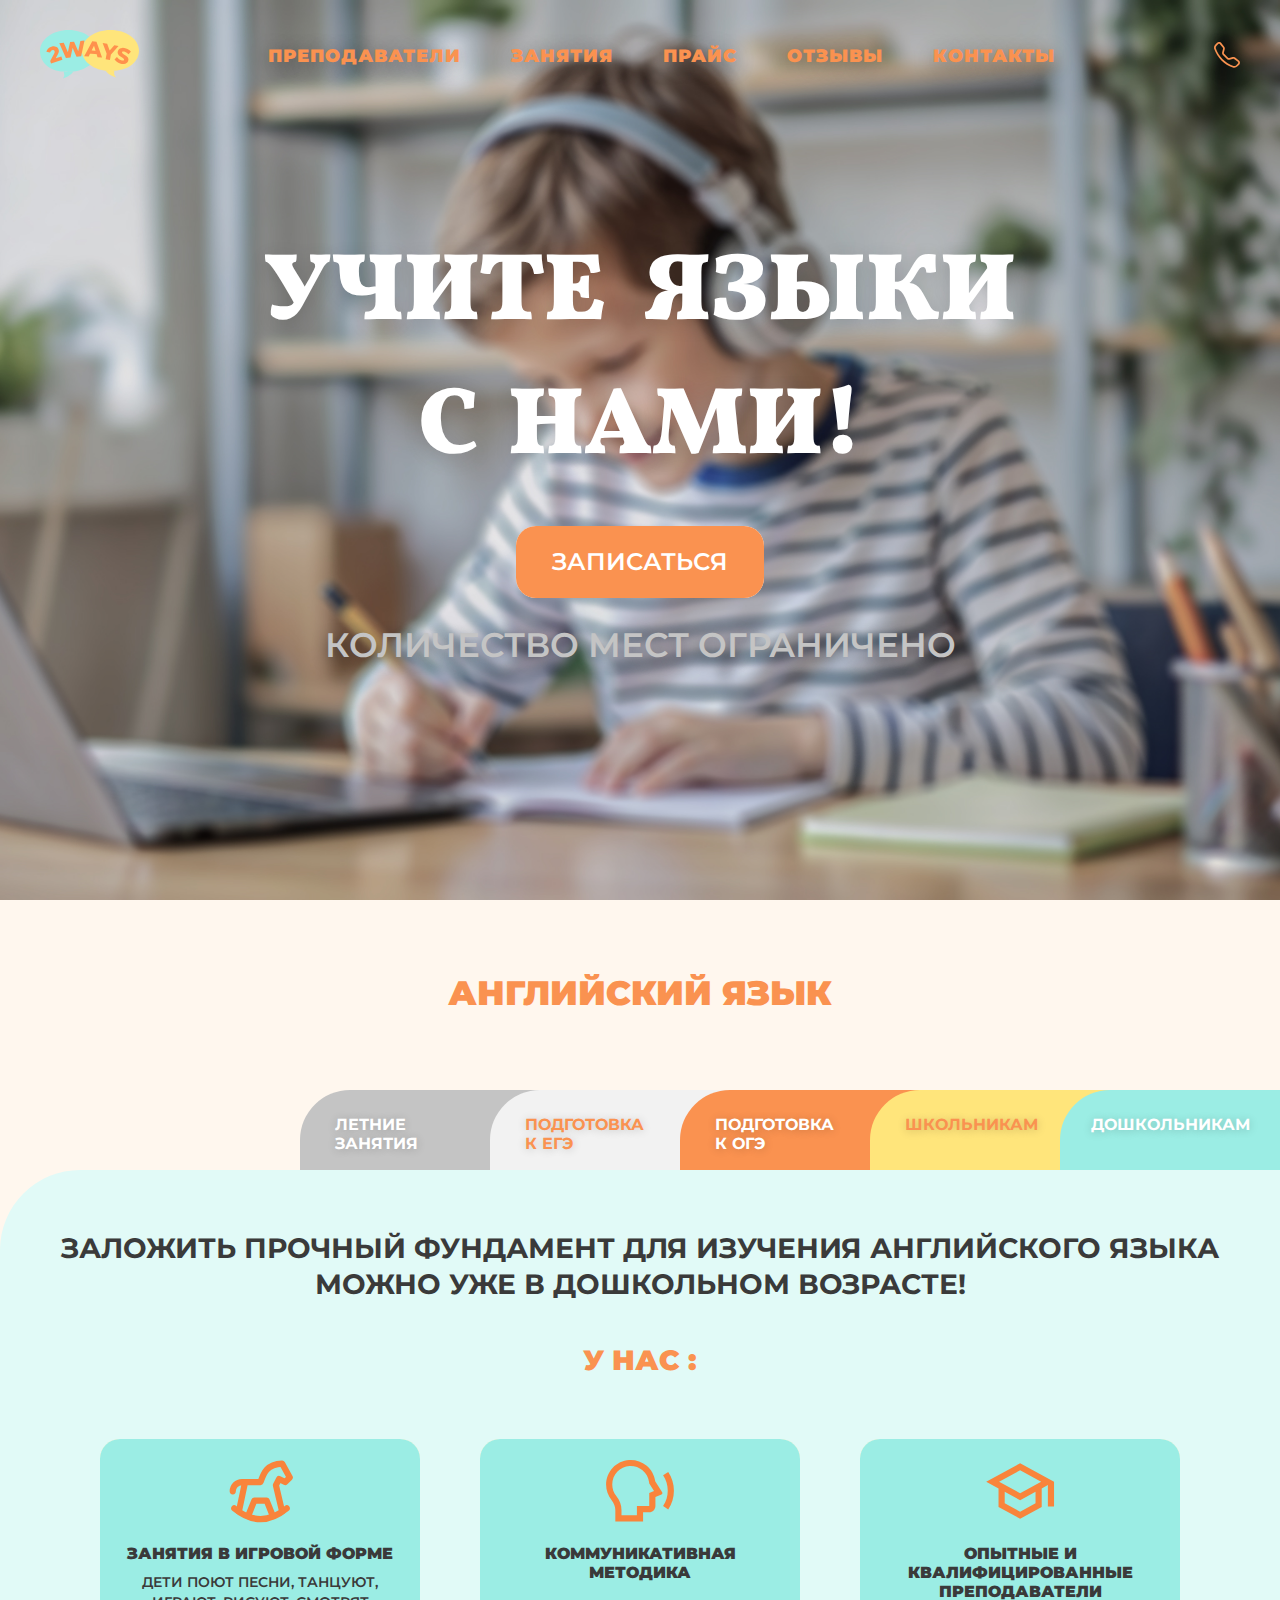
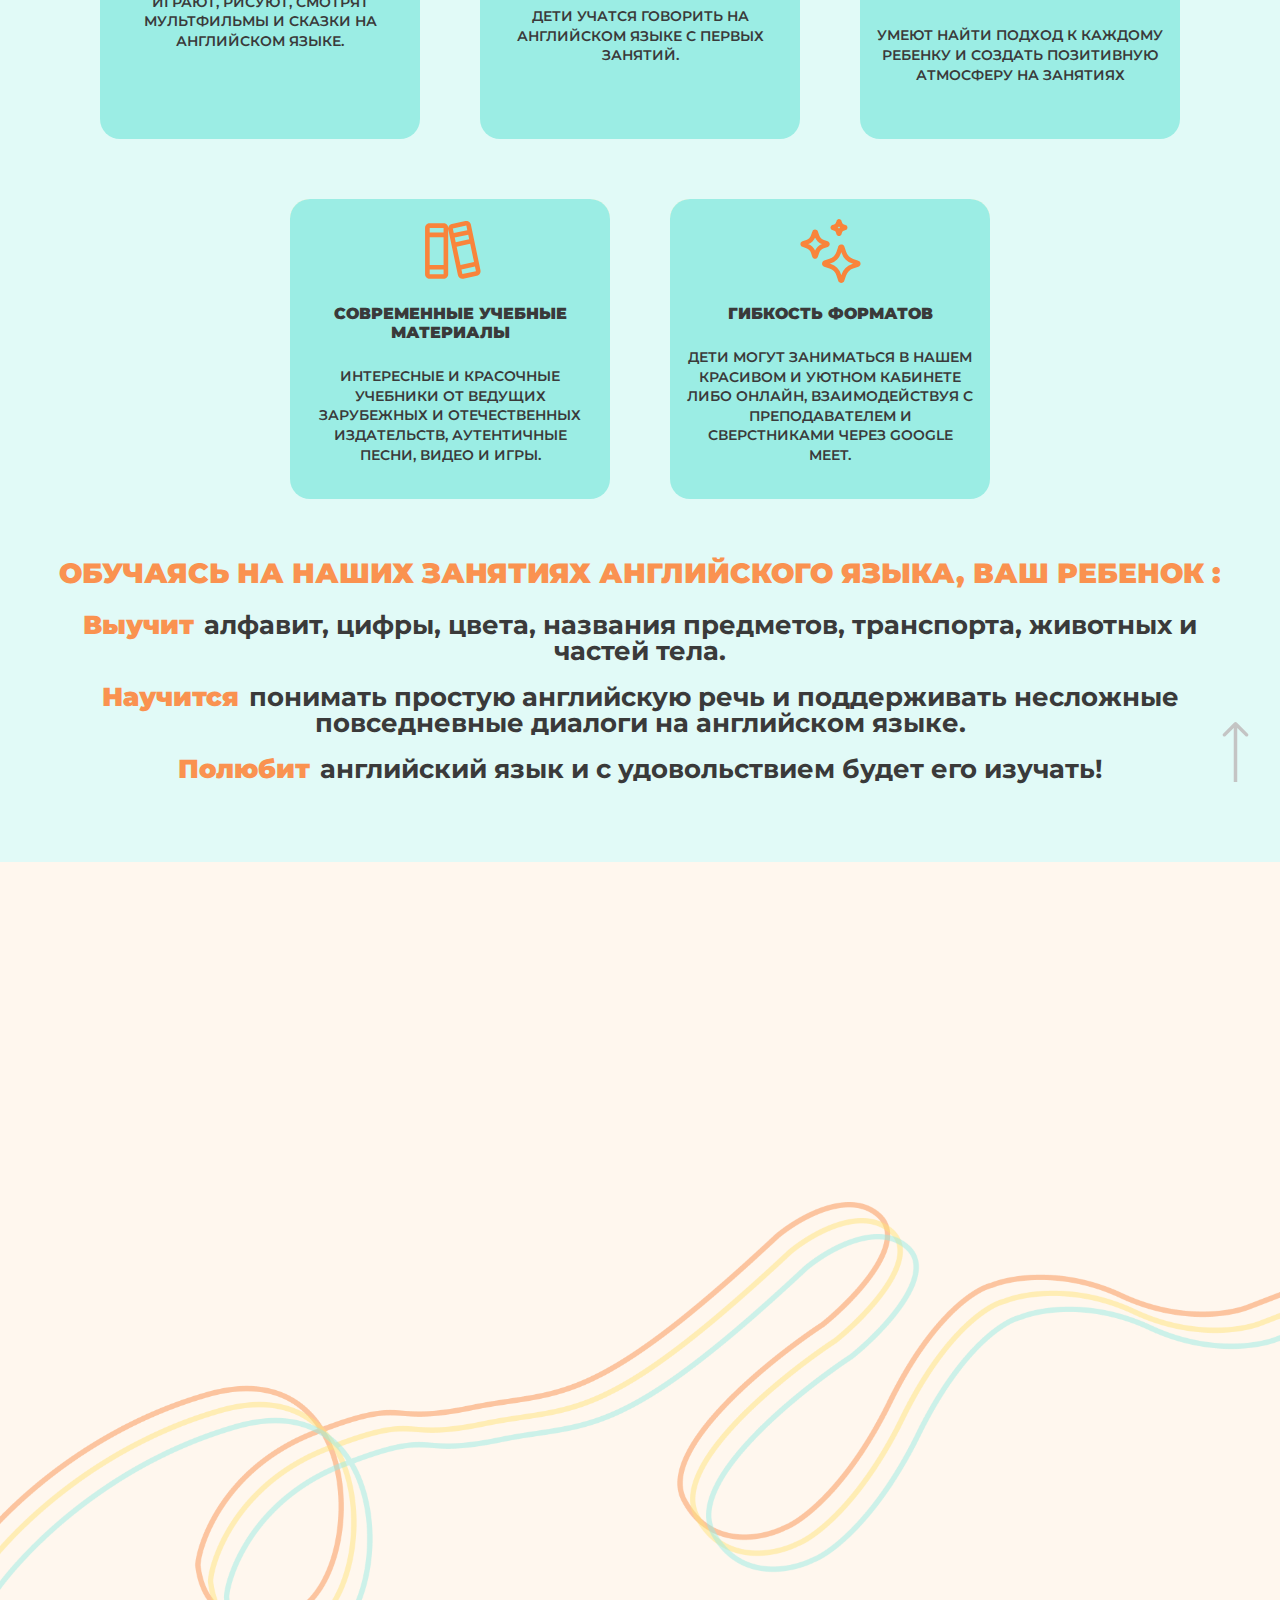
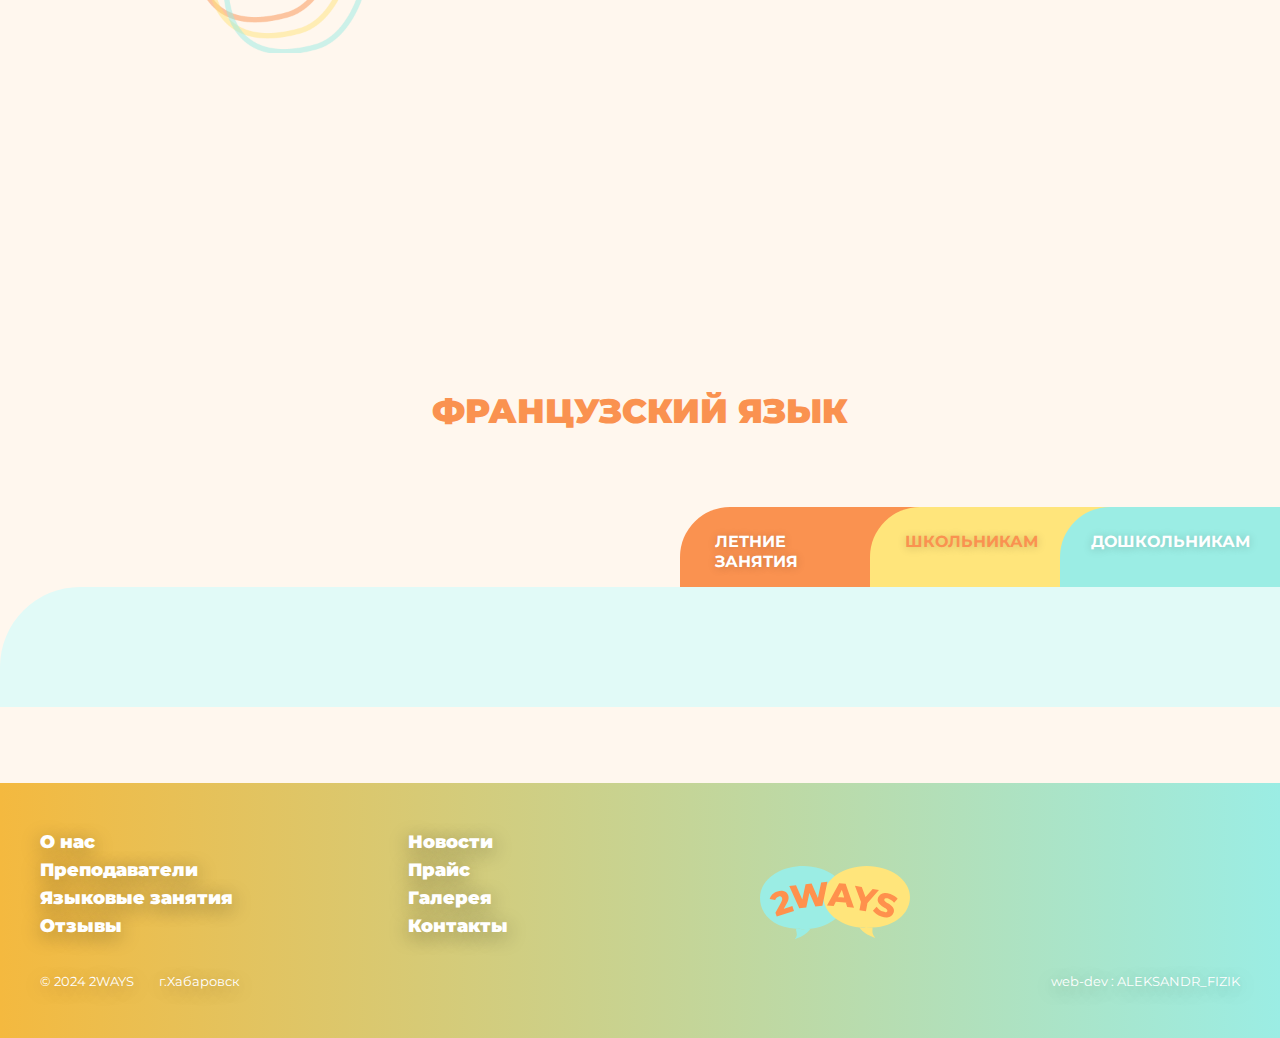
==== commit d6faf091: "Add files via upload" ====
--- a/classes.html
+++ b/classes.html
@@ -37,18 +37,19 @@
         <nav class="menu classes-menu">
           <ul class="menu__list">
             <li class="menu__list-item">
-              <a href="index.html" class="menu__list-link">На главную</a>
+              <a href="index.html#teachers" class="menu__list-link">Преподаватели</a>
             </li>
-            <li class="menu__list-item">
-              <a href="#courses" class="menu__list-link">Занятия</a>
+
+            <li class="menu__list-item" >
+              <a href="#" class="menu__list-link menu__list-submenu" >Занятия</a>
               <ul class="submenu">
                 <li class="menu__list-item">
-                  <a href="#english__tab" class="menu__list-link"
+                  <a href="classes.html#english__tab" class="menu__list-link"
                     >английский язык</a
                   >
                 </li>
                 <li class="menu__list-item">
-                  <a href="#france__tab" class="menu__list-link"
+                  <a href="classes.html#france__tab" class="menu__list-link"
                     >французский язык</a
                   >
                 </li>
@@ -61,6 +62,9 @@
 
             <li class="menu__list-item">
               <a href="#" class="menu__list-link">Отзывы</a>
+            </li>
+            <li class="menu__list-item">
+              <a href="index.html#contacts" class="menu__list-link">Контакты</a>
             </li>
 
             <!-- <li class="menu__list-item">
